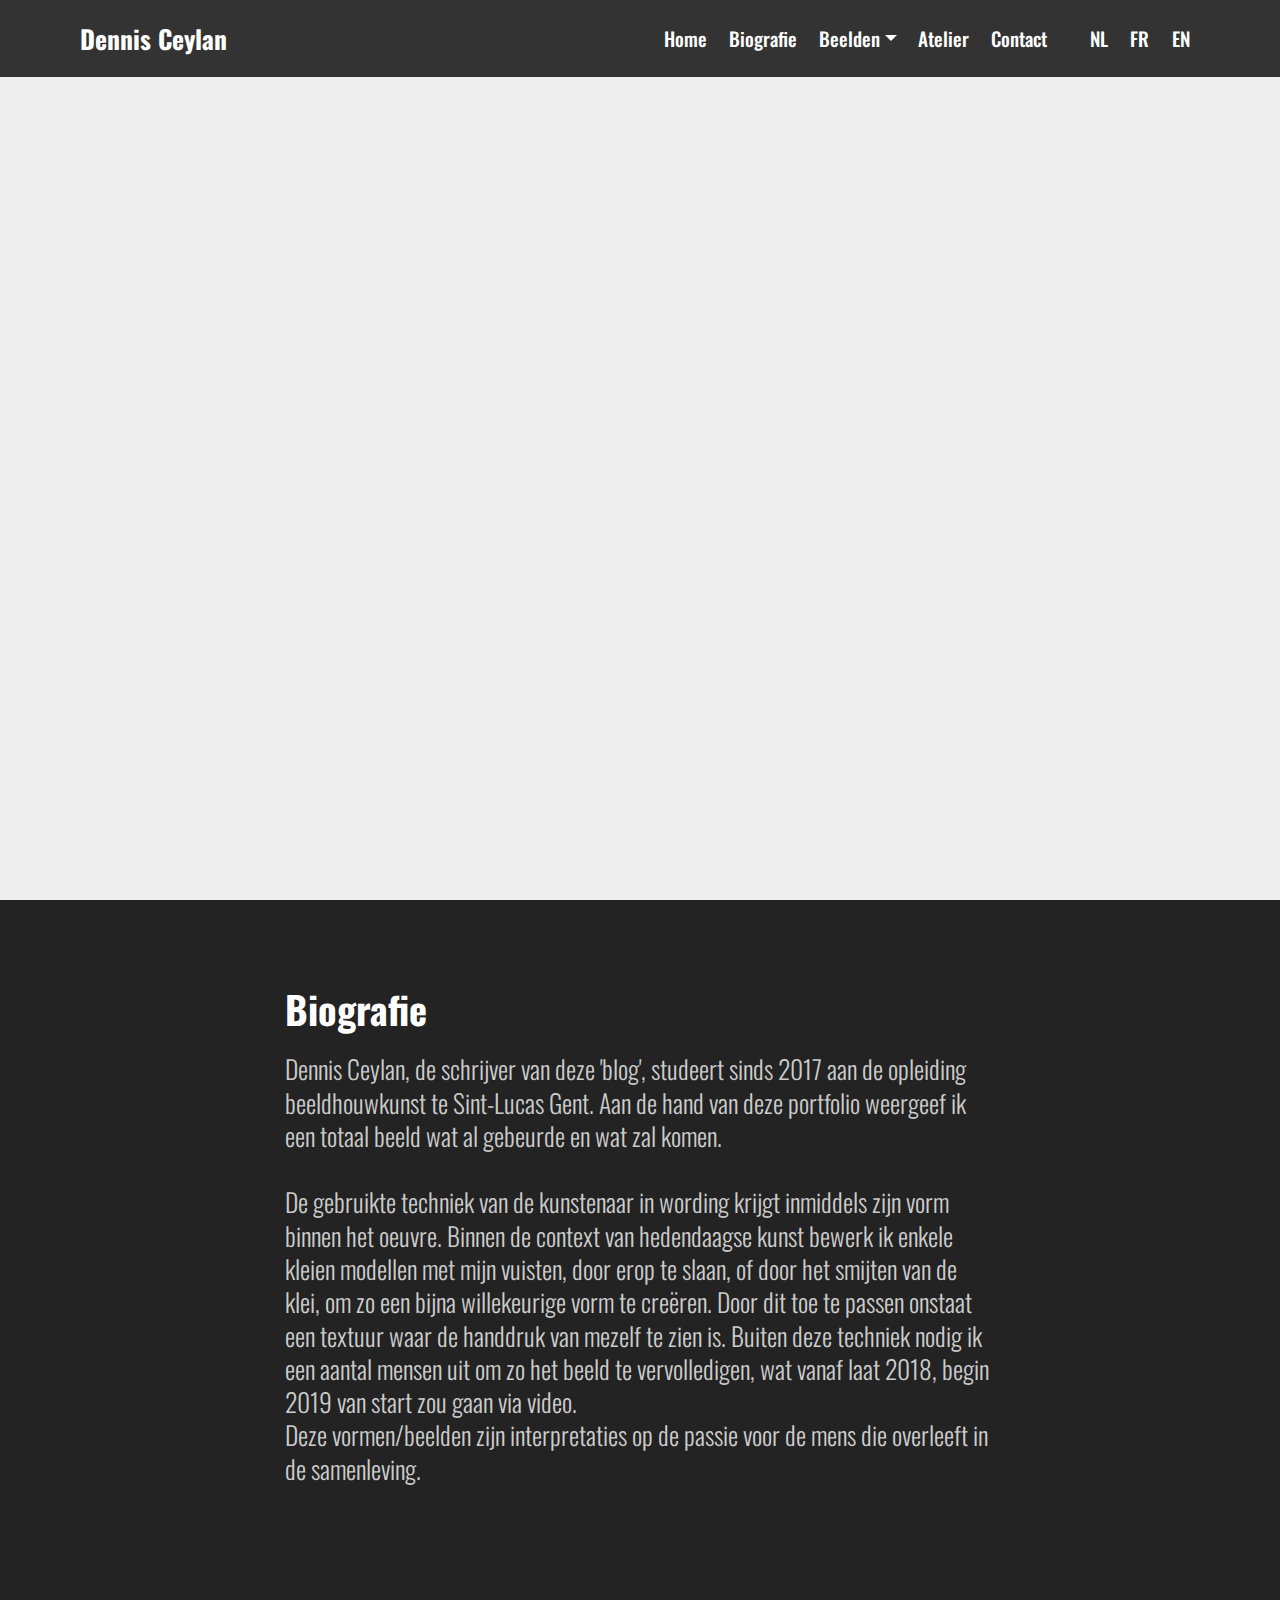
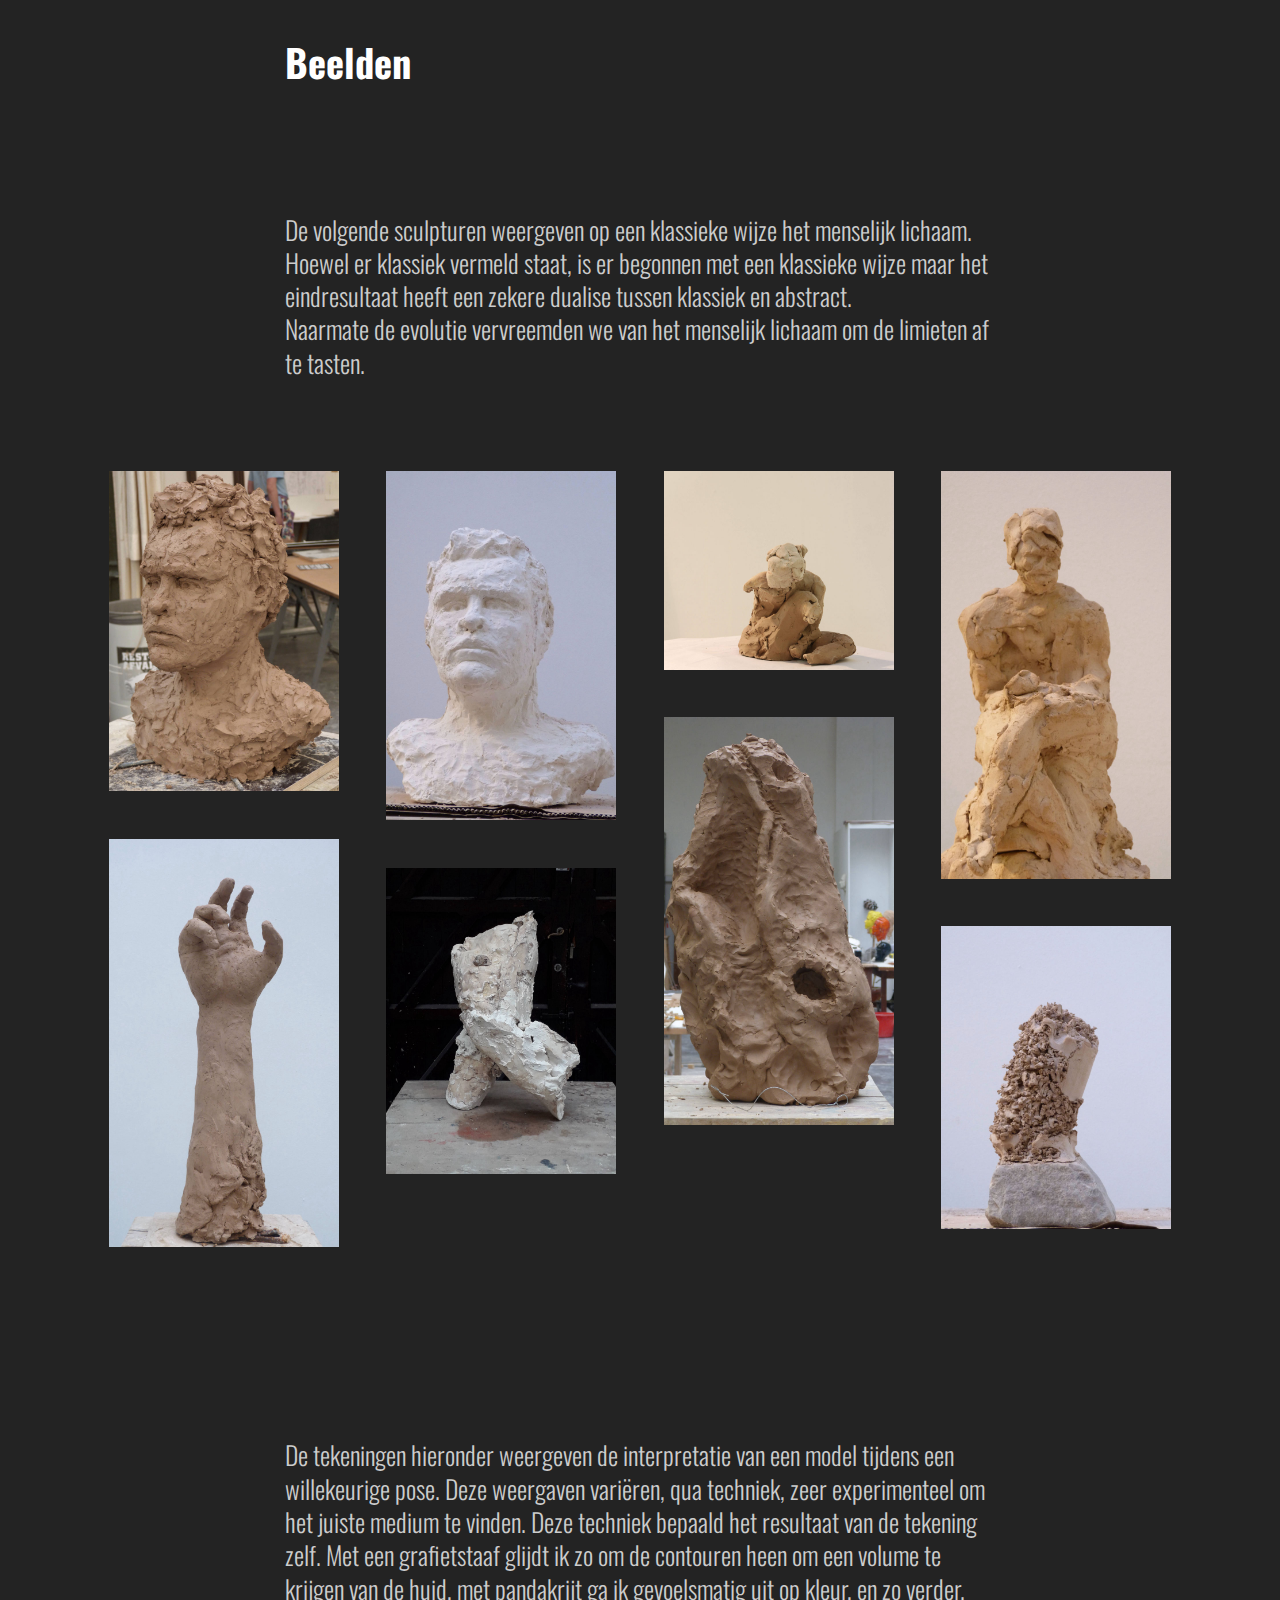
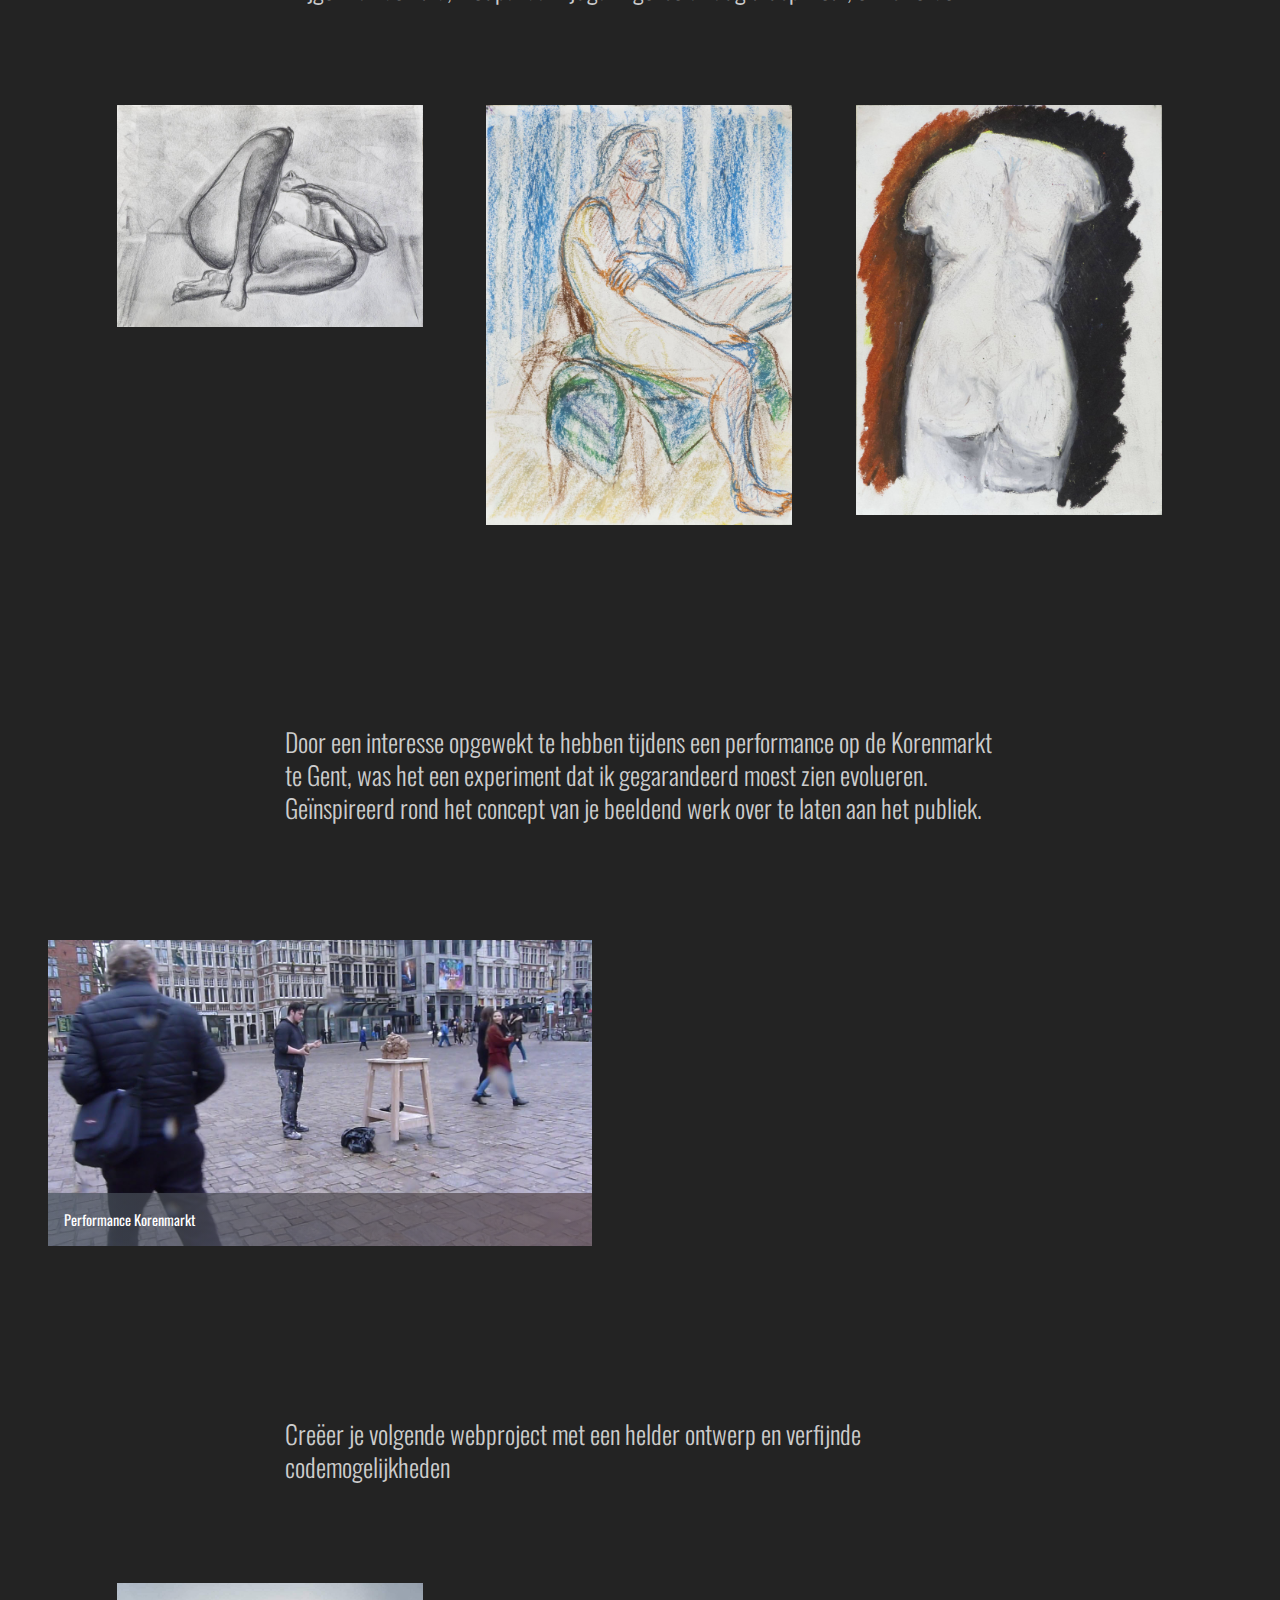
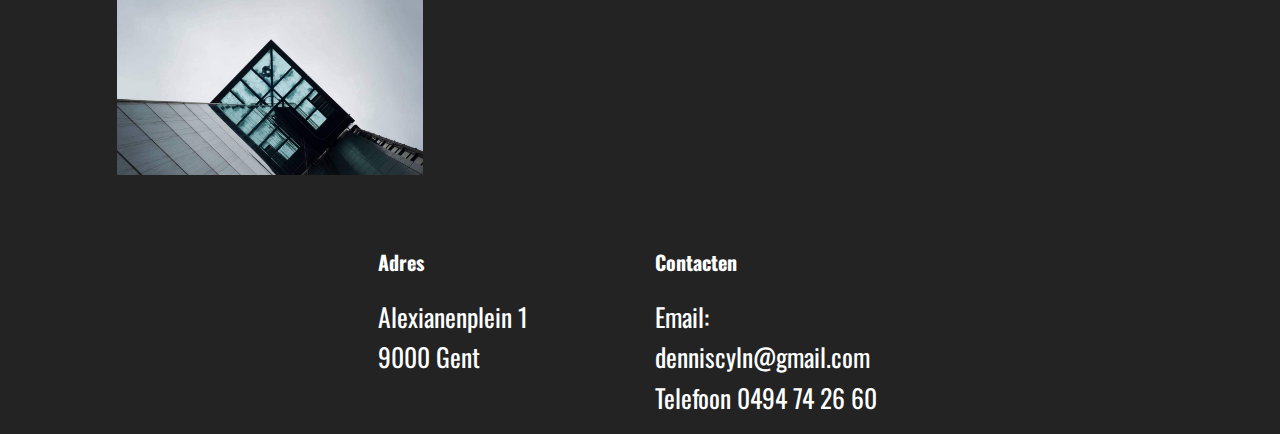
==== index.html @ 49f409d5 "create github pages" ====
<!DOCTYPE html>
<html >
<head>
  <!-- Site made with Mobirise Website Builder v4.8.6, https://mobirise.com -->
  <meta charset="UTF-8">
  <meta http-equiv="X-UA-Compatible" content="IE=edge">
  <meta name="generator" content="Mobirise v4.8.6, mobirise.com">
  <meta name="viewport" content="width=device-width, initial-scale=1, minimum-scale=1">
  <link rel="shortcut icon" href="assets/images/logo20.png" type="image/x-icon">
  <meta name="description" content="">
  <title>Home</title>
  <link rel="stylesheet" href="assets/web/assets/mobirise-icons/mobirise-icons.css">
  <link rel="stylesheet" href="assets/tether/tether.min.css">
  <link rel="stylesheet" href="assets/bootstrap/css/bootstrap.min.css">
  <link rel="stylesheet" href="assets/bootstrap/css/bootstrap-grid.min.css">
  <link rel="stylesheet" href="assets/bootstrap/css/bootstrap-reboot.min.css">
  <link rel="stylesheet" href="assets/dropdown/css/style.css">
  <link rel="stylesheet" href="assets/socicon/css/styles.css">
  <link rel="stylesheet" href="assets/theme/css/style.css">
  <link rel="stylesheet" href="assets/gallery/style.css">
  <link rel="stylesheet" href="assets/mobirise/css/mbr-additional.css" type="text/css">
  
  
  
</head>
<body>
  <section class="menu cid-r9k5nCHWIP" once="menu" id="menu1-0">

    

    <nav class="navbar navbar-expand beta-menu navbar-dropdown align-items-center navbar-fixed-top navbar-toggleable-sm">
        <button class="navbar-toggler navbar-toggler-right" type="button" data-toggle="collapse" data-target="#navbarSupportedContent" aria-controls="navbarSupportedContent" aria-expanded="false" aria-label="Toggle navigation">
            <div class="hamburger">
                <span></span>
                <span></span>
                <span></span>
                <span></span>
            </div>
        </button>
        <div class="menu-logo">
            <div class="navbar-brand">
                
                <span class="navbar-caption-wrap"><a class="navbar-caption text-white display-7" href="index.html">
                        Dennis Ceylan</a></span>
            </div>
        </div>
        <div class="collapse navbar-collapse" id="navbarSupportedContent">
            <ul class="navbar-nav nav-dropdown nav-right" data-app-modern-menu="true"><li class="nav-item">
                    <a class="nav-link link text-white display-4" href="index.html">Home<span class="mbri-home mbr-iconfont mbr-iconfont-btn" style="font-size: 1px;"></span>
                        </a>
                </li><li class="nav-item"><a class="nav-link link text-white display-4" href="biografie.html#content4-7z">Biografie<span class="mbri-home mbr-iconfont mbr-iconfont-btn" style="font-size: 1px;"></span>
                        </a></li><li class="nav-item dropdown"><a class="nav-link link text-white dropdown-toggle display-4" href="beelden.html#content4-8d" data-toggle="dropdown-submenu" aria-expanded="false">Beelden<span class="mbri-home mbr-iconfont mbr-iconfont-btn" style="font-size: 1px;"></span>
                        </a><div class="dropdown-menu"><a class="text-white dropdown-item display-4" href="beelden.html">Sculpturen</a><a class="text-white dropdown-item display-4" href="beelden.html">Tekeningen</a><a class="text-white dropdown-item display-4" href="beelden.html">Video's</a></div></li><li class="nav-item"><a class="nav-link link text-white display-4" href="atelier.html#content4-8x">Atelier<span class="mbri-home mbr-iconfont mbr-iconfont-btn" style="font-size: 1px;"></span>
                        </a></li><li class="nav-item"><a class="nav-link link text-white display-4" href="contact.html#footer1-9c">Contact<span class="mbri-home mbr-iconfont mbr-iconfont-btn" style="font-size: 1px;"></span>
                        </a></li><li class="nav-item"><a class="nav-link link text-white display-4" href="https://mobirise.co">
                        </a></li>
                <li class="nav-item">
                    <a class="nav-link link text-white display-4" href="https://mobirise.co">
                        
                        NL</a>
                </li><li class="nav-item"><a class="nav-link link text-white display-4" href="https://mobirise.co"><span class="mbri-search mbr-iconfont mbr-iconfont-btn" style="font-size: 1px;"></span>
                        
                        FR</a></li><li class="nav-item"><a class="nav-link link text-white display-4" href="https://mobirise.co"><span class="mbri-search mbr-iconfont mbr-iconfont-btn" style="font-size: 1px;"></span>
                        
                        EN</a></li></ul>
            
        </div>
    </nav>
</section>

<section class="engine"><a href="https://mobirise.info/r">free bootstrap template</a></section><section class="header9 cid-r9kjDXo1Ew mbr-fullscreen mbr-parallax-background" id="header9-1">

    

    

    <div class="container">
        <div class="media-container-column mbr-white col-md-8">
            
            
            
            
        </div>
    </div>

    
</section>

<section class="mbr-section content4 cid-r9klIpiiVk" id="content4-4">

    

    <div class="container">
        <div class="media-container-row">
            <div class="title col-12 col-md-8">
                <h2 class="align-center pb-3 mbr-fonts-style display-2"><strong>
                    Biografie</strong></h2>
                <h3 class="mbr-section-subtitle align-center mbr-light mbr-fonts-style display-5">
                    Dennis Ceylan, de schrijver van deze 'blog', studeert sinds 2017 aan de opleiding beeldhouwkunst te Sint-Lucas Gent. Aan de hand van deze portfolio weergeef ik een totaal beeld wat al gebeurde en wat zal komen.<br><br>De gebruikte techniek van de kunstenaar in wording krijgt inmiddels zijn vorm binnen het oeuvre. Binnen de context van hedendaagse kunst bewerk ik enkele kleien modellen met mijn vuisten, door erop te slaan, of door het smijten van de klei, om zo een bijna willekeurige vorm te creëren. Door dit toe te passen onstaat een textuur waar de handdruk van mezelf te zien is. Buiten deze techniek nodig ik een aantal mensen uit om zo het beeld te vervolledigen, wat vanaf laat 2018, begin 2019 van start zou gaan via video.<br>Deze vormen/beelden zijn interpretaties op de passie voor de mens die overleeft in de samenleving.</h3>
                
            </div>
        </div>
    </div>
</section>

<section class="mbr-section content4 cid-r9kmKwgeah" id="content4-5">

    

    <div class="container">
        <div class="media-container-row">
            <div class="title col-12 col-md-8">
                <h2 class="align-center pb-3 mbr-fonts-style display-2"><strong>
                    Beelden</strong><strong><br></strong></h2>
                
                
            </div>
        </div>
    </div>
</section>

<section class="mbr-section content4 cid-r9knpgL2nf" id="content4-6">

    

    <div class="container">
        <div class="media-container-row">
            <div class="title col-12 col-md-8">
                <h2 class="align-center pb-3 mbr-fonts-style display-2"><strong>
                    Sculpturen</strong></h2>
                <h3 class="mbr-section-subtitle align-center mbr-light mbr-fonts-style display-5">
                    De volgende sculpturen weergeven op een klassieke wijze het menselijk lichaam. Hoewel er klassiek vermeld staat, is er begonnen met een klassieke wijze maar het eindresultaat heeft een zekere dualise tussen klassiek en abstract.<br>Naarmate de evolutie vervreemden we van het menselijk lichaam om de limieten af te tasten.</h3>
                
            </div>
        </div>
    </div>
</section>

<section class="mbr-gallery mbr-slider-carousel cid-r9okhYnjiY" id="gallery2-1n">

    

    <div class="container">
        <div><!-- Filter --><!-- Gallery --><div class="mbr-gallery-row"><div class="mbr-gallery-layout-default"><div><div><div class="mbr-gallery-item mbr-gallery-item--p3" data-video-url="false" data-tags="Geweldige"><div href="#lb-gallery2-1n" data-slide-to="0" data-toggle="modal"><img src="assets/images/p1060889-1-2000x2791-800x1117.jpg" alt="" title=""><span class="icon-focus"></span></div></div><div class="mbr-gallery-item mbr-gallery-item--p3" data-video-url="false" data-tags="Sympathieke"><div href="#lb-gallery2-1n" data-slide-to="1" data-toggle="modal"><img src="assets/images/p1070436-1-2000x3553-800x1218.jpg" alt="" title=""><span class="icon-focus"></span></div></div><div class="mbr-gallery-item mbr-gallery-item--p3" data-video-url="false" data-tags="Creatieve"><div href="#lb-gallery2-1n" data-slide-to="2" data-toggle="modal"><img src="assets/images/img-3494-2000x1729-800x692.jpg" alt="" title=""><span class="icon-focus"></span></div></div><div class="mbr-gallery-item mbr-gallery-item--p3" data-video-url="false" data-tags="Bewegende"><div href="#lb-gallery2-1n" data-slide-to="3" data-toggle="modal"><img src="assets/images/p1070454-2000x3553-800x1421.jpg" alt="" title=""><span class="icon-focus"></span></div></div><div class="mbr-gallery-item mbr-gallery-item--p3" data-video-url="false" data-tags="Geweldige"><div href="#lb-gallery2-1n" data-slide-to="4" data-toggle="modal"><img src="assets/images/p1070773-2000x3553-800x1421.jpg" alt="" title=""><span class="icon-focus"></span></div></div><div class="mbr-gallery-item mbr-gallery-item--p3" data-video-url="false" data-tags="Geweldige"><div href="#lb-gallery2-1n" data-slide-to="5" data-toggle="modal"><img src="assets/images/p1070778-2000x3553-800x1421.jpg" alt="" title=""><span class="icon-focus"></span></div></div><div class="mbr-gallery-item mbr-gallery-item--p3" data-video-url="false" data-tags="Sympathieke"><div href="#lb-gallery2-1n" data-slide-to="6" data-toggle="modal"><img src="assets/images/20180330-103211-2000x2667-800x1067.jpg" alt="" title=""><span class="icon-focus"></span></div></div><div class="mbr-gallery-item mbr-gallery-item--p3" data-video-url="false" data-tags="Bewegende"><div href="#lb-gallery2-1n" data-slide-to="7" data-toggle="modal"><img src="assets/images/p1070438-1-2000x3553-800x1057.jpg" alt="" title=""><span class="icon-focus"></span></div></div></div></div><div class="clearfix"></div></div></div><!-- Lightbox --><div data-app-prevent-settings="" class="mbr-slider modal fade carousel slide" tabindex="-1" data-keyboard="true" data-interval="false" id="lb-gallery2-1n"><div class="modal-dialog"><div class="modal-content"><div class="modal-body"><div class="carousel-inner"><div class="carousel-item active"><img src="assets/images/p1060889-1-2000x2791.jpg" alt="" title=""></div><div class="carousel-item"><img src="assets/images/p1070436-1-2000x3553.jpg" alt="" title=""></div><div class="carousel-item"><img src="assets/images/img-3494-2000x1729.jpg" alt="" title=""></div><div class="carousel-item"><img src="assets/images/p1070454-2000x3553.jpg" alt="" title=""></div><div class="carousel-item"><img src="assets/images/p1070773-2000x3553.jpg" alt="" title=""></div><div class="carousel-item"><img src="assets/images/p1070778-2000x3553.jpg" alt="" title=""></div><div class="carousel-item"><img src="assets/images/20180330-103211-2000x2667.jpg" alt="" title=""></div><div class="carousel-item"><img src="assets/images/p1070438-1-2000x3553.jpg" alt="" title=""></div></div><a class="carousel-control carousel-control-prev" role="button" data-slide="prev" href="#lb-gallery2-1n"><span class="mbri-left mbr-iconfont" aria-hidden="true"></span><span class="sr-only">Previous</span></a><a class="carousel-control carousel-control-next" role="button" data-slide="next" href="#lb-gallery2-1n"><span class="mbri-right mbr-iconfont" aria-hidden="true"></span><span class="sr-only">Next</span></a><a class="close" href="#" role="button" data-dismiss="modal"><span class="sr-only">Close</span></a></div></div></div></div></div>
    </div>

</section>

<section class="mbr-section content4 cid-r9koclq0F7" id="content4-7">

    

    <div class="container">
        <div class="media-container-row">
            <div class="title col-12 col-md-8">
                <h2 class="align-center pb-3 mbr-fonts-style display-2"><strong>
                    Tekeningen</strong></h2>
                <h3 class="mbr-section-subtitle align-center mbr-light mbr-fonts-style display-5">De tekeningen hieronder weergeven de interpretatie van een model tijdens een willekeurige pose. Deze weergaven variëren, qua techniek, zeer experimenteel om het juiste medium te vinden. Deze techniek bepaald het resultaat van de tekening zelf. Met een grafietstaaf glijdt ik zo om de contouren heen om een volume te krijgen van de huid, met pandakrijt ga ik gevoelsmatig uit op kleur, en zo verder.</h3>
                
            </div>
        </div>
    </div>
</section>

<section class="mbr-gallery mbr-slider-carousel cid-r9okixwbhh" id="gallery2-1o">

    

    <div class="container">
        <div><!-- Filter --><!-- Gallery --><div class="mbr-gallery-row"><div class="mbr-gallery-layout-default"><div><div><div class="mbr-gallery-item mbr-gallery-item--p4" data-video-url="false" data-tags="Geweldige"><div href="#lb-gallery2-1o" data-slide-to="0" data-toggle="modal"><img src="assets/images/p1080013-2000x1456-800x582.jpg" alt="" title=""><span class="icon-focus"></span></div></div><div class="mbr-gallery-item mbr-gallery-item--p4" data-video-url="false" data-tags="Sympathieke"><div href="#lb-gallery2-1o" data-slide-to="1" data-toggle="modal"><img src="assets/images/p1080017-2000x2747-800x1099.jpg" alt="" title=""><span class="icon-focus"></span></div></div><div class="mbr-gallery-item mbr-gallery-item--p4" data-video-url="false" data-tags="Creatieve"><div href="#lb-gallery2-1o" data-slide-to="2" data-toggle="modal"><img src="assets/images/p1080021-2000x2681-800x1072.jpg" alt="" title=""><span class="icon-focus"></span></div></div></div></div><div class="clearfix"></div></div></div><!-- Lightbox --><div data-app-prevent-settings="" class="mbr-slider modal fade carousel slide" tabindex="-1" data-keyboard="true" data-interval="false" id="lb-gallery2-1o"><div class="modal-dialog"><div class="modal-content"><div class="modal-body"><div class="carousel-inner"><div class="carousel-item"><img src="assets/images/p1080013-2000x1456.jpg" alt="" title=""></div><div class="carousel-item"><img src="assets/images/p1080017-2000x2747.jpg" alt="" title=""></div><div class="carousel-item active"><img src="assets/images/p1080021-2000x2681.jpg" alt="" title=""></div></div><a class="carousel-control carousel-control-prev" role="button" data-slide="prev" href="#lb-gallery2-1o"><span class="mbri-left mbr-iconfont" aria-hidden="true"></span><span class="sr-only">Previous</span></a><a class="carousel-control carousel-control-next" role="button" data-slide="next" href="#lb-gallery2-1o"><span class="mbri-right mbr-iconfont" aria-hidden="true"></span><span class="sr-only">Next</span></a><a class="close" href="#" role="button" data-dismiss="modal"><span class="sr-only">Close</span></a></div></div></div></div></div>
    </div>

</section>

<section class="mbr-section content4 cid-r9kodoxSpA" id="content4-8">

    

    <div class="container">
        <div class="media-container-row">
            <div class="title col-12 col-md-8">
                <h2 class="align-center pb-3 mbr-fonts-style display-2"><strong>
                    Video's</strong></h2>
                <h3 class="mbr-section-subtitle align-center mbr-light mbr-fonts-style display-5">
                    Door een interesse opgewekt te hebben tijdens een performance op de Korenmarkt te Gent, was het een experiment dat ik gegarandeerd moest zien evolueren. Geïnspireerd rond het concept van je beeldend werk over te laten aan het publiek.<br></h3>
                
            </div>
        </div>
    </div>
</section>

<section class="mbr-gallery mbr-slider-carousel cid-r9olCneIVB" id="gallery2-1r">

    

    <div>
        <div><!-- Filter --><!-- Gallery --><div class="mbr-gallery-row"><div class="mbr-gallery-layout-default"><div><div><div class="mbr-gallery-item mbr-gallery-item--p6 video-slide" data-video-url="https://www.youtube.com/watch?v=7JD_VLpK-Kc" data-tags="Geweldige"><div href="#lb-gallery2-1r" data-slide-to="0" data-toggle="modal"><div></div><img alt="" src="assets/images/mobirise2018115-1619462018-11-3-17-10-45.jpg"><span class="icon-video"></span><span class="mbr-gallery-title mbr-fonts-style display-7">Performance Korenmarkt</span></div></div></div></div><div class="clearfix"></div></div></div><!-- Lightbox --><div data-app-prevent-settings="" class="mbr-slider modal fade carousel slide" tabindex="-1" data-keyboard="true" data-interval="false" id="lb-gallery2-1r"><div class="modal-dialog"><div class="modal-content"><div class="modal-body"><div class="carousel-inner"><div class="carousel-item active video-container"><img src="assets/images/gallery00.jpg" alt="" title=""></div></div><a class="carousel-control carousel-control-prev" role="button" data-slide="prev" href="#lb-gallery2-1r"><span class="mbri-left mbr-iconfont" aria-hidden="true"></span><span class="sr-only">Previous</span></a><a class="carousel-control carousel-control-next" role="button" data-slide="next" href="#lb-gallery2-1r"><span class="mbri-right mbr-iconfont" aria-hidden="true"></span><span class="sr-only">Next</span></a><a class="close" href="#" role="button" data-dismiss="modal"><span class="sr-only">Close</span></a></div></div></div></div></div>
    </div>

</section>

<section class="mbr-section content4 cid-r9kpjxFlqR" id="content4-a">

    

    <div class="container">
        <div class="media-container-row">
            <div class="title col-12 col-md-8">
                <h2 class="align-center pb-3 mbr-fonts-style display-2"><strong>
                    Atelier</strong></h2>
                <h3 class="mbr-section-subtitle align-center mbr-light mbr-fonts-style display-5">
                    Creëer je volgende webproject met een helder ontwerp en verfijnde codemogelijkheden
                </h3>
                
            </div>
        </div>
    </div>
</section>

<section class="mbr-gallery mbr-slider-carousel cid-r9om2UWhMQ" id="gallery2-1s">

    

    <div class="container">
        <div><!-- Filter --><!-- Gallery --><div class="mbr-gallery-row"><div class="mbr-gallery-layout-default"><div><div><div class="mbr-gallery-item mbr-gallery-item--p4" data-video-url="false" data-tags="Geweldige"><div href="#lb-gallery2-1s" data-slide-to="0" data-toggle="modal"><img src="assets/images/gallery00.jpg" alt="" title=""><span class="icon-focus"></span></div></div></div></div><div class="clearfix"></div></div></div><!-- Lightbox --><div data-app-prevent-settings="" class="mbr-slider modal fade carousel slide" tabindex="-1" data-keyboard="true" data-interval="false" id="lb-gallery2-1s"><div class="modal-dialog"><div class="modal-content"><div class="modal-body"><div class="carousel-inner"><div class="carousel-item active"><img src="assets/images/gallery00.jpg" alt="" title=""></div></div><a class="carousel-control carousel-control-prev" role="button" data-slide="prev" href="#lb-gallery2-1s"><span class="mbri-left mbr-iconfont" aria-hidden="true"></span><span class="sr-only">Previous</span></a><a class="carousel-control carousel-control-next" role="button" data-slide="next" href="#lb-gallery2-1s"><span class="mbri-right mbr-iconfont" aria-hidden="true"></span><span class="sr-only">Next</span></a><a class="close" href="#" role="button" data-dismiss="modal"><span class="sr-only">Close</span></a></div></div></div></div></div>
    </div>

</section>

<section class="cid-rbnfjbxHaT" id="footer1-7w">

    

    

    <div class="container">
        <div class="media-container-row content text-white">
            <div class="col-12 col-md-3">
                <div class="media-wrap">
                    <a href="https://mobirise.co/">
                        <img src="assets/images/logo2.png" alt="Mobirise" title="">
                    </a>
                </div>
            </div>
            <div class="col-12 col-md-3 mbr-fonts-style display-7">
                <h5 class="pb-3"><strong>
                    Adres
                </strong></h5>
                <p class="mbr-text">Alexianenplein 1<br>9000 Gent</p>
            </div>
            <div class="col-12 col-md-3 mbr-fonts-style display-7">
                <h5 class="pb-3"><strong>
                    Contacten
                </strong></h5>
                <p class="mbr-text">
                    Email: denniscyln@gmail.com
                    <br>Telefoon 0494 74 26 60<br></p>
            </div>
            <div class="col-12 col-md-3 mbr-fonts-style display-7">
                <h5 class="pb-3"></h5>
                <p class="mbr-text"></p>
            </div>
        </div>
        
    </div>
</section>


  <script src="assets/web/assets/jquery/jquery.min.js"></script>
  <script src="assets/popper/popper.min.js"></script>
  <script src="assets/tether/tether.min.js"></script>
  <script src="assets/bootstrap/js/bootstrap.min.js"></script>
  <script src="assets/smoothscroll/smooth-scroll.js"></script>
  <script src="assets/dropdown/js/script.min.js"></script>
  <script src="assets/touchswipe/jquery.touch-swipe.min.js"></script>
  <script src="assets/masonry/masonry.pkgd.min.js"></script>
  <script src="assets/imagesloaded/imagesloaded.pkgd.min.js"></script>
  <script src="assets/bootstrapcarouselswipe/bootstrap-carousel-swipe.js"></script>
  <script src="assets/vimeoplayer/jquery.mb.vimeo_player.js"></script>
  <script src="assets/parallax/jarallax.min.js"></script>
  <script src="assets/theme/js/script.js"></script>
  <script src="assets/gallery/player.min.js"></script>
  <script src="assets/gallery/script.js"></script>
  <script src="assets/slidervideo/script.js"></script>
  
  
</body>
</html>
---- assets/web/assets/mobirise-icons/mobirise-icons.css ----
@font-face {
  font-family: 'MobiriseIcons';
  src:  url('mobirise-icons.eot?spat4u');
  src:  url('mobirise-icons.eot?spat4u#iefix') format('embedded-opentype'),
    url('mobirise-icons.ttf?spat4u') format('truetype'),
    url('mobirise-icons.woff?spat4u') format('woff'),
    url('mobirise-icons.svg?spat4u#MobiriseIcons') format('svg');
  font-weight: normal;
  font-style: normal;
}

[class^="mbri-"], [class*=" mbri-"] {
  /* use !important to prevent issues with browser extensions that change fonts */
  font-family: MobiriseIcons !important;
  speak: none;
  font-style: normal;
  font-weight: normal;
  font-variant: normal;
  text-transform: none;
  line-height: 1;

  /* Better Font Rendering =========== */
  -webkit-font-smoothing: antialiased;
  -moz-osx-font-smoothing: grayscale;
}

.mbri-add-submenu:before {
  content: "\e900";
}
.mbri-alert:before {
  content: "\e901";
}
.mbri-align-center:before {
  content: "\e902";
}
.mbri-align-justify:before {
  content: "\e903";
}
.mbri-align-left:before {
  content: "\e904";
}
.mbri-align-right:before {
  content: "\e905";
}
.mbri-android:before {
  content: "\e906";
}
.mbri-apple:before {
  content: "\e907";
}
.mbri-arrow-down:before {
  content: "\e908";
}
.mbri-arrow-next:before {
  content: "\e909";
}
.mbri-arrow-prev:before {
  content: "\e90a";
}
.mbri-arrow-up:before {
  content: "\e90b";
}
.mbri-bold:before {
  content: "\e90c";
}
.mbri-bookmark:before {
  content: "\e90d";
}
.mbri-bootstrap:before {
  content: "\e90e";
}
.mbri-briefcase:before {
  content: "\e90f";
}
.mbri-browse:before {
  content: "\e910";
}
.mbri-bulleted-list:before {
  content: "\e911";
}
.mbri-calendar:before {
  content: "\e912";
}
.mbri-camera:before {
  content: "\e913";
}
.mbri-cart-add:before {
  content: "\e914";
}
.mbri-cart-full:before {
  content: "\e915";
}
.mbri-cash:before {
  content: "\e916";
}
.mbri-change-style:before {
  content: "\e917";
}
.mbri-chat:before {
  content: "\e918";
}
.mbri-clock:before {
  content: "\e919";
}
.mbri-close:before {
  content: "\e91a";
}
.mbri-cloud:before {
  content: "\e91b";
}
.mbri-code:before {
  content: "\e91c";
}
.mbri-contact-form:before {
  content: "\e91d";
}
.mbri-credit-card:before {
  content: "\e91e";
}
.mbri-cursor-click:before {
  content: "\e91f";
}
.mbri-cust-feedback:before {
  content: "\e920";
}
.mbri-database:before {
  content: "\e921";
}
.mbri-delivery:before {
  content: "\e922";
}
.mbri-desktop:before {
  content: "\e923";
}
.mbri-devices:before {
  content: "\e924";
}
.mbri-down:before {
  content: "\e925";
}
.mbri-download:before {
  content: "\e989";
}
.mbri-drag-n-drop:before {
  content: "\e927";
}
.mbri-drag-n-drop2:before {
  content: "\e928";
}
.mbri-edit:before {
  content: "\e929";
}
.mbri-edit2:before {
  content: "\e92a";
}
.mbri-error:before {
  content: "\e92b";
}
.mbri-extension:before {
  content: "\e92c";
}
.mbri-features:before {
  content: "\e92d";
}
.mbri-file:before {
  content: "\e92e";
}
.mbri-flag:before {
  content: "\e92f";
}
.mbri-folder:before {
  content: "\e930";
}
.mbri-gift:before {
  content: "\e931";
}
.mbri-github:before {
  content: "\e932";
}
.mbri-globe:before {
  content: "\e933";
}
.mbri-globe-2:before {
  content: "\e934";
}
.mbri-growing-chart:before {
  content: "\e935";
}
.mbri-hearth:before {
  content: "\e936";
}
.mbri-help:before {
  content: "\e937";
}
.mbri-home:before {
  content: "\e938";
}
.mbri-hot-cup:before {
  content: "\e939";
}
.mbri-idea:before {
  content: "\e93a";
}
.mbri-image-gallery:before {
  content: "\e93b";
}
.mbri-image-slider:before {
  content: "\e93c";
}
.mbri-info:before {
  content: "\e93d";
}
.mbri-italic:before {
  content: "\e93e";
}
.mbri-key:before {
  content: "\e93f";
}
.mbri-laptop:before {
  content: "\e940";
}
.mbri-layers:before {
  content: "\e941";
}
.mbri-left-right:before {
  content: "\e942";
}
.mbri-left:before {
  content: "\e943";
}
.mbri-letter:before {
  content: "\e944";
}
.mbri-like:before {
  content: "\e945";
}
.mbri-link:before {
  content: "\e946";
}
.mbri-lock:before {
  content: "\e947";
}
.mbri-login:before {
  content: "\e948";
}
.mbri-logout:before {
  content: "\e949";
}
.mbri-magic-stick:before {
  content: "\e94a";
}
.mbri-map-pin:before {
  content: "\e94b";
}
.mbri-menu:before {
  content: "\e94c";
}
.mbri-mobile:before {
  content: "\e94d";
}
.mbri-mobile2:before {
  content: "\e94e";
}
.mbri-mobirise:before {
  content: "\e94f";
}
.mbri-more-horizontal:before {
  content: "\e950";
}
.mbri-more-vertical:before {
  content: "\e951";
}
.mbri-music:before {
  content: "\e952";
}
.mbri-new-file:before {
  content: "\e953";
}
.mbri-numbered-list:before {
  content: "\e954";
}
.mbri-opened-folder:before {
  content: "\e955";
}
.mbri-pages:before {
  content: "\e956";
}
.mbri-paper-plane:before {
  content: "\e957";
}
.mbri-paperclip:before {
  content: "\e958";
}
.mbri-photo:before {
  content: "\e959";
}
.mbri-photos:before {
  content: "\e95a";
}
.mbri-pin:before {
  content: "\e95b";
}
.mbri-play:before {
  content: "\e95c";
}
.mbri-plus:before {
  content: "\e95d";
}
.mbri-preview:before {
  content: "\e95e";
}
.mbri-print:before {
  content: "\e95f";
}
.mbri-protect:before {
  content: "\e960";
}
.mbri-question:before {
  content: "\e961";
}
.mbri-quote-left:before {
  content: "\e962";
}
.mbri-quote-right:before {
  content: "\e963";
}
.mbri-refresh:before {
  content: "\e964";
}
.mbri-responsive:before {
  content: "\e965";
}
.mbri-right:before {
  content: "\e966";
}
.mbri-rocket:before {
  content: "\e967";
}
.mbri-sad-face:before {
  content: "\e968";
}
.mbri-sale:before {
  content: "\e969";
}
.mbri-save:before {
  content: "\e96a";
}
.mbri-search:before {
  content: "\e96b";
}
.mbri-setting:before {
  content: "\e96c";
}
.mbri-setting2:before {
  content: "\e96d";
}
.mbri-setting3:before {
  content: "\e96e";
}
.mbri-share:before {
  content: "\e96f";
}
.mbri-shopping-bag:before {
  content: "\e970";
}
.mbri-shopping-basket:before {
  content: "\e971";
}
.mbri-shopping-cart:before {
  content: "\e972";
}
.mbri-sites:before {
  content: "\e973";
}
.mbri-smile-face:before {
  content: "\e974";
}
.mbri-speed:before {
  content: "\e975";
}
.mbri-star:before {
  content: "\e976";
}
.mbri-success:before {
  content: "\e977";
}
.mbri-sun:before {
  content: "\e978";
}
.mbri-sun2:before {
  content: "\e979";
}
.mbri-tablet:before {
  content: "\e97a";
}
.mbri-tablet-vertical:before {
  content: "\e97b";
}
.mbri-target:before {
  content: "\e97c";
}
.mbri-timer:before {
  content: "\e97d";
}
.mbri-to-ftp:before {
  content: "\e97e";
}
.mbri-to-local-drive:before {
  content: "\e97f";
}
.mbri-touch-swipe:before {
  content: "\e980";
}
.mbri-touch:before {
  content: "\e981";
}
.mbri-trash:before {
  content: "\e982";
}
.mbri-underline:before {
  content: "\e983";
}
.mbri-unlink:before {
  content: "\e984";
}
.mbri-unlock:before {
  content: "\e985";
}
.mbri-up-down:before {
  content: "\e986";
}
.mbri-up:before {
  content: "\e987";
}
.mbri-update:before {
  content: "\e988";
}
.mbri-upload:before {
 content: "\e926"; 
}
.mbri-user:before {
  content: "\e98a";
}
.mbri-user2:before {
  content: "\e98b";
}
.mbri-users:before {
  content: "\e98c";
}
.mbri-video:before {
  content: "\e98d";
}
.mbri-video-play:before {
  content: "\e98e";
}
.mbri-watch:before {
  content: "\e98f";
}
.mbri-website-theme:before {
  content: "\e990";
}
.mbri-wifi:before {
  content: "\e991";
}
.mbri-windows:before {
  content: "\e992";
}
.mbri-zoom-out:before {
  content: "\e993";
}
.mbri-redo:before {
  content: "\e994";
}
.mbri-undo:before {
  content: "\e995";
}
---- assets/dropdown/css/style.css ----
.navbar-dropdown {
  left: 0;
  padding: 0;
  position: absolute;
  right: 0;
  top: 0;
  transition: all 0.45s ease;
  z-index: 1030;
  background: #282828; }
  .navbar-dropdown .navbar-logo {
    margin-right: 0.8rem;
    transition: margin 0.3s ease-in-out;
    vertical-align: middle; }
    .navbar-dropdown .navbar-logo img {
      height: 3.125rem;
      transition: all 0.3s ease-in-out; }
    .navbar-dropdown .navbar-logo.mbr-iconfont {
      font-size: 3.125rem;
      line-height: 3.125rem; }
  .navbar-dropdown .navbar-caption {
    font-weight: 700;
    white-space: normal;
    vertical-align: -4px;
    line-height: 3.125rem !important; }
    .navbar-dropdown .navbar-caption, .navbar-dropdown .navbar-caption:hover {
      color: inherit;
      text-decoration: none; }
  .navbar-dropdown .mbr-iconfont + .navbar-caption {
    vertical-align: -1px; }
  .navbar-dropdown.navbar-fixed-top {
    position: fixed; }
  .navbar-dropdown .navbar-brand span {
    vertical-align: -4px; }
  .navbar-dropdown.bg-color.transparent {
    background: none; }
  .navbar-dropdown.navbar-short .navbar-brand {
    padding: 0.625rem 0; }
    .navbar-dropdown.navbar-short .navbar-brand span {
      vertical-align: -1px; }
  .navbar-dropdown.navbar-short .navbar-caption {
    line-height: 2.375rem !important;
    vertical-align: -2px; }
  .navbar-dropdown.navbar-short .navbar-logo {
    margin-right: 0.5rem; }
    .navbar-dropdown.navbar-short .navbar-logo img {
      height: 2.375rem; }
    .navbar-dropdown.navbar-short .navbar-logo.mbr-iconfont {
      font-size: 2.375rem;
      line-height: 2.375rem; }
  .navbar-dropdown.navbar-short .mbr-table-cell {
    height: 3.625rem; }
  .navbar-dropdown .navbar-close {
    left: 0.6875rem;
    position: fixed;
    top: 0.75rem;
    z-index: 1000; }
  .navbar-dropdown .hamburger-icon {
    content: "";
    display: inline-block;
    vertical-align: middle;
    width: 16px;
    -webkit-box-shadow: 0 -6px 0 1px #282828,0 0 0 1px #282828,0 6px 0 1px #282828;
    -moz-box-shadow: 0 -6px 0 1px #282828,0 0 0 1px #282828,0 6px 0 1px #282828;
    box-shadow: 0 -6px 0 1px #282828,0 0 0 1px #282828,0 6px 0 1px #282828; }

.dropdown-menu .dropdown-toggle[data-toggle="dropdown-submenu"]::after {
  border-bottom: 0.35em solid transparent;
  border-left: 0.35em solid;
  border-right: 0;
  border-top: 0.35em solid transparent;
  margin-left: 0.3rem; }

.dropdown-menu .dropdown-item:focus {
  outline: 0; }

.nav-dropdown {
  font-size: 0.75rem;
  font-weight: 500;
  height: auto !important; }
  .nav-dropdown .nav-btn {
    padding-left: 1rem; }
  .nav-dropdown .link {
    margin: .667em 1.667em;
    font-weight: 500;
    padding: 0;
    transition: color .2s ease-in-out; }
    .nav-dropdown .link.dropdown-toggle {
      margin-right: 2.583em; }
      .nav-dropdown .link.dropdown-toggle::after {
        margin-left: .25rem;
        border-top: 0.35em solid;
        border-right: 0.35em solid transparent;
        border-left: 0.35em solid transparent;
        border-bottom: 0; }
      .nav-dropdown .link.dropdown-toggle[aria-expanded="true"] {
        margin: 0;
        padding: 0.667em 3.263em  0.667em 1.667em; }
  .nav-dropdown .link::after,
  .nav-dropdown .dropdown-item::after {
    color: inherit; }
  .nav-dropdown .btn {
    font-size: 0.75rem;
    font-weight: 700;
    letter-spacing: 0;
    margin-bottom: 0;
    padding-left: 1.25rem;
    padding-right: 1.25rem; }
  .nav-dropdown .dropdown-menu {
    border-radius: 0;
    border: 0;
    left: 0;
    margin: 0;
    padding-bottom: 1.25rem;
    padding-top: 1.25rem;
    position: relative; }
  .nav-dropdown .dropdown-submenu {
    margin-left: 0.125rem;
    top: 0; }
  .nav-dropdown .dropdown-item {
    font-weight: 500;
    line-height: 2;
    padding: 0.3846em 4.615em 0.3846em 1.5385em;
    position: relative;
    transition: color .2s ease-in-out, background-color .2s ease-in-out; }
    .nav-dropdown .dropdown-item::after {
      margin-top: -0.3077em;
      position: absolute;
      right: 1.1538em;
      top: 50%; }
    .nav-dropdown .dropdown-item:focus, .nav-dropdown .dropdown-item:hover {
      background: none; }

@media (max-width: 767px) {
  .nav-dropdown.navbar-toggleable-sm {
    bottom: 0;
    display: none;
    left: 0;
    overflow-x: hidden;
    position: fixed;
    top: 0;
    transform: translateX(-100%);
    -ms-transform: translateX(-100%);
    -webkit-transform: translateX(-100%);
    width: 18.75rem;
    z-index: 999; } }
.nav-dropdown.navbar-toggleable-xl {
  bottom: 0;
  display: none;
  left: 0;
  overflow-x: hidden;
  position: fixed;
  top: 0;
  transform: translateX(-100%);
  -ms-transform: translateX(-100%);
  -webkit-transform: translateX(-100%);
  width: 18.75rem;
  z-index: 999; }

.nav-dropdown-sm {
  display: block !important;
  overflow-x: hidden;
  overflow: auto;
  padding-top: 3.875rem; }
  .nav-dropdown-sm::after {
    content: "";
    display: block;
    height: 3rem;
    width: 100%; }
  .nav-dropdown-sm.collapse.in ~ .navbar-close {
    display: block !important; }
  .nav-dropdown-sm.collapsing, .nav-dropdown-sm.collapse.in {
    transform: translateX(0);
    -ms-transform: translateX(0);
    -webkit-transform: translateX(0);
    transition: all 0.25s ease-out;
    -webkit-transition: all 0.25s ease-out;
    background: #282828; }
  .nav-dropdown-sm.collapsing[aria-expanded="false"] {
    transform: translateX(-100%);
    -ms-transform: translateX(-100%);
    -webkit-transform: translateX(-100%); }
  .nav-dropdown-sm .nav-item {
    display: block;
    margin-left: 0 !important;
    padding-left: 0; }
  .nav-dropdown-sm .link,
  .nav-dropdown-sm .dropdown-item {
    border-top: 1px dotted rgba(255, 255, 255, 0.1);
    font-size: 0.8125rem;
    line-height: 1.6;
    margin: 0 !important;
    padding: 0.875rem 2.4rem 0.875rem 1.5625rem !important;
    position: relative;
    white-space: normal; }
    .nav-dropdown-sm .link:focus, .nav-dropdown-sm .link:hover,
    .nav-dropdown-sm .dropdown-item:focus,
    .nav-dropdown-sm .dropdown-item:hover {
      background: rgba(0, 0, 0, 0.2) !important;
      color: #c0a375; }
  .nav-dropdown-sm .nav-btn {
    position: relative;
    padding: 1.5625rem 1.5625rem 0 1.5625rem; }
    .nav-dropdown-sm .nav-btn::before {
      border-top: 1px dotted rgba(255, 255, 255, 0.1);
      content: "";
      left: 0;
      position: absolute;
      top: 0;
      width: 100%; }
    .nav-dropdown-sm .nav-btn + .nav-btn {
      padding-top: 0.625rem; }
      .nav-dropdown-sm .nav-btn + .nav-btn::before {
        display: none; }
  .nav-dropdown-sm .btn {
    padding: 0.625rem 0; }
  .nav-dropdown-sm .dropdown-toggle[data-toggle="dropdown-submenu"]::after {
    margin-left: .25rem;
    border-top: 0.35em solid;
    border-right: 0.35em solid transparent;
    border-left: 0.35em solid transparent;
    border-bottom: 0; }
  .nav-dropdown-sm .dropdown-toggle[data-toggle="dropdown-submenu"][aria-expanded="true"]::after {
    border-top: 0;
    border-right: 0.35em solid transparent;
    border-left: 0.35em solid transparent;
    border-bottom: 0.35em solid; }
  .nav-dropdown-sm .dropdown-menu {
    margin: 0;
    padding: 0;
    position: relative;
    top: 0;
    left: 0;
    width: 100%;
    border: 0;
    float: none;
    border-radius: 0;
    background: none; }
  .nav-dropdown-sm .dropdown-submenu {
    left: 100%;
    margin-left: 0.125rem;
    margin-top: -1.25rem;
    top: 0; }

.navbar-toggleable-sm .nav-dropdown .dropdown-menu {
  position: absolute; }

.navbar-toggleable-sm .nav-dropdown .dropdown-submenu {
  left: 100%;
  margin-left: 0.125rem;
  margin-top: -1.25rem;
  top: 0; }

.navbar-toggleable-sm.opened .nav-dropdown .dropdown-menu {
  position: relative; }

.navbar-toggleable-sm.opened .nav-dropdown .dropdown-submenu {
  left: 0;
  margin-left: 00rem;
  margin-top: 0rem;
  top: 0; }

.is-builder .nav-dropdown.collapsing {
  transition: none !important; }

/*# sourceMappingURL=style.css.map */
---- assets/socicon/css/styles.css ----
@charset "UTF-8";

@font-face {
  font-family: "socicon";
  src:url("../fonts/socicon.eot");
  src:url("../fonts/socicon.eot?#iefix") format("embedded-opentype"),
    url("../fonts/socicon.woff") format("woff"),
    url("../fonts/socicon.ttf") format("truetype"),
    url("../fonts/socicon.svg#socicon") format("svg");
  font-weight: normal;
  font-style: normal;

}

[data-icon]:before {
  font-family: "socicon" !important;
  content: attr(data-icon);
  font-style: normal !important;
  font-weight: normal !important;
  font-variant: normal !important;
  text-transform: none !important;
  speak: none;
  line-height: 1;
  -webkit-font-smoothing: antialiased;
  -moz-osx-font-smoothing: grayscale;
}

[class^="socicon-"]:before,
[class*=" socicon-"]:before {
  font-family: "socicon" !important;
  font-style: normal !important;
  font-weight: normal !important;
  font-variant: normal !important;
  text-transform: none !important;
  speak: none;
  line-height: 1;
  -webkit-font-smoothing: antialiased;
  -moz-osx-font-smoothing: grayscale;
}

.socicon-modelmayhem:before {
  content: "\e000";
}
.socicon-mixcloud:before {
  content: "\e001";
}
.socicon-drupal:before {
  content: "\e002";
}
.socicon-swarm:before {
  content: "\e003";
}
.socicon-istock:before {
  content: "\e004";
}
.socicon-yammer:before {
  content: "\e005";
}
.socicon-ello:before {
  content: "\e006";
}
.socicon-stackoverflow:before {
  content: "\e007";
}
.socicon-persona:before {
  content: "\e008";
}
.socicon-triplej:before {
  content: "\e009";
}
.socicon-houzz:before {
  content: "\e00a";
}
.socicon-rss:before {
  content: "\e00b";
}
.socicon-paypal:before {
  content: "\e00c";
}
.socicon-odnoklassniki:before {
  content: "\e00d";
}
.socicon-airbnb:before {
  content: "\e00e";
}
.socicon-periscope:before {
  content: "\e00f";
}
.socicon-outlook:before {
  content: "\e010";
}
.socicon-coderwall:before {
  content: "\e011";
}
.socicon-tripadvisor:before {
  content: "\e012";
}
.socicon-appnet:before {
  content: "\e013";
}
.socicon-goodreads:before {
  content: "\e014";
}
.socicon-tripit:before {
  content: "\e015";
}
.socicon-lanyrd:before {
  content: "\e016";
}
.socicon-slideshare:before {
  content: "\e017";
}
.socicon-buffer:before {
  content: "\e018";
}
.socicon-disqus:before {
  content: "\e019";
}
.socicon-vkontakte:before {
  content: "\e01a";
}
.socicon-whatsapp:before {
  content: "\e01b";
}
.socicon-patreon:before {
  content: "\e01c";
}
.socicon-storehouse:before {
  content: "\e01d";
}
.socicon-pocket:before {
  content: "\e01e";
}
.socicon-mail:before {
  content: "\e01f";
}
.socicon-blogger:before {
  content: "\e020";
}
.socicon-technorati:before {
  content: "\e021";
}
.socicon-reddit:before {
  content: "\e022";
}
.socicon-dribbble:before {
  content: "\e023";
}
.socicon-stumbleupon:before {
  content: "\e024";
}
.socicon-digg:before {
  content: "\e025";
}
.socicon-envato:before {
  content: "\e026";
}
.socicon-behance:before {
  content: "\e027";
}
.socicon-delicious:before {
  content: "\e028";
}
.socicon-deviantart:before {
  content: "\e029";
}
.socicon-forrst:before {
  content: "\e02a";
}
.socicon-play:before {
  content: "\e02b";
}
.socicon-zerply:before {
  content: "\e02c";
}
.socicon-wikipedia:before {
  content: "\e02d";
}
.socicon-apple:before {
  content: "\e02e";
}
.socicon-flattr:before {
  content: "\e02f";
}
.socicon-github:before {
  content: "\e030";
}
.socicon-renren:before {
  content: "\e031";
}
.socicon-friendfeed:before {
  content: "\e032";
}
.socicon-newsvine:before {
  content: "\e033";
}
.socicon-identica:before {
  content: "\e034";
}
.socicon-bebo:before {
  content: "\e035";
}
.socicon-zynga:before {
  content: "\e036";
}
.socicon-steam:before {
  content: "\e037";
}
.socicon-xbox:before {
  content: "\e038";
}
.socicon-windows:before {
  content: "\e039";
}
.socicon-qq:before {
  content: "\e03a";
}
.socicon-douban:before {
  content: "\e03b";
}
.socicon-meetup:before {
  content: "\e03c";
}
.socicon-playstation:before {
  content: "\e03d";
}
.socicon-android:before {
  content: "\e03e";
}
.socicon-snapchat:before {
  content: "\e03f";
}
.socicon-twitter:before {
  content: "\e040";
}
.socicon-facebook:before {
  content: "\e041";
}
.socicon-googleplus:before {
  content: "\e042";
}
.socicon-pinterest:before {
  content: "\e043";
}
.socicon-foursquare:before {
  content: "\e044";
}
.socicon-yahoo:before {
  content: "\e045";
}
.socicon-skype:before {
  content: "\e046";
}
.socicon-yelp:before {
  content: "\e047";
}
.socicon-feedburner:before {
  content: "\e048";
}
.socicon-linkedin:before {
  content: "\e049";
}
.socicon-viadeo:before {
  content: "\e04a";
}
.socicon-xing:before {
  content: "\e04b";
}
.socicon-myspace:before {
  content: "\e04c";
}
.socicon-soundcloud:before {
  content: "\e04d";
}
.socicon-spotify:before {
  content: "\e04e";
}
.socicon-grooveshark:before {
  content: "\e04f";
}
.socicon-lastfm:before {
  content: "\e050";
}
.socicon-youtube:before {
  content: "\e051";
}
.socicon-vimeo:before {
  content: "\e052";
}
.socicon-dailymotion:before {
  content: "\e053";
}
.socicon-vine:before {
  content: "\e054";
}
.socicon-flickr:before {
  content: "\e055";
}
.socicon-500px:before {
  content: "\e056";
}
.socicon-wordpress:before {
  content: "\e058";
}
.socicon-tumblr:before {
  content: "\e059";
}
.socicon-twitch:before {
  content: "\e05a";
}
.socicon-8tracks:before {
  content: "\e05b";
}
.socicon-amazon:before {
  content: "\e05c";
}
.socicon-icq:before {
  content: "\e05d";
}
.socicon-smugmug:before {
  content: "\e05e";
}
.socicon-ravelry:before {
  content: "\e05f";
}
.socicon-weibo:before {
  content: "\e060";
}
.socicon-baidu:before {
  content: "\e061";
}
.socicon-angellist:before {
  content: "\e062";
}
.socicon-ebay:before {
  content: "\e063";
}
.socicon-imdb:before {
  content: "\e064";
}
.socicon-stayfriends:before {
  content: "\e065";
}
.socicon-residentadvisor:before {
  content: "\e066";
}
.socicon-google:before {
  content: "\e067";
}
.socicon-yandex:before {
  content: "\e068";
}
.socicon-sharethis:before {
  content: "\e069";
}
.socicon-bandcamp:before {
  content: "\e06a";
}
.socicon-itunes:before {
  content: "\e06b";
}
.socicon-deezer:before {
  content: "\e06c";
}
.socicon-telegram:before {
  content: "\e06e";
}
.socicon-openid:before {
  content: "\e06f";
}
.socicon-amplement:before {
  content: "\e070";
}
.socicon-viber:before {
  content: "\e071";
}
.socicon-zomato:before {
  content: "\e072";
}
.socicon-draugiem:before {
  content: "\e074";
}
.socicon-endomodo:before {
  content: "\e075";
}
.socicon-filmweb:before {
  content: "\e076";
}
.socicon-stackexchange:before {
  content: "\e077";
}
.socicon-wykop:before {
  content: "\e078";
}
.socicon-teamspeak:before {
  content: "\e079";
}
.socicon-teamviewer:before {
  content: "\e07a";
}
.socicon-ventrilo:before {
  content: "\e07b";
}
.socicon-younow:before {
  content: "\e07c";
}
.socicon-raidcall:before {
  content: "\e07d";
}
.socicon-mumble:before {
  content: "\e07e";
}
.socicon-medium:before {
  content: "\e06d";
}
.socicon-bebee:before {
  content: "\e07f";
}
.socicon-hitbox:before {
  content: "\e080";
}
.socicon-reverbnation:before {
  content: "\e081";
}
.socicon-formulr:before {
  content: "\e082";
}
.socicon-instagram:before {
  content: "\e057";
}
.socicon-battlenet:before {
  content: "\e083";
}
.socicon-chrome:before {
  content: "\e084";
}
.socicon-discord:before {
  content: "\e086";
}
.socicon-issuu:before {
  content: "\e087";
}
.socicon-macos:before {
  content: "\e088";
}
.socicon-firefox:before {
  content: "\e089";
}
.socicon-opera:before {
  content: "\e08d";
}
.socicon-keybase:before {
  content: "\e090";
}
.socicon-alliance:before {
  content: "\e091";
}
.socicon-livejournal:before {
  content: "\e092";
}
.socicon-googlephotos:before {
  content: "\e093";
}
.socicon-horde:before {
  content: "\e094";
}
.socicon-etsy:before {
  content: "\e095";
}
.socicon-zapier:before {
  content: "\e096";
}
.socicon-google-scholar:before {
  content: "\e097";
}
.socicon-researchgate:before {
  content: "\e098";
}
.socicon-wechat:before {
  content: "\e099";
}
.socicon-strava:before {
  content: "\e09a";
}
.socicon-line:before {
  content: "\e09b";
}
.socicon-lyft:before {
  content: "\e09c";
}
.socicon-uber:before {
  content: "\e09d";
}
.socicon-songkick:before {
  content: "\e09e";
}
.socicon-viewbug:before {
  content: "\e09f";
}
.socicon-googlegroups:before {
  content: "\e0a0";
}
.socicon-quora:before {
  content: "\e073";
}
.socicon-diablo:before {
  content: "\e085";
}
.socicon-blizzard:before {
  content: "\e0a1";
}
.socicon-hearthstone:before {
  content: "\e08b";
}
.socicon-heroes:before {
  content: "\e08a";
}
.socicon-overwatch:before {
  content: "\e08c";
}
.socicon-warcraft:before {
  content: "\e08e";
}
.socicon-starcraft:before {
  content: "\e08f";
}
.socicon-beam:before {
  content: "\e0a2";
}
.socicon-curse:before {
  content: "\e0a3";
}
.socicon-player:before {
  content: "\e0a4";
}
.socicon-streamjar:before {
  content: "\e0a5";
}
.socicon-nintendo:before {
  content: "\e0a6";
}
.socicon-hellocoton:before {
  content: "\e0a7";
}
---- assets/theme/css/style.css ----
/*!
 * Mobirise v4 theme (https://mobirise.com/)
 * Copyright 2017 Mobirise
 */section{background-color:#eeeeee}section,.container,.container-fluid{position:relative;word-wrap:break-word}a.mbr-iconfont:hover{text-decoration:none}.article .lead p,.article .lead ul,.article .lead ol,.article .lead pre,.article .lead blockquote{margin-bottom:0}a{font-style:normal;font-weight:400;cursor:pointer}a,a:hover{text-decoration:none}figure{margin-bottom:0}body{color:#232323}h1,h2,h3,h4,h5,h6,.h1,.h2,.h3,.h4,.h5,.h6,.display-1,.display-2,.display-3,.display-4{line-height:1;word-break:break-word;word-wrap:break-word}b,strong{font-weight:bold}blockquote{padding:10px 0 10px 20px;position:relative;border-left:2px solid;border-color:#ff3366}input:-webkit-autofill,input:-webkit-autofill:hover,input:-webkit-autofill:focus,input:-webkit-autofill:active{transition-delay:9999s;transition-property:background-color, color}textarea[type="hidden"]{display:none}body{position:relative}section{background-position:50% 50%;background-repeat:no-repeat;background-size:cover}section .mbr-background-video,section .mbr-background-video-preview{position:absolute;bottom:0;left:0;right:0;top:0}.hidden{visibility:hidden}.mbr-z-index20{z-index:20}/*! Base colors */.mbr-white{color:#ffffff}.mbr-black{color:#000000}.mbr-bg-white{background-color:#ffffff}.mbr-bg-black{background-color:#000000}/*! Text-aligns */.align-left{text-align:left}.align-center{text-align:center}.align-right{text-align:right}@media (max-width: 767px){.align-left,.align-center,.align-right,.mbr-section-btn,.mbr-section-title{text-align:center}}/*! Font-weight  */.mbr-light{font-weight:300}.mbr-regular{font-weight:400}.mbr-semibold{font-weight:500}.mbr-bold{font-weight:700}/*! Media  */.media-size-item{-webkit-flex:1 1 auto;-moz-flex:1 1 auto;-ms-flex:1 1 auto;-o-flex:1 1 auto;flex:1 1 auto}.media-content{-webkit-flex-basis:100%;flex-basis:100%}.media-container-row{display:-ms-flexbox;display:-webkit-flex;display:flex;-webkit-flex-direction:row;-ms-flex-direction:row;flex-direction:row;-webkit-flex-wrap:wrap;-ms-flex-wrap:wrap;flex-wrap:wrap;-webkit-justify-content:center;-ms-flex-pack:center;justify-content:center;-webkit-align-content:center;-ms-flex-line-pack:center;align-content:center;-webkit-align-items:start;-ms-flex-align:start;align-items:start}.media-container-row .media-size-item{width:400px}.media-container-column{display:-ms-flexbox;display:-webkit-flex;display:flex;-webkit-flex-direction:column;-ms-flex-direction:column;flex-direction:column;-webkit-flex-wrap:wrap;-ms-flex-wrap:wrap;flex-wrap:wrap;-webkit-justify-content:center;-ms-flex-pack:center;justify-content:center;-webkit-align-content:center;-ms-flex-line-pack:center;align-content:center;-webkit-align-items:stretch;-ms-flex-align:stretch;align-items:stretch}.media-container-column>*{width:100%}@media (min-width: 992px){.media-container-row{-webkit-flex-wrap:nowrap;-ms-flex-wrap:nowrap;flex-wrap:nowrap}}figure{overflow:hidden}figure[mbr-media-size]{transition:width 0.1s}.mbr-figure img,.mbr-figure iframe{display:block;width:100%}.card{background-color:transparent;border:none}.card-img{text-align:center;flex-shrink:0;-webkit-flex-shrink:0}.media{max-width:100%;margin:0 auto}.mbr-figure{-ms-flex-item-align:center;-ms-grid-row-align:center;-webkit-align-self:center;align-self:center}.media-container>div{max-width:100%}.mbr-figure img,.card-img img{width:100%}@media (max-width: 991px){.media-size-item{width:auto !important}.media{width:auto}.mbr-figure{width:100% !important}}/*! Buttons */.mbr-section-btn{margin-left:-.25rem;margin-right:-.25rem;font-size:0}nav .mbr-section-btn{margin-left:0rem;margin-right:0rem}/*! Btn icon margin */.btn .mbr-iconfont,.btn.btn-sm .mbr-iconfont{cursor:pointer;margin-right:0.5rem}.btn.btn-md .mbr-iconfont,.btn.btn-md .mbr-iconfont{margin-right:0.8rem}.mbr-regular{font-weight:400}.mbr-semibold{font-weight:500}.mbr-bold{font-weight:700}[type="submit"]{-webkit-appearance:none}/*! Full-screen */.mbr-fullscreen .mbr-overlay{min-height:100vh}.mbr-fullscreen{display:flex;display:-webkit-flex;display:-moz-flex;display:-ms-flex;display:-o-flex;align-items:center;-webkit-align-items:center;min-height:100vh;padding-top:3rem;padding-bottom:3rem}/*! Map */.map{height:25rem;position:relative}.map iframe{width:100%;height:100%}.form-asterisk{font-family:initial;position:absolute;top:-2px;font-weight:normal}/*! Scroll to top arrow */.mbr-arrow-up{bottom:25px;right:90px;position:fixed;text-align:right;z-index:5000;color:#ffffff;font-size:32px;transform:rotate(180deg);-webkit-transform:rotate(180deg)}.mbr-arrow-up a{background:rgba(0,0,0,0.2);border-radius:3px;color:#fff;display:inline-block;height:60px;width:60px;outline-style:none !important;position:relative;text-decoration:none;transition:all .3s ease-in-out;cursor:pointer;text-align:center}.mbr-arrow-up a:hover{background-color:rgba(0,0,0,0.4)}.mbr-arrow-up a i{line-height:60px}.mbr-arrow-up-icon{display:block;color:#fff}.mbr-arrow-up-icon::before{content:"\203a";display:inline-block;font-family:serif;font-size:32px;line-height:1;font-style:normal;position:relative;top:6px;left:-4px;-webkit-transform:rotate(-90deg);transform:rotate(-90deg)}/*! Arrow Down */.mbr-arrow{position:absolute;bottom:45px;left:50%;width:60px;height:60px;cursor:pointer;background-color:rgba(80,80,80,0.5);border-radius:50%;-webkit-transform:translateX(-50%);transform:translateX(-50%)}.mbr-arrow>a{display:inline-block;text-decoration:none;outline-style:none;-webkit-animation:arrowdown 1.7s ease-in-out infinite;animation:arrowdown 1.7s ease-in-out infinite}.mbr-arrow>a>i{position:absolute;top:-2px;left:15px;font-size:2rem}@keyframes arrowdown{0%{transform:translateY(0px);-webkit-transform:translateY(0px)}50%{transform:translateY(-5px);-webkit-transform:translateY(-5px)}100%{transform:translateY(0px);-webkit-transform:translateY(0px)}}@-webkit-keyframes arrowdown{0%{transform:translateY(0px);-webkit-transform:translateY(0px)}50%{transform:translateY(-5px);-webkit-transform:translateY(-5px)}100%{transform:translateY(0px);-webkit-transform:translateY(0px)}}@media (max-width: 500px){.mbr-arrow-up{left:50%;right:auto;transform:translateX(-50%) rotate(180deg);-webkit-transform:translateX(-50%) rotate(180deg)}}@keyframes gradient-animation{from{background-position:0% 100%;animation-timing-function:ease-in-out}to{background-position:100% 0%;animation-timing-function:ease-in-out}}@-webkit-keyframes gradient-animation{from{background-position:0% 100%;animation-timing-function:ease-in-out}to{background-position:100% 0%;animation-timing-function:ease-in-out}}.bg-gradient{background-size:200% 200%;animation:gradient-animation 5s infinite alternate;-webkit-animation:gradient-animation 5s infinite alternate}.menu .navbar-brand{display:-webkit-flex}.menu .navbar-brand span{display:flex;display:-webkit-flex}.menu .navbar-brand .navbar-caption-wrap{display:-webkit-flex}.menu .navbar-brand .navbar-logo img{display:-webkit-flex}@media (min-width: 768px) and (max-width: 991px){.menu .navbar-toggleable-sm .navbar-nav{display:-webkit-box;display:-webkit-flex;display:-ms-flexbox}}@media (min-width: 992px){.menu .navbar-nav.nav-dropdown{display:-webkit-flex}.menu .navbar-toggleable-sm .navbar-collapse{display:-webkit-flex !important}}.navbar{display:-webkit-flex;-webkit-flex-wrap:wrap;-webkit-align-items:center;-webkit-justify-content:space-between}.navbar-collapse{-webkit-flex-basis:100%;-webkit-flex-grow:1;-webkit-align-items:center}.nav-dropdown .link{padding:.667em 1.667em !important;margin:0 !important}.nav{display:-webkit-flex;-webkit-flex-wrap:wrap}.row{display:-webkit-flex;-webkit-flex-wrap:wrap}.justify-content-center{-webkit-justify-content:center}.form-inline{display:-webkit-flex;-webkit-flex-flow:row wrap;-webkit-align-items:center}.card-wrapper{flex:1;-webkit-flex:1}.carousel-control{display:-webkit-flex;-webkit-align-items:center;-webkit-justify-content:center}.carousel-controls{display:-webkit-flex}.media{display:-webkit-flex}
/*# sourceMappingURL=style.css.map */
.engine {
	position: absolute;
	text-indent: -2400px;
	text-align: center;
	padding: 0;
	top: 0;
	left: -2400px;
}
---- assets/gallery/style.css ----
/*-------

   Gallery

-------*/
.mbr-gallery .mbr-gallery-item {
  position: relative;
  display: inline-block;
  width: 25%;
  cursor: pointer; }

@media (max-width: 768px) {
  .mbr-gallery .mbr-gallery-item {
    width: 50%; } }
@media (max-width: 400px) {
  .mbr-gallery .mbr-gallery-item {
    width: 100%; } }
.mbr-gallery .icon-focus,
.mbr-gallery .icon-video {
  position: absolute;
  top: calc(50% - 32px);
  left: calc(50% - 24px);
  font-family: 'MobiriseIcons' !important;
  font-size: 3rem !important;
  color: #fff;
  opacity: 0;
  transition: .2s opacity ease-in-out;
  z-index: 5; }

.mbr-gallery .icon-focus::before {
  content: '\e96b'; }

.mbr-gallery .icon-video::before {
  content: '\e95c'; }

.mbr-gallery .mbr-gallery-item > div:hover .icon-focus,
.mbr-gallery .mbr-gallery-item > div:hover .icon-video {
  opacity: 1; }

.mbr-gallery .mbr-gallery-item img {
  width: 100%;
  opacity: 1;
  -webkit-transition: .2s opacity ease-in-out;
  transition: .2s opacity ease-in-out; }

.mbr-gallery .mbr-gallery-item > div:hover img {
  opacity: 1; }

.mbr-gallery .mbr-gallery-item > div {
  background: #fff;
  display: block;
  outline: none;
  position: relative; }

.mbr-gallery .mbr-gallery-item .icon {
  -webkit-transform: translateX(-50%) translateY(-50%);
  -webkit-transition: .2s opacity ease-in-out;
  color: #000;
  font-size: 30px;
  height: 69px;
  left: 50%;
  opacity: 0;
  position: absolute;
  top: 50%;
  transform: translateX(-50%) translateY(-50%);
  transition: .2s opacity ease-in-out;
  width: 69px; }

.mbr-gallery .mbr-gallery-item .icon::after,
.mbr-gallery .mbr-gallery-item .icon::before {
  content: '';
  display: block;
  position: absolute;
  height: 69px;
  width: 1px;
  margin-left: 34.5px;
  background-color: #fff; }

.mbr-gallery .mbr-gallery-item .icon::after {
  width: 69px;
  height: 1px;
  margin-left: 0;
  margin-top: 34.5px; }

.mbr-gallery .mbr-gallery-item > div:hover .icon {
  opacity: 1; }

.mbr-gallery .mbr-gallery-item > div:hover::before {
  opacity: .9; }

.mbr-gallery .mbr-gallery-item > div:hover .mbr-gallery-title {
  background: transparent !important; }

/* remove spacing */
.mbr-gallery .mbr-gallery-row.no-gutter {
  margin: 0; }

.mbr-gallery .mbr-gallery-row.no-gutter .mbr-gallery-item {
  padding: 0; }

/* container */
.mbr-gallery .container.mbr-gallery-layout-default {
  padding: 93px 0; }

/* fix horizontal scrollbar */
.mbr-gallery .mbr-gallery-layout-article,
.mbr-gallery .mbr-gallery-layout-default {
  overflow: hidden; }

/* lightbox */
.mbr-gallery .modal {
  position: fixed;
  overflow: hidden;
  padding-right: 0 !important; }

.mbr-gallery .modal-content {
  border-radius: 0;
  border: none;
  background: transparent; }

.mbr-gallery .modal-body {
  padding: 0; }

.mbr-gallery .modal-body img {
  width: 100%; }

.mbr-gallery .modal .close {
  position: fixed;
  background: #1b1b1b;
  opacity: .5;
  font-size: 35px;
  font-weight: 300;
  width: 70px;
  height: 70px;
  border-radius: 50%;
  color: #fff;
  top: 2.5rem;
  right: 2.5rem;
  line-height: 70px;
  border: none;
  text-align: center;
  text-shadow: none;
  z-index: 5;
  -webkit-transition: opacity .3s ease;
  -moz-transition: opacity .3s ease;
  -o-transition: opacity .3s ease;
  transition: opacity .3s ease;
  font-family: 'MobiriseIcons'; }
  .mbr-gallery .modal .close::before {
    content: '\e91a'; }

.mbr-gallery .modal .close:hover {
  opacity: 1;
  background: #000;
  color: #fff; }

.mbr-gallery .modal-dialog {
  max-width: 100% !important; }

.mbr-gallery .modal.in .modal-dialog {
  margin: 0 auto; }

/* modal back color opacity */
.modal-backdrop.in {
  opacity: .8;
  filter: alpha(opacity=80); }

@media (max-width: 768px) {
  .mbr-gallery .carousel-control,
  .mbr-gallery .carousel-indicators,
  .mbr-gallery .modal .close {
    position: fixed; } }
/* fix fade in effect */
.mbr-gallery .modal.fade .modal-dialog {
  -webkit-transition: margin-top .3s ease-out;
  -moz-transition: margin-top .3s ease-out;
  -o-transition: margin-top .3s ease-out;
  transition: margin-top .3s ease-out; }

.mbr-gallery .modal.fade .modal-dialog,
.mbr-gallery .modal.in .modal-dialog {
  -webkit-transform: none;
  -ms-transform: none;
  -o-transform: none;
  transform: none; }

/*-------

   Slider

-------*/
.mbr-slider .carousel-inner > .active,
.mbr-slider .carousel-inner > .next,
.mbr-slider .carousel-inner > .prev {
  display: table; }

.mbr-slider .carousel-control {
  position: absolute;
  width: 70px;
  height: 70px;
  top: 50%;
  margin-top: -35px;
  line-height: 70px;
  border-radius: 50%;
  font-size: 35px;
  border: 0;
  opacity: .5;
  text-shadow: none;
  z-index: 5;
  color: #fff;
  -webkit-transition: all .2s ease-in-out 0s;
  -o-transition: all .2s ease-in-out 0s;
  transition: all .2s ease-in-out 0s; }

.mbr-gallery .mbr-slider .carousel-control {
  position: fixed; }

@media (max-width: 991px) {
  .mbr-gallery .mbr-slider .carousel-control {
    bottom: 2.5rem;
    margin-top: 0;
    top: auto;
    z-index: 17; } }
.mbr-gallery .mbr-slider .carousel-inner > .active {
  display: block; }

.mbr-slider .carousel-control.left {
  left: 0;
  margin-left: 2.5rem; }

.mbr-slider .carousel-control.right {
  right: 0;
  margin-right: 2.5rem; }

.mbr-slider .carousel-control .icon-next,
.mbr-slider .carousel-control .icon-prev {
  margin-top: -18px;
  font-size: 40px;
  line-height: 27px; }

.mbr-slider .carousel-control:hover {
  background: #1b1b1b;
  color: #fff;
  opacity: 1; }

.mbr-slider .carousel-indicators {
  position: absolute;
  bottom: 0;
  margin-bottom: 1.5rem !important; }

@media (max-width: 543px) {
  .mbr-slider .carousel-indicators {
    display: none; } }
.carousel-indicators .active,
.carousel-indicators li {
  width: 15px;
  height: 15px;
  margin: 3px;
  background: #1b1b1b;
  border: 0;
  opacity: .5; }

.carousel-indicators .active {
  border: 4px solid #1b1b1b;
  background: #fff; }

.carousel-indicators li {
  max-width: 15px;
  max-height: 15px;
  margin: 3px;
  background: #1b1b1b;
  border: 0;
  border-radius: 50%;
  opacity: .5; }

.carousel-indicators li.active {
  border: 4px solid #1b1b1b;
  background: #fff; }

.container .carousel-indicators {
  margin-bottom: 3px; }

.mbr-gallery .mbr-slider .carousel-indicators {
  position: fixed;
  margin-bottom: 2.5rem !important; }

@media (max-width: 991px) {
  .mbr-gallery .mbr-slider .carousel-indicators {
    margin-bottom: 3.625rem !important;
    padding-left: 2.5rem;
    padding-right: 2.5rem; } }
.mbr-slider .carousel-indicators .active,
.mbr-slider .carousel-indicators li {
  width: 20px;
  height: 20px;
  margin: 3px;
  background: #1b1b1b;
  border: 0;
  opacity: .5; }

.mbr-slider .carousel-indicators .active {
  border: 4px solid #1b1b1b;
  background: #fff; }

@media (max-width: 767px) {
  .mbr-slider .carousel-control {
    top: auto;
    bottom: 20px; }

  .mbr-slider > .container .carousel-control {
    margin-bottom: 0; } }
/* boxed slider */
.mbr-slider > .boxed-slider {
  position: relative;
  padding: 93px 0; }

.mbr-slider > .boxed-slider > div {
  position: relative; }

.mbr-slider > .container img {
  width: 100%; }

.mbr-slider > .container img + .row {
  position: absolute;
  top: 50%;
  left: 0;
  right: 0;
  -webkit-transform: translateY(-50%);
  -moz-transform: translateY(-50%);
  transform: translateY(-50%);
  z-index: 2; }

.mbr-slider .mbr-section {
  padding: 0;
  background-attachment: scroll; }

.mbr-slider .mbr-table-cell {
  padding: 0; }

.mbr-slider > .container .carousel-indicators {
  margin-bottom: 3px; }

/* article slider */
.mbr-slider > .article-slider .mbr-section,
.mbr-slider > .article-slider .mbr-section .mbr-table-cell {
  padding-top: 0;
  padding-bottom: 0; }

.modal-backdrop.show {
  opacity: .7; }

.video-container .mbr-background-video iframe {
  width: 100%;
  height: 100%; }

.mbr-gallery-item__hided {
  position: absolute !important;
  left: 0 !important;
  width: 0 !important;
  height: 0;
  padding: 0 !important; }

.mbr-gallery-item__hided img {
  display: none !important; }

.mbr-gallery-item__hided span {
  display: none !important; }

.mbr-gallery-filter {
  padding-top: 30px;
  padding-bottom: 30px;
  text-align: center; }
  .mbr-gallery-filter li {
    display: inline-block;
    padding: 5px 0;
    transition: all .3s ease-out; }
    .mbr-gallery-filter li .btn {
      cursor: pointer; }
  .mbr-gallery-filter.gallery-filter__bg li {
    color: #fff; }
  .mbr-gallery-filter.gallery-filter__bg .active {
    color: #000;
    background-color: #fff; }
  .mbr-gallery-filter ul {
    display: inline-block;
    width: 100%;
    padding-left: 0;
    margin-bottom: 0;
    list-style: none; }

.mbr-gallery-item > div {
  position: relative; }

.mbr-gallery-item--p1 {
  padding: 0.5rem; }

.mbr-gallery-item--p2 {
  padding: 1rem; }

.mbr-gallery-item--p3 {
  padding: 1.5rem; }

.mbr-gallery-item--p4 {
  padding: 2rem; }

.mbr-gallery-item--p5 {
  padding: 2.5rem; }

.mbr-gallery-item--p6 {
  padding: 3rem; }

.mbr-gallery .mbr-gallery-item--p4 {
  width: 33.333%; }

.mbr-gallery .mbr-gallery-item--p6, .mbr-gallery .mbr-gallery-item--p5 {
  width: 50%; }

@media (max-width: 992px) {
  .mbr-gallery-item--p1 {
    padding: 0.5rem; }

  .mbr-gallery-item--p2 {
    padding: 0.8rem; }

  .mbr-gallery-item--p3 {
    padding: 1rem; }

  .mbr-gallery-item--p4 {
    padding: 1.5rem; }

  .mbr-gallery-item--p5 {
    padding: 1.8rem; }

  .mbr-gallery-item--p6 {
    padding: 2rem; }

  .mbr-gallery .mbr-gallery-item--p2,
  .mbr-gallery .mbr-gallery-item--p3 {
    width: 50%; }

  .mbr-gallery .mbr-gallery-item--p6,
  .mbr-gallery .mbr-gallery-item--p5,
  .mbr-gallery .mbr-gallery-item--p4 {
    width: 100%; } }
@media (max-width: 400px) {
  .mbr-gallery .mbr-gallery-item--p3,
  .mbr-gallery .mbr-gallery-item--p2,
  .mbr-gallery .mbr-gallery-item--p1 {
    width: 100%; } }

/*# sourceMappingURL=style.css.map */
---- assets/mobirise/css/mbr-additional.css ----
@import url(https://fonts.googleapis.com/css?family=Oswald:200,300,400,500,600,700);





body {
  font-style: normal;
  line-height: 1.5;
}
.mbr-section-title {
  font-style: normal;
  line-height: 1.2;
}
.mbr-section-subtitle {
  line-height: 1.3;
}
.mbr-text {
  font-style: normal;
  line-height: 1.6;
}
.display-1 {
  font-family: 'Oswald', sans-serif;
  font-size: 2rem;
}
.display-1 > .mbr-iconfont {
  font-size: 3.2rem;
}
.display-2 {
  font-family: 'Oswald', sans-serif;
  font-size: 2.4rem;
}
.display-2 > .mbr-iconfont {
  font-size: 3.84rem;
}
.display-4 {
  font-family: 'Oswald', sans-serif;
  font-size: 1.2rem;
}
.display-4 > .mbr-iconfont {
  font-size: 1.92rem;
}
.display-5 {
  font-family: 'Oswald', sans-serif;
  font-size: 1.6rem;
}
.display-5 > .mbr-iconfont {
  font-size: 2.56rem;
}
.display-7 {
  font-family: 'Oswald', sans-serif;
  font-size: 1.6rem;
}
.display-7 > .mbr-iconfont {
  font-size: 2.56rem;
}
/* ---- Fluid typography for mobile devices ---- */
/* 1.4 - font scale ratio ( bootstrap == 1.42857 ) */
/* 100vw - current viewport width */
/* (48 - 20)  48 == 48rem == 768px, 20 == 20rem == 320px(minimal supported viewport) */
/* 0.65 - min scale variable, may vary */
@media (max-width: 768px) {
  .display-1 {
    font-size: 1.6rem;
    font-size: calc( 1.35rem + (2 - 1.35) * ((100vw - 20rem) / (48 - 20)));
    line-height: calc( 1.4 * (1.35rem + (2 - 1.35) * ((100vw - 20rem) / (48 - 20))));
  }
  .display-2 {
    font-size: 1.92rem;
    font-size: calc( 1.49rem + (2.4 - 1.49) * ((100vw - 20rem) / (48 - 20)));
    line-height: calc( 1.4 * (1.49rem + (2.4 - 1.49) * ((100vw - 20rem) / (48 - 20))));
  }
  .display-4 {
    font-size: 0.96rem;
    font-size: calc( 1.07rem + (1.2 - 1.07) * ((100vw - 20rem) / (48 - 20)));
    line-height: calc( 1.4 * (1.07rem + (1.2 - 1.07) * ((100vw - 20rem) / (48 - 20))));
  }
  .display-5 {
    font-size: 1.28rem;
    font-size: calc( 1.21rem + (1.6 - 1.21) * ((100vw - 20rem) / (48 - 20)));
    line-height: calc( 1.4 * (1.21rem + (1.6 - 1.21) * ((100vw - 20rem) / (48 - 20))));
  }
}
/* Buttons */
.btn {
  font-weight: 500;
  border-width: 2px;
  font-style: normal;
  letter-spacing: 1px;
  margin: .4rem .8rem;
  white-space: normal;
  -webkit-transition: all 0.3s ease-in-out;
  -moz-transition: all 0.3s ease-in-out;
  transition: all 0.3s ease-in-out;
  display: inline-flex;
  align-items: center;
  justify-content: center;
  word-break: break-word;
  -webkit-align-items: center;
  -webkit-justify-content: center;
  display: -webkit-inline-flex;
  padding: 1rem 3rem;
  border-radius: 3px;
}
.btn-sm {
  font-weight: 500;
  letter-spacing: 1px;
  -webkit-transition: all 0.3s ease-in-out;
  -moz-transition: all 0.3s ease-in-out;
  transition: all 0.3s ease-in-out;
  padding: 0.6rem 1.5rem;
  border-radius: 3px;
}
.btn-md {
  font-weight: 500;
  letter-spacing: 1px;
  margin: .4rem .8rem !important;
  -webkit-transition: all 0.3s ease-in-out;
  -moz-transition: all 0.3s ease-in-out;
  transition: all 0.3s ease-in-out;
  padding: 1rem 3rem;
  border-radius: 3px;
}
.btn-lg {
  font-weight: 500;
  letter-spacing: 1px;
  margin: .4rem .8rem !important;
  -webkit-transition: all 0.3s ease-in-out;
  -moz-transition: all 0.3s ease-in-out;
  transition: all 0.3s ease-in-out;
  padding: 1.2rem 3.2rem;
  border-radius: 3px;
}
.bg-primary {
  background-color: #ffffff !important;
}
.bg-success {
  background-color: #f7ed4a !important;
}
.bg-info {
  background-color: #82786e !important;
}
.bg-warning {
  background-color: #879a9f !important;
}
.bg-danger {
  background-color: #b1a374 !important;
}
.btn-primary,
.btn-primary:active {
  background-color: #ffffff !important;
  border-color: #ffffff !important;
  color: #808080 !important;
}
.btn-primary:hover,
.btn-primary:focus,
.btn-primary.focus,
.btn-primary.active {
  color: #808080 !important;
  background-color: #d9d9d9 !important;
  border-color: #d9d9d9 !important;
}
.btn-primary.disabled,
.btn-primary:disabled {
  color: #808080 !important;
  background-color: #d9d9d9 !important;
  border-color: #d9d9d9 !important;
}
.btn-secondary,
.btn-secondary:active {
  background-color: #ff3366 !important;
  border-color: #ff3366 !important;
  color: #ffffff !important;
}
.btn-secondary:hover,
.btn-secondary:focus,
.btn-secondary.focus,
.btn-secondary.active {
  color: #ffffff !important;
  background-color: #e50039 !important;
  border-color: #e50039 !important;
}
.btn-secondary.disabled,
.btn-secondary:disabled {
  color: #ffffff !important;
  background-color: #e50039 !important;
  border-color: #e50039 !important;
}
.btn-info,
.btn-info:active {
  background-color: #82786e !important;
  border-color: #82786e !important;
  color: #ffffff !important;
}
.btn-info:hover,
.btn-info:focus,
.btn-info.focus,
.btn-info.active {
  color: #ffffff !important;
  background-color: #59524b !important;
  border-color: #59524b !important;
}
.btn-info.disabled,
.btn-info:disabled {
  color: #ffffff !important;
  background-color: #59524b !important;
  border-color: #59524b !important;
}
.btn-success,
.btn-success:active {
  background-color: #f7ed4a !important;
  border-color: #f7ed4a !important;
  color: #3f3c03 !important;
}
.btn-success:hover,
.btn-success:focus,
.btn-success.focus,
.btn-success.active {
  color: #3f3c03 !important;
  background-color: #eadd0a !important;
  border-color: #eadd0a !important;
}
.btn-success.disabled,
.btn-success:disabled {
  color: #3f3c03 !important;
  background-color: #eadd0a !important;
  border-color: #eadd0a !important;
}
.btn-warning,
.btn-warning:active {
  background-color: #879a9f !important;
  border-color: #879a9f !important;
  color: #ffffff !important;
}
.btn-warning:hover,
.btn-warning:focus,
.btn-warning.focus,
.btn-warning.active {
  color: #ffffff !important;
  background-color: #617479 !important;
  border-color: #617479 !important;
}
.btn-warning.disabled,
.btn-warning:disabled {
  color: #ffffff !important;
  background-color: #617479 !important;
  border-color: #617479 !important;
}
.btn-danger,
.btn-danger:active {
  background-color: #b1a374 !important;
  border-color: #b1a374 !important;
  color: #ffffff !important;
}
.btn-danger:hover,
.btn-danger:focus,
.btn-danger.focus,
.btn-danger.active {
  color: #ffffff !important;
  background-color: #8b7d4e !important;
  border-color: #8b7d4e !important;
}
.btn-danger.disabled,
.btn-danger:disabled {
  color: #ffffff !important;
  background-color: #8b7d4e !important;
  border-color: #8b7d4e !important;
}
.btn-white {
  color: #333333 !important;
}
.btn-white,
.btn-white:active {
  background-color: #ffffff !important;
  border-color: #ffffff !important;
  color: #808080 !important;
}
.btn-white:hover,
.btn-white:focus,
.btn-white.focus,
.btn-white.active {
  color: #808080 !important;
  background-color: #d9d9d9 !important;
  border-color: #d9d9d9 !important;
}
.btn-white.disabled,
.btn-white:disabled {
  color: #808080 !important;
  background-color: #d9d9d9 !important;
  border-color: #d9d9d9 !important;
}
.btn-black,
.btn-black:active {
  background-color: #333333 !important;
  border-color: #333333 !important;
  color: #ffffff !important;
}
.btn-black:hover,
.btn-black:focus,
.btn-black.focus,
.btn-black.active {
  color: #ffffff !important;
  background-color: #0d0d0d !important;
  border-color: #0d0d0d !important;
}
.btn-black.disabled,
.btn-black:disabled {
  color: #ffffff !important;
  background-color: #0d0d0d !important;
  border-color: #0d0d0d !important;
}
.btn-primary-outline,
.btn-primary-outline:active {
  background: none;
  border-color: #cccccc;
  color: #cccccc;
}
.btn-primary-outline:hover,
.btn-primary-outline:focus,
.btn-primary-outline.focus,
.btn-primary-outline.active {
  color: #808080;
  background-color: #ffffff;
  border-color: #ffffff;
}
.btn-primary-outline.disabled,
.btn-primary-outline:disabled {
  color: #808080 !important;
  background-color: #ffffff !important;
  border-color: #ffffff !important;
}
.btn-secondary-outline,
.btn-secondary-outline:active {
  background: none;
  border-color: #cc0033;
  color: #cc0033;
}
.btn-secondary-outline:hover,
.btn-secondary-outline:focus,
.btn-secondary-outline.focus,
.btn-secondary-outline.active {
  color: #ffffff;
  background-color: #ff3366;
  border-color: #ff3366;
}
.btn-secondary-outline.disabled,
.btn-secondary-outline:disabled {
  color: #ffffff !important;
  background-color: #ff3366 !important;
  border-color: #ff3366 !important;
}
.btn-info-outline,
.btn-info-outline:active {
  background: none;
  border-color: #4b453f;
  color: #4b453f;
}
.btn-info-outline:hover,
.btn-info-outline:focus,
.btn-info-outline.focus,
.btn-info-outline.active {
  color: #ffffff;
  background-color: #82786e;
  border-color: #82786e;
}
.btn-info-outline.disabled,
.btn-info-outline:disabled {
  color: #ffffff !important;
  background-color: #82786e !important;
  border-color: #82786e !important;
}
.btn-success-outline,
.btn-success-outline:active {
  background: none;
  border-color: #d2c609;
  color: #d2c609;
}
.btn-success-outline:hover,
.btn-success-outline:focus,
.btn-success-outline.focus,
.btn-success-outline.active {
  color: #3f3c03;
  background-color: #f7ed4a;
  border-color: #f7ed4a;
}
.btn-success-outline.disabled,
.btn-success-outline:disabled {
  color: #3f3c03 !important;
  background-color: #f7ed4a !important;
  border-color: #f7ed4a !important;
}
.btn-warning-outline,
.btn-warning-outline:active {
  background: none;
  border-color: #55666b;
  color: #55666b;
}
.btn-warning-outline:hover,
.btn-warning-outline:focus,
.btn-warning-outline.focus,
.btn-warning-outline.active {
  color: #ffffff;
  background-color: #879a9f;
  border-color: #879a9f;
}
.btn-warning-outline.disabled,
.btn-warning-outline:disabled {
  color: #ffffff !important;
  background-color: #879a9f !important;
  border-color: #879a9f !important;
}
.btn-danger-outline,
.btn-danger-outline:active {
  background: none;
  border-color: #7a6e45;
  color: #7a6e45;
}
.btn-danger-outline:hover,
.btn-danger-outline:focus,
.btn-danger-outline.focus,
.btn-danger-outline.active {
  color: #ffffff;
  background-color: #b1a374;
  border-color: #b1a374;
}
.btn-danger-outline.disabled,
.btn-danger-outline:disabled {
  color: #ffffff !important;
  background-color: #b1a374 !important;
  border-color: #b1a374 !important;
}
.btn-black-outline,
.btn-black-outline:active {
  background: none;
  border-color: #000000;
  color: #000000;
}
.btn-black-outline:hover,
.btn-black-outline:focus,
.btn-black-outline.focus,
.btn-black-outline.active {
  color: #ffffff;
  background-color: #333333;
  border-color: #333333;
}
.btn-black-outline.disabled,
.btn-black-outline:disabled {
  color: #ffffff !important;
  background-color: #333333 !important;
  border-color: #333333 !important;
}
.btn-white-outline,
.btn-white-outline:active,
.btn-white-outline.active {
  background: none;
  border-color: #ffffff;
  color: #ffffff;
}
.btn-white-outline:hover,
.btn-white-outline:focus,
.btn-white-outline.focus {
  color: #333333;
  background-color: #ffffff;
  border-color: #ffffff;
}
.text-primary {
  color: #ffffff !important;
}
.text-secondary {
  color: #ff3366 !important;
}
.text-success {
  color: #f7ed4a !important;
}
.text-info {
  color: #82786e !important;
}
.text-warning {
  color: #879a9f !important;
}
.text-danger {
  color: #b1a374 !important;
}
.text-white {
  color: #ffffff !important;
}
.text-black {
  color: #000000 !important;
}
a.text-primary:hover,
a.text-primary:focus {
  color: #cccccc !important;
}
a.text-secondary:hover,
a.text-secondary:focus {
  color: #cc0033 !important;
}
a.text-success:hover,
a.text-success:focus {
  color: #d2c609 !important;
}
a.text-info:hover,
a.text-info:focus {
  color: #4b453f !important;
}
a.text-warning:hover,
a.text-warning:focus {
  color: #55666b !important;
}
a.text-danger:hover,
a.text-danger:focus {
  color: #7a6e45 !important;
}
a.text-white:hover,
a.text-white:focus {
  color: #b3b3b3 !important;
}
a.text-black:hover,
a.text-black:focus {
  color: #4d4d4d !important;
}
.alert-success {
  background-color: #70c770;
}
.alert-info {
  background-color: #82786e;
}
.alert-warning {
  background-color: #879a9f;
}
.alert-danger {
  background-color: #b1a374;
}
.mbr-section-btn a.btn:not(.btn-form) {
  border-radius: 100px;
}
.mbr-section-btn a.btn:not(.btn-form):hover,
.mbr-section-btn a.btn:not(.btn-form):focus {
  box-shadow: none !important;
}
.mbr-section-btn a.btn:not(.btn-form):hover,
.mbr-section-btn a.btn:not(.btn-form):focus {
  box-shadow: 0 10px 40px 0 rgba(0, 0, 0, 0.2) !important;
  -webkit-box-shadow: 0 10px 40px 0 rgba(0, 0, 0, 0.2) !important;
}
.mbr-gallery-filter li a {
  border-radius: 100px !important;
}
.mbr-gallery-filter li.active .btn {
  background-color: #ffffff;
  border-color: #ffffff;
  color: #8c8c8c;
}
.mbr-gallery-filter li.active .btn:focus {
  box-shadow: none;
}
.nav-tabs .nav-link {
  border-radius: 100px !important;
}
.btn-form {
  border-radius: 0;
}
.btn-form:hover {
  cursor: pointer;
}
a,
a:hover {
  color: #ffffff;
}
.mbr-plan-header.bg-primary .mbr-plan-subtitle,
.mbr-plan-header.bg-primary .mbr-plan-price-desc {
  color: #ffffff;
}
.mbr-plan-header.bg-success .mbr-plan-subtitle,
.mbr-plan-header.bg-success .mbr-plan-price-desc {
  color: #ffffff;
}
.mbr-plan-header.bg-info .mbr-plan-subtitle,
.mbr-plan-header.bg-info .mbr-plan-price-desc {
  color: #beb8b2;
}
.mbr-plan-header.bg-warning .mbr-plan-subtitle,
.mbr-plan-header.bg-warning .mbr-plan-price-desc {
  color: #ced6d8;
}
.mbr-plan-header.bg-danger .mbr-plan-subtitle,
.mbr-plan-header.bg-danger .mbr-plan-price-desc {
  color: #dfd9c6;
}
/* Scroll to top button*/
.scrollToTop_wraper {
  display: none;
}
#scrollToTop a i:before {
  content: '';
  position: absolute;
  height: 40%;
  top: 25%;
  background: #fff;
  width: 2px;
  left: calc(50% - 1px);
}
#scrollToTop a i:after {
  content: '';
  position: absolute;
  display: block;
  border-top: 2px solid #fff;
  border-right: 2px solid #fff;
  width: 40%;
  height: 40%;
  left: 30%;
  bottom: 30%;
  transform: rotate(135deg);
  -webkit-transform: rotate(135deg);
}
/* Others*/
.note-check a[data-value=Rubik] {
  font-style: normal;
}
.mbr-arrow a {
  color: #ffffff;
}
@media (max-width: 767px) {
  .mbr-arrow {
    display: none;
  }
}
.form-control-label {
  position: relative;
  cursor: pointer;
  margin-bottom: .357em;
  padding: 0;
}
.alert {
  color: #ffffff;
  border-radius: 0;
  border: 0;
  font-size: .875rem;
  line-height: 1.5;
  margin-bottom: 1.875rem;
  padding: 1.25rem;
  position: relative;
}
.alert.alert-form::after {
  background-color: inherit;
  bottom: -7px;
  content: "";
  display: block;
  height: 14px;
  left: 50%;
  margin-left: -7px;
  position: absolute;
  transform: rotate(45deg);
  width: 14px;
  -webkit-transform: rotate(45deg);
}
.form-control {
  background-color: #f5f5f5;
  box-shadow: none;
  color: #565656;
  font-family: 'Oswald', sans-serif;
  font-size: 1.6rem;
  line-height: 1.43;
  min-height: 3.5em;
  padding: 1.07em .5em;
}
.form-control > .mbr-iconfont {
  font-size: 2.56rem;
}
.form-control,
.form-control:focus {
  border: 1px solid #e8e8e8;
}
.form-active .form-control:invalid {
  border-color: red;
}
.mbr-overlay {
  background-color: #000;
  bottom: 0;
  left: 0;
  opacity: .5;
  position: absolute;
  right: 0;
  top: 0;
  z-index: 0;
}
blockquote {
  font-style: italic;
  padding: 10px 0 10px 20px;
  font-size: 1.09rem;
  position: relative;
  border-color: #ffffff;
  border-width: 3px;
}
ul,
ol,
pre,
blockquote {
  margin-bottom: 2.3125rem;
}
pre {
  background: #f4f4f4;
  padding: 10px 24px;
  white-space: pre-wrap;
}
.inactive {
  -webkit-user-select: none;
  -moz-user-select: none;
  -ms-user-select: none;
  user-select: none;
  pointer-events: none;
  -webkit-user-drag: none;
  user-drag: none;
}
.mbr-section__comments .row {
  justify-content: center;
  -webkit-justify-content: center;
}
/* Forms */
.mbr-form .btn {
  margin: .4rem 0;
}
.mbr-form .input-group-btn a.btn {
  border-radius: 100px !important;
}
.mbr-form .input-group-btn a.btn:hover {
  box-shadow: 0 10px 40px 0 rgba(0, 0, 0, 0.2);
}
.mbr-form .input-group-btn button[type="submit"] {
  border-radius: 100px !important;
  padding: 1rem 3rem;
}
.mbr-form .input-group-btn button[type="submit"]:hover {
  box-shadow: 0 10px 40px 0 rgba(0, 0, 0, 0.2);
}
.form2 .form-control {
  border-top-left-radius: 100px;
  border-bottom-left-radius: 100px;
}
.form2 .input-group-btn a.btn {
  border-top-left-radius: 0 !important;
  border-bottom-left-radius: 0 !important;
}
.form2 .input-group-btn button[type="submit"] {
  border-top-left-radius: 0 !important;
  border-bottom-left-radius: 0 !important;
}
.form3 input[type="email"] {
  border-radius: 100px !important;
}
@media (max-width: 349px) {
  .form2 input[type="email"] {
    border-radius: 100px !important;
  }
  .form2 .input-group-btn a.btn {
    border-radius: 100px !important;
  }
  .form2 .input-group-btn button[type="submit"] {
    border-radius: 100px !important;
  }
}
@media (max-width: 767px) {
  .btn {
    font-size: .75rem !important;
  }
  .btn .mbr-iconfont {
    font-size: 1rem !important;
  }
}
/* Social block */
.btn-social {
  font-size: 20px;
  border-radius: 50%;
  padding: 0;
  width: 44px;
  height: 44px;
  line-height: 44px;
  text-align: center;
  position: relative;
  border: 2px solid #c0a375;
  border-color: #ffffff;
  color: #232323;
  cursor: pointer;
}
.btn-social i {
  top: 0;
  line-height: 44px;
  width: 44px;
}
.btn-social:hover {
  color: #fff;
  background: #ffffff;
}
.btn-social + .btn {
  margin-left: .1rem;
}
/* Footer */
.mbr-footer-content li::before,
.mbr-footer .mbr-contacts li::before {
  background: #ffffff;
}
.mbr-footer-content li a:hover,
.mbr-footer .mbr-contacts li a:hover {
  color: #ffffff;
}
.footer3 input[type="email"],
.footer4 input[type="email"] {
  border-radius: 100px !important;
}
.footer3 .input-group-btn a.btn,
.footer4 .input-group-btn a.btn {
  border-radius: 100px !important;
}
.footer3 .input-group-btn button[type="submit"],
.footer4 .input-group-btn button[type="submit"] {
  border-radius: 100px !important;
}
/* Headers*/
.header13 .form-inline input[type="email"],
.header14 .form-inline input[type="email"] {
  border-radius: 100px;
}
.header13 .form-inline input[type="text"],
.header14 .form-inline input[type="text"] {
  border-radius: 100px;
}
.header13 .form-inline input[type="tel"],
.header14 .form-inline input[type="tel"] {
  border-radius: 100px;
}
.header13 .form-inline a.btn,
.header14 .form-inline a.btn {
  border-radius: 100px;
}
.header13 .form-inline button,
.header14 .form-inline button {
  border-radius: 100px !important;
}
.offset-1 {
  margin-left: 8.33333%;
}
.offset-2 {
  margin-left: 16.66667%;
}
.offset-3 {
  margin-left: 25%;
}
.offset-4 {
  margin-left: 33.33333%;
}
.offset-5 {
  margin-left: 41.66667%;
}
.offset-6 {
  margin-left: 50%;
}
.offset-7 {
  margin-left: 58.33333%;
}
.offset-8 {
  margin-left: 66.66667%;
}
.offset-9 {
  margin-left: 75%;
}
.offset-10 {
  margin-left: 83.33333%;
}
.offset-11 {
  margin-left: 91.66667%;
}
@media (min-width: 576px) {
  .offset-sm-0 {
    margin-left: 0%;
  }
  .offset-sm-1 {
    margin-left: 8.33333%;
  }
  .offset-sm-2 {
    margin-left: 16.66667%;
  }
  .offset-sm-3 {
    margin-left: 25%;
  }
  .offset-sm-4 {
    margin-left: 33.33333%;
  }
  .offset-sm-5 {
    margin-left: 41.66667%;
  }
  .offset-sm-6 {
    margin-left: 50%;
  }
  .offset-sm-7 {
    margin-left: 58.33333%;
  }
  .offset-sm-8 {
    margin-left: 66.66667%;
  }
  .offset-sm-9 {
    margin-left: 75%;
  }
  .offset-sm-10 {
    margin-left: 83.33333%;
  }
  .offset-sm-11 {
    margin-left: 91.66667%;
  }
}
@media (min-width: 768px) {
  .offset-md-0 {
    margin-left: 0%;
  }
  .offset-md-1 {
    margin-left: 8.33333%;
  }
  .offset-md-2 {
    margin-left: 16.66667%;
  }
  .offset-md-3 {
    margin-left: 25%;
  }
  .offset-md-4 {
    margin-left: 33.33333%;
  }
  .offset-md-5 {
    margin-left: 41.66667%;
  }
  .offset-md-6 {
    margin-left: 50%;
  }
  .offset-md-7 {
    margin-left: 58.33333%;
  }
  .offset-md-8 {
    margin-left: 66.66667%;
  }
  .offset-md-9 {
    margin-left: 75%;
  }
  .offset-md-10 {
    margin-left: 83.33333%;
  }
  .offset-md-11 {
    margin-left: 91.66667%;
  }
}
@media (min-width: 992px) {
  .offset-lg-0 {
    margin-left: 0%;
  }
  .offset-lg-1 {
    margin-left: 8.33333%;
  }
  .offset-lg-2 {
    margin-left: 16.66667%;
  }
  .offset-lg-3 {
    margin-left: 25%;
  }
  .offset-lg-4 {
    margin-left: 33.33333%;
  }
  .offset-lg-5 {
    margin-left: 41.66667%;
  }
  .offset-lg-6 {
    margin-left: 50%;
  }
  .offset-lg-7 {
    margin-left: 58.33333%;
  }
  .offset-lg-8 {
    margin-left: 66.66667%;
  }
  .offset-lg-9 {
    margin-left: 75%;
  }
  .offset-lg-10 {
    margin-left: 83.33333%;
  }
  .offset-lg-11 {
    margin-left: 91.66667%;
  }
}
@media (min-width: 1200px) {
  .offset-xl-0 {
    margin-left: 0%;
  }
  .offset-xl-1 {
    margin-left: 8.33333%;
  }
  .offset-xl-2 {
    margin-left: 16.66667%;
  }
  .offset-xl-3 {
    margin-left: 25%;
  }
  .offset-xl-4 {
    margin-left: 33.33333%;
  }
  .offset-xl-5 {
    margin-left: 41.66667%;
  }
  .offset-xl-6 {
    margin-left: 50%;
  }
  .offset-xl-7 {
    margin-left: 58.33333%;
  }
  .offset-xl-8 {
    margin-left: 66.66667%;
  }
  .offset-xl-9 {
    margin-left: 75%;
  }
  .offset-xl-10 {
    margin-left: 83.33333%;
  }
  .offset-xl-11 {
    margin-left: 91.66667%;
  }
}
.navbar-toggler {
  -webkit-align-self: flex-start;
  -ms-flex-item-align: start;
  align-self: flex-start;
  padding: 0.25rem 0.75rem;
  font-size: 1.25rem;
  line-height: 1;
  background: transparent;
  border: 1px solid transparent;
  -webkit-border-radius: 0.25rem;
  border-radius: 0.25rem;
}
.navbar-toggler:focus,
.navbar-toggler:hover {
  text-decoration: none;
}
.navbar-toggler-icon {
  display: inline-block;
  width: 1.5em;
  height: 1.5em;
  vertical-align: middle;
  content: "";
  background: no-repeat center center;
  -webkit-background-size: 100% 100%;
  -o-background-size: 100% 100%;
  background-size: 100% 100%;
}
.navbar-toggler-left {
  position: absolute;
  left: 1rem;
}
.navbar-toggler-right {
  position: absolute;
  right: 1rem;
}
@media (max-width: 575px) {
  .navbar-toggleable .navbar-nav .dropdown-menu {
    position: static;
    float: none;
  }
  .navbar-toggleable > .container {
    padding-right: 0;
    padding-left: 0;
  }
}
@media (min-width: 576px) {
  .navbar-toggleable {
    -webkit-box-orient: horizontal;
    -webkit-box-direction: normal;
    -webkit-flex-direction: row;
    -ms-flex-direction: row;
    flex-direction: row;
    -webkit-flex-wrap: nowrap;
    -ms-flex-wrap: nowrap;
    flex-wrap: nowrap;
    -webkit-box-align: center;
    -webkit-align-items: center;
    -ms-flex-align: center;
    align-items: center;
  }
  .navbar-toggleable .navbar-nav {
    -webkit-box-orient: horizontal;
    -webkit-box-direction: normal;
    -webkit-flex-direction: row;
    -ms-flex-direction: row;
    flex-direction: row;
  }
  .navbar-toggleable .navbar-nav .nav-link {
    padding-right: .5rem;
    padding-left: .5rem;
  }
  .navbar-toggleable > .container {
    display: -webkit-box;
    display: -webkit-flex;
    display: -ms-flexbox;
    display: flex;
    -webkit-flex-wrap: nowrap;
    -ms-flex-wrap: nowrap;
    flex-wrap: nowrap;
    -webkit-box-align: center;
    -webkit-align-items: center;
    -ms-flex-align: center;
    align-items: center;
  }
  .navbar-toggleable .navbar-collapse {
    display: -webkit-box !important;
    display: -webkit-flex !important;
    display: -ms-flexbox !important;
    display: flex !important;
    width: 100%;
  }
  .navbar-toggleable .navbar-toggler {
    display: none;
  }
}
@media (max-width: 767px) {
  .navbar-toggleable-sm .navbar-nav .dropdown-menu {
    position: static;
    float: none;
  }
  .navbar-toggleable-sm > .container {
    padding-right: 0;
    padding-left: 0;
  }
}
@media (min-width: 768px) {
  .navbar-toggleable-sm {
    -webkit-box-orient: horizontal;
    -webkit-box-direction: normal;
    -webkit-flex-direction: row;
    -ms-flex-direction: row;
    flex-direction: row;
    -webkit-flex-wrap: nowrap;
    -ms-flex-wrap: nowrap;
    flex-wrap: nowrap;
    -webkit-box-align: center;
    -webkit-align-items: center;
    -ms-flex-align: center;
    align-items: center;
  }
  .navbar-toggleable-sm .navbar-nav {
    -webkit-box-orient: horizontal;
    -webkit-box-direction: normal;
    -webkit-flex-direction: row;
    -ms-flex-direction: row;
    flex-direction: row;
  }
  .navbar-toggleable-sm .navbar-nav .nav-link {
    padding-right: .5rem;
    padding-left: .5rem;
  }
  .navbar-toggleable-sm > .container {
    display: -webkit-box;
    display: -webkit-flex;
    display: -ms-flexbox;
    display: flex;
    -webkit-flex-wrap: nowrap;
    -ms-flex-wrap: nowrap;
    flex-wrap: nowrap;
    -webkit-box-align: center;
    -webkit-align-items: center;
    -ms-flex-align: center;
    align-items: center;
  }
  .navbar-toggleable-sm .navbar-collapse {
    display: none;
    width: 100%;
  }
  .navbar-toggleable-sm .navbar-toggler {
    display: none;
  }
}
@media (max-width: 991px) {
  .navbar-toggleable-md .navbar-nav .dropdown-menu {
    position: static;
    float: none;
  }
  .navbar-toggleable-md > .container {
    padding-right: 0;
    padding-left: 0;
  }
}
@media (min-width: 992px) {
  .navbar-toggleable-md {
    -webkit-box-orient: horizontal;
    -webkit-box-direction: normal;
    -webkit-flex-direction: row;
    -ms-flex-direction: row;
    flex-direction: row;
    -webkit-flex-wrap: nowrap;
    -ms-flex-wrap: nowrap;
    flex-wrap: nowrap;
    -webkit-box-align: center;
    -webkit-align-items: center;
    -ms-flex-align: center;
    align-items: center;
  }
  .navbar-toggleable-md .navbar-nav {
    -webkit-box-orient: horizontal;
    -webkit-box-direction: normal;
    -webkit-flex-direction: row;
    -ms-flex-direction: row;
    flex-direction: row;
  }
  .navbar-toggleable-md .navbar-nav .nav-link {
    padding-right: .5rem;
    padding-left: .5rem;
  }
  .navbar-toggleable-md > .container {
    display: -webkit-box;
    display: -webkit-flex;
    display: -ms-flexbox;
    display: flex;
    -webkit-flex-wrap: nowrap;
    -ms-flex-wrap: nowrap;
    flex-wrap: nowrap;
    -webkit-box-align: center;
    -webkit-align-items: center;
    -ms-flex-align: center;
    align-items: center;
  }
  .navbar-toggleable-md .navbar-collapse {
    display: -webkit-box !important;
    display: -webkit-flex !important;
    display: -ms-flexbox !important;
    display: flex !important;
    width: 100%;
  }
  .navbar-toggleable-md .navbar-toggler {
    display: none;
  }
}
@media (max-width: 1199px) {
  .navbar-toggleable-lg .navbar-nav .dropdown-menu {
    position: static;
    float: none;
  }
  .navbar-toggleable-lg > .container {
    padding-right: 0;
    padding-left: 0;
  }
}
@media (min-width: 1200px) {
  .navbar-toggleable-lg {
    -webkit-box-orient: horizontal;
    -webkit-box-direction: normal;
    -webkit-flex-direction: row;
    -ms-flex-direction: row;
    flex-direction: row;
    -webkit-flex-wrap: nowrap;
    -ms-flex-wrap: nowrap;
    flex-wrap: nowrap;
    -webkit-box-align: center;
    -webkit-align-items: center;
    -ms-flex-align: center;
    align-items: center;
  }
  .navbar-toggleable-lg .navbar-nav {
    -webkit-box-orient: horizontal;
    -webkit-box-direction: normal;
    -webkit-flex-direction: row;
    -ms-flex-direction: row;
    flex-direction: row;
  }
  .navbar-toggleable-lg .navbar-nav .nav-link {
    padding-right: .5rem;
    padding-left: .5rem;
  }
  .navbar-toggleable-lg > .container {
    display: -webkit-box;
    display: -webkit-flex;
    display: -ms-flexbox;
    display: flex;
    -webkit-flex-wrap: nowrap;
    -ms-flex-wrap: nowrap;
    flex-wrap: nowrap;
    -webkit-box-align: center;
    -webkit-align-items: center;
    -ms-flex-align: center;
    align-items: center;
  }
  .navbar-toggleable-lg .navbar-collapse {
    display: -webkit-box !important;
    display: -webkit-flex !important;
    display: -ms-flexbox !important;
    display: flex !important;
    width: 100%;
  }
  .navbar-toggleable-lg .navbar-toggler {
    display: none;
  }
}
.navbar-toggleable-xl {
  -webkit-box-orient: horizontal;
  -webkit-box-direction: normal;
  -webkit-flex-direction: row;
  -ms-flex-direction: row;
  flex-direction: row;
  -webkit-flex-wrap: nowrap;
  -ms-flex-wrap: nowrap;
  flex-wrap: nowrap;
  -webkit-box-align: center;
  -webkit-align-items: center;
  -ms-flex-align: center;
  align-items: center;
}
.navbar-toggleable-xl .navbar-nav .dropdown-menu {
  position: static;
  float: none;
}
.navbar-toggleable-xl > .container {
  padding-right: 0;
  padding-left: 0;
}
.navbar-toggleable-xl .navbar-nav {
  -webkit-box-orient: horizontal;
  -webkit-box-direction: normal;
  -webkit-flex-direction: row;
  -ms-flex-direction: row;
  flex-direction: row;
}
.navbar-toggleable-xl .navbar-nav .nav-link {
  padding-right: .5rem;
  padding-left: .5rem;
}
.navbar-toggleable-xl > .container {
  display: -webkit-box;
  display: -webkit-flex;
  display: -ms-flexbox;
  display: flex;
  -webkit-flex-wrap: nowrap;
  -ms-flex-wrap: nowrap;
  flex-wrap: nowrap;
  -webkit-box-align: center;
  -webkit-align-items: center;
  -ms-flex-align: center;
  align-items: center;
}
.navbar-toggleable-xl .navbar-collapse {
  display: -webkit-box !important;
  display: -webkit-flex !important;
  display: -ms-flexbox !important;
  display: flex !important;
  width: 100%;
}
.navbar-toggleable-xl .navbar-toggler {
  display: none;
}
.card-img {
  width: auto;
}
.menu .navbar.collapsed:not(.beta-menu) {
  flex-direction: column;
  -webkit-flex-direction: column;
}
.carousel-item.active,
.carousel-item-next,
.carousel-item-prev {
  display: -webkit-box;
  display: -webkit-flex;
  display: -ms-flexbox;
  display: flex;
}
.note-air-layout .dropup .dropdown-menu,
.note-air-layout .navbar-fixed-bottom .dropdown .dropdown-menu {
  bottom: initial !important;
}
html,
body {
  height: auto;
  min-height: 100vh;
}
.dropup .dropdown-toggle::after {
  display: none;
}
.cid-r9k5nCHWIP .navbar {
  padding: .5rem 0;
  background: #333333;
  transition: none;
  min-height: 77px;
}
.cid-r9k5nCHWIP .navbar-dropdown.bg-color.transparent.opened {
  background: #333333;
}
.cid-r9k5nCHWIP a {
  font-style: normal;
}
.cid-r9k5nCHWIP .nav-item span {
  padding-right: 0.4em;
  line-height: 0.5em;
  vertical-align: text-bottom;
  position: relative;
  text-decoration: none;
}
.cid-r9k5nCHWIP .nav-item a {
  display: -webkit-flex;
  align-items: center;
  justify-content: center;
  padding: 0.7rem 0 !important;
  margin: 0rem .65rem !important;
  -webkit-align-items: center;
  -webkit-justify-content: center;
}
.cid-r9k5nCHWIP .nav-item:focus,
.cid-r9k5nCHWIP .nav-link:focus {
  outline: none;
}
.cid-r9k5nCHWIP .btn {
  padding: 0.4rem 1.5rem;
  display: -webkit-inline-flex;
  align-items: center;
  -webkit-align-items: center;
}
.cid-r9k5nCHWIP .btn .mbr-iconfont {
  font-size: 1.6rem;
}
.cid-r9k5nCHWIP .menu-logo {
  margin-right: auto;
}
.cid-r9k5nCHWIP .menu-logo .navbar-brand {
  display: -webkit-flex;
  margin-left: 5rem;
  padding: 0;
  transition: padding .2s;
  min-height: 3.8rem;
  align-items: center;
  -webkit-align-items: center;
}
.cid-r9k5nCHWIP .menu-logo .navbar-brand .navbar-caption-wrap {
  display: -webkit-flex;
  -webkit-align-items: center;
  align-items: center;
  word-break: break-word;
  min-width: 7rem;
  margin: .3rem 0;
}
.cid-r9k5nCHWIP .menu-logo .navbar-brand .navbar-caption-wrap .navbar-caption {
  line-height: 1.2rem !important;
  padding-right: 2rem;
}
.cid-r9k5nCHWIP .menu-logo .navbar-brand .navbar-logo {
  font-size: 4rem;
  transition: font-size 0.25s;
}
.cid-r9k5nCHWIP .menu-logo .navbar-brand .navbar-logo img {
  display: -webkit-flex;
}
.cid-r9k5nCHWIP .menu-logo .navbar-brand .navbar-logo .mbr-iconfont {
  transition: font-size 0.25s;
}
.cid-r9k5nCHWIP .navbar-toggleable-sm .navbar-collapse {
  justify-content: flex-end;
  -webkit-justify-content: flex-end;
  padding-right: 5rem;
  width: auto;
}
.cid-r9k5nCHWIP .navbar-toggleable-sm .navbar-collapse .navbar-nav {
  flex-wrap: wrap;
  -webkit-flex-wrap: wrap;
  padding-left: 0;
}
.cid-r9k5nCHWIP .navbar-toggleable-sm .navbar-collapse .navbar-nav .nav-item {
  -webkit-align-self: center;
  align-self: center;
}
.cid-r9k5nCHWIP .navbar-toggleable-sm .navbar-collapse .navbar-buttons {
  padding-left: 0;
  padding-bottom: 0;
}
.cid-r9k5nCHWIP .dropdown .dropdown-menu {
  background: #333333;
  display: none;
  position: absolute;
  min-width: 5rem;
  padding-top: 1.4rem;
  padding-bottom: 1.4rem;
  text-align: left;
}
.cid-r9k5nCHWIP .dropdown .dropdown-menu .dropdown-item {
  width: auto;
  padding: 0.235em 1.5385em 0.235em 1.5385em !important;
}
.cid-r9k5nCHWIP .dropdown .dropdown-menu .dropdown-item::after {
  right: 0.5rem;
}
.cid-r9k5nCHWIP .dropdown .dropdown-menu .dropdown-submenu {
  margin: 0;
}
.cid-r9k5nCHWIP .dropdown.open > .dropdown-menu {
  display: block;
}
.cid-r9k5nCHWIP .navbar-toggleable-sm.opened:after {
  position: absolute;
  width: 100vw;
  height: 100vh;
  content: '';
  background-color: rgba(0, 0, 0, 0.1);
  left: 0;
  bottom: 0;
  transform: translateY(100%);
  -webkit-transform: translateY(100%);
  z-index: 1000;
}
.cid-r9k5nCHWIP .navbar.navbar-short {
  min-height: 60px;
  transition: all .2s;
}
.cid-r9k5nCHWIP .navbar.navbar-short .navbar-toggler-right {
  top: 20px;
}
.cid-r9k5nCHWIP .navbar.navbar-short .navbar-logo a {
  font-size: 2.5rem !important;
  line-height: 2.5rem;
  transition: font-size 0.25s;
}
.cid-r9k5nCHWIP .navbar.navbar-short .navbar-logo a .mbr-iconfont {
  font-size: 2.5rem !important;
}
.cid-r9k5nCHWIP .navbar.navbar-short .navbar-logo a img {
  height: 3rem !important;
}
.cid-r9k5nCHWIP .navbar.navbar-short .navbar-brand {
  min-height: 3rem;
}
.cid-r9k5nCHWIP button.navbar-toggler {
  width: 31px;
  height: 18px;
  cursor: pointer;
  transition: all .2s;
  top: 1.5rem;
  right: 1rem;
}
.cid-r9k5nCHWIP button.navbar-toggler:focus {
  outline: none;
}
.cid-r9k5nCHWIP button.navbar-toggler .hamburger span {
  position: absolute;
  right: 0;
  width: 30px;
  height: 2px;
  border-right: 5px;
  background-color: #ffffff;
}
.cid-r9k5nCHWIP button.navbar-toggler .hamburger span:nth-child(1) {
  top: 0;
  transition: all .2s;
}
.cid-r9k5nCHWIP button.navbar-toggler .hamburger span:nth-child(2) {
  top: 8px;
  transition: all .15s;
}
.cid-r9k5nCHWIP button.navbar-toggler .hamburger span:nth-child(3) {
  top: 8px;
  transition: all .15s;
}
.cid-r9k5nCHWIP button.navbar-toggler .hamburger span:nth-child(4) {
  top: 16px;
  transition: all .2s;
}
.cid-r9k5nCHWIP nav.opened .hamburger span:nth-child(1) {
  top: 8px;
  width: 0;
  opacity: 0;
  right: 50%;
  transition: all .2s;
}
.cid-r9k5nCHWIP nav.opened .hamburger span:nth-child(2) {
  -webkit-transform: rotate(45deg);
  transform: rotate(45deg);
  transition: all .25s;
}
.cid-r9k5nCHWIP nav.opened .hamburger span:nth-child(3) {
  -webkit-transform: rotate(-45deg);
  transform: rotate(-45deg);
  transition: all .25s;
}
.cid-r9k5nCHWIP nav.opened .hamburger span:nth-child(4) {
  top: 8px;
  width: 0;
  opacity: 0;
  right: 50%;
  transition: all .2s;
}
.cid-r9k5nCHWIP .collapsed.navbar-expand {
  flex-direction: column;
  -webkit-flex-direction: column;
}
.cid-r9k5nCHWIP .collapsed .btn {
  display: -webkit-flex;
}
.cid-r9k5nCHWIP .collapsed .navbar-collapse {
  display: none !important;
  padding-right: 0 !important;
}
.cid-r9k5nCHWIP .collapsed .navbar-collapse.collapsing,
.cid-r9k5nCHWIP .collapsed .navbar-collapse.show {
  display: block !important;
}
.cid-r9k5nCHWIP .collapsed .navbar-collapse.collapsing .navbar-nav,
.cid-r9k5nCHWIP .collapsed .navbar-collapse.show .navbar-nav {
  display: block;
  text-align: center;
}
.cid-r9k5nCHWIP .collapsed .navbar-collapse.collapsing .navbar-nav .nav-item,
.cid-r9k5nCHWIP .collapsed .navbar-collapse.show .navbar-nav .nav-item {
  clear: both;
}
.cid-r9k5nCHWIP .collapsed .navbar-collapse.collapsing .navbar-nav .nav-item:last-child,
.cid-r9k5nCHWIP .collapsed .navbar-collapse.show .navbar-nav .nav-item:last-child {
  margin-bottom: 1rem;
}
.cid-r9k5nCHWIP .collapsed .navbar-collapse.collapsing .navbar-buttons,
.cid-r9k5nCHWIP .collapsed .navbar-collapse.show .navbar-buttons {
  text-align: center;
}
.cid-r9k5nCHWIP .collapsed .navbar-collapse.collapsing .navbar-buttons:last-child,
.cid-r9k5nCHWIP .collapsed .navbar-collapse.show .navbar-buttons:last-child {
  margin-bottom: 1rem;
}
.cid-r9k5nCHWIP .collapsed button.navbar-toggler {
  display: block;
}
.cid-r9k5nCHWIP .collapsed .navbar-brand {
  margin-left: 1rem !important;
}
.cid-r9k5nCHWIP .collapsed .navbar-toggleable-sm {
  flex-direction: column;
  -webkit-flex-direction: column;
}
.cid-r9k5nCHWIP .collapsed .dropdown .dropdown-menu {
  width: 100%;
  text-align: center;
  position: relative;
  opacity: 0;
  display: block;
  height: 0;
  visibility: hidden;
  padding: 0;
  transition-duration: .5s;
  transition-property: opacity,padding,height;
}
.cid-r9k5nCHWIP .collapsed .dropdown.open > .dropdown-menu {
  position: relative;
  opacity: 1;
  height: auto;
  padding: 1.4rem 0;
  visibility: visible;
}
.cid-r9k5nCHWIP .collapsed .dropdown .dropdown-submenu {
  left: 0;
  text-align: center;
  width: 100%;
}
.cid-r9k5nCHWIP .collapsed .dropdown .dropdown-toggle[data-toggle="dropdown-submenu"]::after {
  margin-top: 0;
  position: inherit;
  right: 0;
  top: 50%;
  display: inline-block;
  width: 0;
  height: 0;
  margin-left: .3em;
  vertical-align: middle;
  content: "";
  border-top: .30em solid;
  border-right: .30em solid transparent;
  border-left: .30em solid transparent;
}
@media (max-width: 991px) {
  .cid-r9k5nCHWIP .navbar-expand {
    flex-direction: column;
    -webkit-flex-direction: column;
  }
  .cid-r9k5nCHWIP img {
    height: 3.8rem !important;
  }
  .cid-r9k5nCHWIP .btn {
    display: -webkit-flex;
  }
  .cid-r9k5nCHWIP button.navbar-toggler {
    display: block;
  }
  .cid-r9k5nCHWIP .navbar-brand {
    margin-left: 1rem !important;
  }
  .cid-r9k5nCHWIP .navbar-toggleable-sm {
    flex-direction: column;
    -webkit-flex-direction: column;
  }
  .cid-r9k5nCHWIP .navbar-collapse {
    display: none !important;
    padding-right: 0 !important;
  }
  .cid-r9k5nCHWIP .navbar-collapse.collapsing,
  .cid-r9k5nCHWIP .navbar-collapse.show {
    display: block !important;
  }
  .cid-r9k5nCHWIP .navbar-collapse.collapsing .navbar-nav,
  .cid-r9k5nCHWIP .navbar-collapse.show .navbar-nav {
    display: block;
    text-align: center;
  }
  .cid-r9k5nCHWIP .navbar-collapse.collapsing .navbar-nav .nav-item,
  .cid-r9k5nCHWIP .navbar-collapse.show .navbar-nav .nav-item {
    clear: both;
  }
  .cid-r9k5nCHWIP .navbar-collapse.collapsing .navbar-nav .nav-item:last-child,
  .cid-r9k5nCHWIP .navbar-collapse.show .navbar-nav .nav-item:last-child {
    margin-bottom: 1rem;
  }
  .cid-r9k5nCHWIP .navbar-collapse.collapsing .navbar-buttons,
  .cid-r9k5nCHWIP .navbar-collapse.show .navbar-buttons {
    text-align: center;
  }
  .cid-r9k5nCHWIP .navbar-collapse.collapsing .navbar-buttons:last-child,
  .cid-r9k5nCHWIP .navbar-collapse.show .navbar-buttons:last-child {
    margin-bottom: 1rem;
  }
  .cid-r9k5nCHWIP .dropdown .dropdown-menu {
    width: 100%;
    text-align: center;
    position: relative;
    opacity: 0;
    display: block;
    height: 0;
    visibility: hidden;
    padding: 0;
    transition-duration: .5s;
    transition-property: opacity,padding,height;
  }
  .cid-r9k5nCHWIP .dropdown.open > .dropdown-menu {
    position: relative;
    opacity: 1;
    height: auto;
    padding: 1.4rem 0;
    visibility: visible;
  }
  .cid-r9k5nCHWIP .dropdown .dropdown-submenu {
    left: 0;
    text-align: center;
    width: 100%;
  }
  .cid-r9k5nCHWIP .dropdown .dropdown-toggle[data-toggle="dropdown-submenu"]::after {
    margin-top: 0;
    position: inherit;
    right: 0;
    top: 50%;
    display: inline-block;
    width: 0;
    height: 0;
    margin-left: .3em;
    vertical-align: middle;
    content: "";
    border-top: .30em solid;
    border-right: .30em solid transparent;
    border-left: .30em solid transparent;
  }
}
@media (min-width: 767px) {
  .cid-r9k5nCHWIP .menu-logo {
    flex-shrink: 0;
    -webkit-flex-shrink: 0;
  }
}
.cid-r9k5nCHWIP .navbar-collapse {
  flex-basis: auto;
  -webkit-flex-basis: auto;
}
.cid-r9k5nCHWIP .nav-link:hover,
.cid-r9k5nCHWIP .dropdown-item:hover {
  color: #c1c1c1 !important;
}
.cid-r9kjDXo1Ew {
  background-image: url("../../../assets/images/p1070633-2000x1126.jpg");
}
.cid-r9kjDXo1Ew h1 {
  color: #616161;
}
.cid-r9kjDXo1Ew h2,
.cid-r9kjDXo1Ew h3,
.cid-r9kjDXo1Ew p {
  color: #767676;
}
.cid-r9kjDXo1Ew .mbr-section-subtitle {
  font-style: italic;
}
.cid-r9klIpiiVk {
  padding-top: 90px;
  padding-bottom: 90px;
  background-color: #232323;
}
.cid-r9klIpiiVk .mbr-section-subtitle {
  color: #cccccc;
  text-align: left;
}
.cid-r9klIpiiVk H2 {
  color: #ffffff;
  text-align: left;
}
.cid-r9kmKwgeah {
  padding-top: 60px;
  padding-bottom: 30px;
  background-color: #232323;
}
.cid-r9kmKwgeah .mbr-section-subtitle {
  color: #d7d7d7;
  text-align: left;
}
.cid-r9kmKwgeah H2 {
  color: #ffffff;
  text-align: left;
}
.cid-r9knpgL2nf {
  padding-top: 15px;
  padding-bottom: 60px;
  background-color: #232323;
}
.cid-r9knpgL2nf .mbr-section-subtitle {
  color: #cccccc;
  text-align: left;
}
.cid-r9knpgL2nf B {
  color: #ffffff;
}
.cid-r9knpgL2nf H2 {
  text-align: left;
}
.cid-r9okhYnjiY {
  padding-top: 0px;
  padding-bottom: 90px;
  background-color: #232323;
}
.cid-r9okhYnjiY .mbr-slider .carousel-control {
  background: #1b1b1b;
}
.cid-r9okhYnjiY .mbr-slider .carousel-control-prev {
  left: 0;
  margin-left: 2.5rem;
}
.cid-r9okhYnjiY .mbr-slider .carousel-control-next {
  right: 0;
  margin-right: 2.5rem;
}
.cid-r9okhYnjiY .mbr-slider .modal-body .close {
  background: #1b1b1b;
}
.cid-r9okhYnjiY .mbr-gallery-item > div::before {
  content: '';
  position: absolute;
  left: 0;
  top: 0;
  width: 100%;
  height: 100%;
  background: #554346;
  opacity: 0;
  -webkit-transition: 0.2s opacity ease-in-out;
  transition: 0.2s opacity ease-in-out;
  background: linear-gradient(to left, #554346, #45505b) !important;
}
.cid-r9okhYnjiY .mbr-gallery-item > div:hover .mbr-gallery-title::before {
  background: transparent !important;
}
.cid-r9okhYnjiY .mbr-gallery-item > div:hover:before {
  opacity: 0.7 !important;
}
.cid-r9okhYnjiY .mbr-gallery-title {
  font-size: .9em;
  position: absolute;
  display: block;
  width: 100%;
  bottom: 0;
  padding: 1rem;
  color: #fff;
  z-index: 2;
}
.cid-r9okhYnjiY .mbr-gallery-title:before {
  content: " ";
  width: 100%;
  height: 100%;
  top: 0;
  left: 0;
  z-index: -1;
  position: absolute;
  background: #554346 !important;
  opacity: 0.7;
  -webkit-transition: 0.2s background ease-in-out;
  transition: 0.2s background ease-in-out;
  background: linear-gradient(to left, #554346, #45505b) !important;
}
.cid-r9koclq0F7 {
  padding-top: 15px;
  padding-bottom: 60px;
  background-color: #232323;
}
.cid-r9koclq0F7 .mbr-section-subtitle {
  color: #cccccc;
  text-align: left;
}
.cid-r9koclq0F7 H2 {
  text-align: left;
}
.cid-r9koclq0F7 B {
  color: #ffffff;
}
.cid-r9okixwbhh {
  padding-top: 0px;
  padding-bottom: 90px;
  background-color: #232323;
}
.cid-r9okixwbhh .mbr-slider .carousel-control {
  background: #1b1b1b;
}
.cid-r9okixwbhh .mbr-slider .carousel-control-prev {
  left: 0;
  margin-left: 2.5rem;
}
.cid-r9okixwbhh .mbr-slider .carousel-control-next {
  right: 0;
  margin-right: 2.5rem;
}
.cid-r9okixwbhh .mbr-slider .modal-body .close {
  background: #1b1b1b;
}
.cid-r9okixwbhh .mbr-gallery-item > div::before {
  content: '';
  position: absolute;
  left: 0;
  top: 0;
  width: 100%;
  height: 100%;
  background: #554346;
  opacity: 0;
  -webkit-transition: 0.2s opacity ease-in-out;
  transition: 0.2s opacity ease-in-out;
}
.cid-r9okixwbhh .mbr-gallery-item > div:hover .mbr-gallery-title::before {
  background: transparent !important;
}
.cid-r9okixwbhh .mbr-gallery-item > div:hover:before {
  opacity: 0.7 !important;
}
.cid-r9okixwbhh .mbr-gallery-title {
  font-size: .9em;
  position: absolute;
  display: block;
  width: 100%;
  bottom: 0;
  padding: 1rem;
  color: #fff;
  z-index: 2;
}
.cid-r9okixwbhh .mbr-gallery-title:before {
  content: " ";
  width: 100%;
  height: 100%;
  top: 0;
  left: 0;
  z-index: -1;
  position: absolute;
  background: #554346 !important;
  opacity: 0.7;
  -webkit-transition: 0.2s background ease-in-out;
  transition: 0.2s background ease-in-out;
}
.cid-r9kodoxSpA {
  padding-top: 15px;
  padding-bottom: 60px;
  background-color: #232323;
}
.cid-r9kodoxSpA .mbr-section-subtitle {
  color: #cccccc;
  text-align: left;
}
.cid-r9kodoxSpA B {
  color: #ffffff;
}
.cid-r9kodoxSpA H2 {
  text-align: left;
}
.cid-r9olCneIVB {
  padding-top: 0px;
  padding-bottom: 0px;
  background-color: #232323;
}
.cid-r9olCneIVB .mbr-slider .carousel-control {
  background: #1b1b1b;
}
.cid-r9olCneIVB .mbr-slider .carousel-control-prev {
  left: 0;
  margin-left: 2.5rem;
}
.cid-r9olCneIVB .mbr-slider .carousel-control-next {
  right: 0;
  margin-right: 2.5rem;
}
.cid-r9olCneIVB .mbr-slider .modal-body .close {
  background: #1b1b1b;
}
.cid-r9olCneIVB .mbr-gallery-item > div::before {
  content: '';
  position: absolute;
  left: 0;
  top: 0;
  width: 100%;
  height: 100%;
  background: #554346;
  opacity: 0;
  -webkit-transition: 0.2s opacity ease-in-out;
  transition: 0.2s opacity ease-in-out;
  background: linear-gradient(to left, #554346, #45505b) !important;
}
.cid-r9olCneIVB .mbr-gallery-item > div:hover .mbr-gallery-title::before {
  background: transparent !important;
}
.cid-r9olCneIVB .mbr-gallery-item > div:hover:before {
  opacity: 0.7 !important;
}
.cid-r9olCneIVB .mbr-gallery-title {
  font-size: .9em;
  position: absolute;
  display: block;
  width: 100%;
  bottom: 0;
  padding: 1rem;
  color: #fff;
  z-index: 2;
}
.cid-r9olCneIVB .mbr-gallery-title:before {
  content: " ";
  width: 100%;
  height: 100%;
  top: 0;
  left: 0;
  z-index: -1;
  position: absolute;
  background: #554346 !important;
  opacity: 0.7;
  -webkit-transition: 0.2s background ease-in-out;
  transition: 0.2s background ease-in-out;
  background: linear-gradient(to left, #554346, #45505b) !important;
}
.cid-r9kpjxFlqR {
  padding-top: 60px;
  padding-bottom: 60px;
  background-color: #232323;
}
.cid-r9kpjxFlqR .mbr-section-subtitle {
  color: #cccccc;
  text-align: left;
}
.cid-r9kpjxFlqR B {
  color: #ffffff;
}
.cid-r9kpjxFlqR H2 {
  text-align: left;
}
.cid-r9om2UWhMQ {
  padding-top: 0px;
  padding-bottom: 45px;
  background-color: #232323;
}
.cid-r9om2UWhMQ .mbr-slider .carousel-control {
  background: #1b1b1b;
}
.cid-r9om2UWhMQ .mbr-slider .carousel-control-prev {
  left: 0;
  margin-left: 2.5rem;
}
.cid-r9om2UWhMQ .mbr-slider .carousel-control-next {
  right: 0;
  margin-right: 2.5rem;
}
.cid-r9om2UWhMQ .mbr-slider .modal-body .close {
  background: #1b1b1b;
}
.cid-r9om2UWhMQ .mbr-gallery-item > div::before {
  content: '';
  position: absolute;
  left: 0;
  top: 0;
  width: 100%;
  height: 100%;
  background: #554346;
  opacity: 0;
  -webkit-transition: 0.2s opacity ease-in-out;
  transition: 0.2s opacity ease-in-out;
  background: linear-gradient(to left, #554346, #45505b) !important;
}
.cid-r9om2UWhMQ .mbr-gallery-item > div:hover .mbr-gallery-title::before {
  background: transparent !important;
}
.cid-r9om2UWhMQ .mbr-gallery-item > div:hover:before {
  opacity: 0.7 !important;
}
.cid-r9om2UWhMQ .mbr-gallery-title {
  font-size: .9em;
  position: absolute;
  display: block;
  width: 100%;
  bottom: 0;
  padding: 1rem;
  color: #fff;
  z-index: 2;
}
.cid-r9om2UWhMQ .mbr-gallery-title:before {
  content: " ";
  width: 100%;
  height: 100%;
  top: 0;
  left: 0;
  z-index: -1;
  position: absolute;
  background: #554346 !important;
  opacity: 0.7;
  -webkit-transition: 0.2s background ease-in-out;
  transition: 0.2s background ease-in-out;
  background: linear-gradient(to left, #554346, #45505b) !important;
}
.cid-rbnfjbxHaT {
  padding-top: 0px;
  padding-bottom: 0px;
  background-color: #232323;
}
@media (max-width: 767px) {
  .cid-rbnfjbxHaT .content {
    text-align: center;
  }
  .cid-rbnfjbxHaT .content > div:not(:last-child) {
    margin-bottom: 2rem;
  }
}
@media (max-width: 767px) {
  .cid-rbnfjbxHaT .media-wrap {
    margin-bottom: 1rem;
  }
}
.cid-rbnfjbxHaT .media-wrap .mbr-iconfont-logo {
  font-size: 7.5rem;
  color: #f36;
}
.cid-rbnfjbxHaT .media-wrap img {
  height: 6rem;
}
@media (max-width: 767px) {
  .cid-rbnfjbxHaT .footer-lower .copyright {
    margin-bottom: 1rem;
    text-align: center;
  }
}
.cid-rbnfjbxHaT .footer-lower hr {
  margin: 1rem 0;
  border-color: #fff;
  opacity: .05;
}
.cid-rbnfjbxHaT .footer-lower .social-list {
  padding-left: 0;
  margin-bottom: 0;
  list-style: none;
  display: -webkit-flex;
  flex-wrap: wrap;
  justify-content: flex-end;
  -webkit-justify-content: flex-end;
  -webkit-flex-wrap: wrap;
}
.cid-rbnfjbxHaT .footer-lower .social-list .mbr-iconfont-social {
  font-size: 1.3rem;
  color: #fff;
}
.cid-rbnfjbxHaT .footer-lower .social-list .soc-item {
  margin: 0 .5rem;
}
.cid-rbnfjbxHaT .footer-lower .social-list a {
  margin: 0;
  opacity: .5;
  -webkit-transition: .2s linear;
  transition: .2s linear;
}
.cid-rbnfjbxHaT .footer-lower .social-list a:hover {
  opacity: 1;
}
@media (max-width: 767px) {
  .cid-rbnfjbxHaT .footer-lower .social-list {
    justify-content: center;
    -webkit-justify-content: center;
  }
}
.cid-rbng3p2KAU .navbar {
  padding: .5rem 0;
  background: #333333;
  transition: none;
  min-height: 77px;
}
.cid-rbng3p2KAU .navbar-dropdown.bg-color.transparent.opened {
  background: #333333;
}
.cid-rbng3p2KAU a {
  font-style: normal;
}
.cid-rbng3p2KAU .nav-item span {
  padding-right: 0.4em;
  line-height: 0.5em;
  vertical-align: text-bottom;
  position: relative;
  text-decoration: none;
}
.cid-rbng3p2KAU .nav-item a {
  display: -webkit-flex;
  align-items: center;
  justify-content: center;
  padding: 0.7rem 0 !important;
  margin: 0rem .65rem !important;
  -webkit-align-items: center;
  -webkit-justify-content: center;
}
.cid-rbng3p2KAU .nav-item:focus,
.cid-rbng3p2KAU .nav-link:focus {
  outline: none;
}
.cid-rbng3p2KAU .btn {
  padding: 0.4rem 1.5rem;
  display: -webkit-inline-flex;
  align-items: center;
  -webkit-align-items: center;
}
.cid-rbng3p2KAU .btn .mbr-iconfont {
  font-size: 1.6rem;
}
.cid-rbng3p2KAU .menu-logo {
  margin-right: auto;
}
.cid-rbng3p2KAU .menu-logo .navbar-brand {
  display: -webkit-flex;
  margin-left: 5rem;
  padding: 0;
  transition: padding .2s;
  min-height: 3.8rem;
  align-items: center;
  -webkit-align-items: center;
}
.cid-rbng3p2KAU .menu-logo .navbar-brand .navbar-caption-wrap {
  display: -webkit-flex;
  -webkit-align-items: center;
  align-items: center;
  word-break: break-word;
  min-width: 7rem;
  margin: .3rem 0;
}
.cid-rbng3p2KAU .menu-logo .navbar-brand .navbar-caption-wrap .navbar-caption {
  line-height: 1.2rem !important;
  padding-right: 2rem;
}
.cid-rbng3p2KAU .menu-logo .navbar-brand .navbar-logo {
  font-size: 4rem;
  transition: font-size 0.25s;
}
.cid-rbng3p2KAU .menu-logo .navbar-brand .navbar-logo img {
  display: -webkit-flex;
}
.cid-rbng3p2KAU .menu-logo .navbar-brand .navbar-logo .mbr-iconfont {
  transition: font-size 0.25s;
}
.cid-rbng3p2KAU .navbar-toggleable-sm .navbar-collapse {
  justify-content: flex-end;
  -webkit-justify-content: flex-end;
  padding-right: 5rem;
  width: auto;
}
.cid-rbng3p2KAU .navbar-toggleable-sm .navbar-collapse .navbar-nav {
  flex-wrap: wrap;
  -webkit-flex-wrap: wrap;
  padding-left: 0;
}
.cid-rbng3p2KAU .navbar-toggleable-sm .navbar-collapse .navbar-nav .nav-item {
  -webkit-align-self: center;
  align-self: center;
}
.cid-rbng3p2KAU .navbar-toggleable-sm .navbar-collapse .navbar-buttons {
  padding-left: 0;
  padding-bottom: 0;
}
.cid-rbng3p2KAU .dropdown .dropdown-menu {
  background: #333333;
  display: none;
  position: absolute;
  min-width: 5rem;
  padding-top: 1.4rem;
  padding-bottom: 1.4rem;
  text-align: left;
}
.cid-rbng3p2KAU .dropdown .dropdown-menu .dropdown-item {
  width: auto;
  padding: 0.235em 1.5385em 0.235em 1.5385em !important;
}
.cid-rbng3p2KAU .dropdown .dropdown-menu .dropdown-item::after {
  right: 0.5rem;
}
.cid-rbng3p2KAU .dropdown .dropdown-menu .dropdown-submenu {
  margin: 0;
}
.cid-rbng3p2KAU .dropdown.open > .dropdown-menu {
  display: block;
}
.cid-rbng3p2KAU .navbar-toggleable-sm.opened:after {
  position: absolute;
  width: 100vw;
  height: 100vh;
  content: '';
  background-color: rgba(0, 0, 0, 0.1);
  left: 0;
  bottom: 0;
  transform: translateY(100%);
  -webkit-transform: translateY(100%);
  z-index: 1000;
}
.cid-rbng3p2KAU .navbar.navbar-short {
  min-height: 60px;
  transition: all .2s;
}
.cid-rbng3p2KAU .navbar.navbar-short .navbar-toggler-right {
  top: 20px;
}
.cid-rbng3p2KAU .navbar.navbar-short .navbar-logo a {
  font-size: 2.5rem !important;
  line-height: 2.5rem;
  transition: font-size 0.25s;
}
.cid-rbng3p2KAU .navbar.navbar-short .navbar-logo a .mbr-iconfont {
  font-size: 2.5rem !important;
}
.cid-rbng3p2KAU .navbar.navbar-short .navbar-logo a img {
  height: 3rem !important;
}
.cid-rbng3p2KAU .navbar.navbar-short .navbar-brand {
  min-height: 3rem;
}
.cid-rbng3p2KAU button.navbar-toggler {
  width: 31px;
  height: 18px;
  cursor: pointer;
  transition: all .2s;
  top: 1.5rem;
  right: 1rem;
}
.cid-rbng3p2KAU button.navbar-toggler:focus {
  outline: none;
}
.cid-rbng3p2KAU button.navbar-toggler .hamburger span {
  position: absolute;
  right: 0;
  width: 30px;
  height: 2px;
  border-right: 5px;
  background-color: #ffffff;
}
.cid-rbng3p2KAU button.navbar-toggler .hamburger span:nth-child(1) {
  top: 0;
  transition: all .2s;
}
.cid-rbng3p2KAU button.navbar-toggler .hamburger span:nth-child(2) {
  top: 8px;
  transition: all .15s;
}
.cid-rbng3p2KAU button.navbar-toggler .hamburger span:nth-child(3) {
  top: 8px;
  transition: all .15s;
}
.cid-rbng3p2KAU button.navbar-toggler .hamburger span:nth-child(4) {
  top: 16px;
  transition: all .2s;
}
.cid-rbng3p2KAU nav.opened .hamburger span:nth-child(1) {
  top: 8px;
  width: 0;
  opacity: 0;
  right: 50%;
  transition: all .2s;
}
.cid-rbng3p2KAU nav.opened .hamburger span:nth-child(2) {
  -webkit-transform: rotate(45deg);
  transform: rotate(45deg);
  transition: all .25s;
}
.cid-rbng3p2KAU nav.opened .hamburger span:nth-child(3) {
  -webkit-transform: rotate(-45deg);
  transform: rotate(-45deg);
  transition: all .25s;
}
.cid-rbng3p2KAU nav.opened .hamburger span:nth-child(4) {
  top: 8px;
  width: 0;
  opacity: 0;
  right: 50%;
  transition: all .2s;
}
.cid-rbng3p2KAU .collapsed.navbar-expand {
  flex-direction: column;
  -webkit-flex-direction: column;
}
.cid-rbng3p2KAU .collapsed .btn {
  display: -webkit-flex;
}
.cid-rbng3p2KAU .collapsed .navbar-collapse {
  display: none !important;
  padding-right: 0 !important;
}
.cid-rbng3p2KAU .collapsed .navbar-collapse.collapsing,
.cid-rbng3p2KAU .collapsed .navbar-collapse.show {
  display: block !important;
}
.cid-rbng3p2KAU .collapsed .navbar-collapse.collapsing .navbar-nav,
.cid-rbng3p2KAU .collapsed .navbar-collapse.show .navbar-nav {
  display: block;
  text-align: center;
}
.cid-rbng3p2KAU .collapsed .navbar-collapse.collapsing .navbar-nav .nav-item,
.cid-rbng3p2KAU .collapsed .navbar-collapse.show .navbar-nav .nav-item {
  clear: both;
}
.cid-rbng3p2KAU .collapsed .navbar-collapse.collapsing .navbar-nav .nav-item:last-child,
.cid-rbng3p2KAU .collapsed .navbar-collapse.show .navbar-nav .nav-item:last-child {
  margin-bottom: 1rem;
}
.cid-rbng3p2KAU .collapsed .navbar-collapse.collapsing .navbar-buttons,
.cid-rbng3p2KAU .collapsed .navbar-collapse.show .navbar-buttons {
  text-align: center;
}
.cid-rbng3p2KAU .collapsed .navbar-collapse.collapsing .navbar-buttons:last-child,
.cid-rbng3p2KAU .collapsed .navbar-collapse.show .navbar-buttons:last-child {
  margin-bottom: 1rem;
}
.cid-rbng3p2KAU .collapsed button.navbar-toggler {
  display: block;
}
.cid-rbng3p2KAU .collapsed .navbar-brand {
  margin-left: 1rem !important;
}
.cid-rbng3p2KAU .collapsed .navbar-toggleable-sm {
  flex-direction: column;
  -webkit-flex-direction: column;
}
.cid-rbng3p2KAU .collapsed .dropdown .dropdown-menu {
  width: 100%;
  text-align: center;
  position: relative;
  opacity: 0;
  display: block;
  height: 0;
  visibility: hidden;
  padding: 0;
  transition-duration: .5s;
  transition-property: opacity,padding,height;
}
.cid-rbng3p2KAU .collapsed .dropdown.open > .dropdown-menu {
  position: relative;
  opacity: 1;
  height: auto;
  padding: 1.4rem 0;
  visibility: visible;
}
.cid-rbng3p2KAU .collapsed .dropdown .dropdown-submenu {
  left: 0;
  text-align: center;
  width: 100%;
}
.cid-rbng3p2KAU .collapsed .dropdown .dropdown-toggle[data-toggle="dropdown-submenu"]::after {
  margin-top: 0;
  position: inherit;
  right: 0;
  top: 50%;
  display: inline-block;
  width: 0;
  height: 0;
  margin-left: .3em;
  vertical-align: middle;
  content: "";
  border-top: .30em solid;
  border-right: .30em solid transparent;
  border-left: .30em solid transparent;
}
@media (max-width: 991px) {
  .cid-rbng3p2KAU .navbar-expand {
    flex-direction: column;
    -webkit-flex-direction: column;
  }
  .cid-rbng3p2KAU img {
    height: 3.8rem !important;
  }
  .cid-rbng3p2KAU .btn {
    display: -webkit-flex;
  }
  .cid-rbng3p2KAU button.navbar-toggler {
    display: block;
  }
  .cid-rbng3p2KAU .navbar-brand {
    margin-left: 1rem !important;
  }
  .cid-rbng3p2KAU .navbar-toggleable-sm {
    flex-direction: column;
    -webkit-flex-direction: column;
  }
  .cid-rbng3p2KAU .navbar-collapse {
    display: none !important;
    padding-right: 0 !important;
  }
  .cid-rbng3p2KAU .navbar-collapse.collapsing,
  .cid-rbng3p2KAU .navbar-collapse.show {
    display: block !important;
  }
  .cid-rbng3p2KAU .navbar-collapse.collapsing .navbar-nav,
  .cid-rbng3p2KAU .navbar-collapse.show .navbar-nav {
    display: block;
    text-align: center;
  }
  .cid-rbng3p2KAU .navbar-collapse.collapsing .navbar-nav .nav-item,
  .cid-rbng3p2KAU .navbar-collapse.show .navbar-nav .nav-item {
    clear: both;
  }
  .cid-rbng3p2KAU .navbar-collapse.collapsing .navbar-nav .nav-item:last-child,
  .cid-rbng3p2KAU .navbar-collapse.show .navbar-nav .nav-item:last-child {
    margin-bottom: 1rem;
  }
  .cid-rbng3p2KAU .navbar-collapse.collapsing .navbar-buttons,
  .cid-rbng3p2KAU .navbar-collapse.show .navbar-buttons {
    text-align: center;
  }
  .cid-rbng3p2KAU .navbar-collapse.collapsing .navbar-buttons:last-child,
  .cid-rbng3p2KAU .navbar-collapse.show .navbar-buttons:last-child {
    margin-bottom: 1rem;
  }
  .cid-rbng3p2KAU .dropdown .dropdown-menu {
    width: 100%;
    text-align: center;
    position: relative;
    opacity: 0;
    display: block;
    height: 0;
    visibility: hidden;
    padding: 0;
    transition-duration: .5s;
    transition-property: opacity,padding,height;
  }
  .cid-rbng3p2KAU .dropdown.open > .dropdown-menu {
    position: relative;
    opacity: 1;
    height: auto;
    padding: 1.4rem 0;
    visibility: visible;
  }
  .cid-rbng3p2KAU .dropdown .dropdown-submenu {
    left: 0;
    text-align: center;
    width: 100%;
  }
  .cid-rbng3p2KAU .dropdown .dropdown-toggle[data-toggle="dropdown-submenu"]::after {
    margin-top: 0;
    position: inherit;
    right: 0;
    top: 50%;
    display: inline-block;
    width: 0;
    height: 0;
    margin-left: .3em;
    vertical-align: middle;
    content: "";
    border-top: .30em solid;
    border-right: .30em solid transparent;
    border-left: .30em solid transparent;
  }
}
@media (min-width: 767px) {
  .cid-rbng3p2KAU .menu-logo {
    flex-shrink: 0;
    -webkit-flex-shrink: 0;
  }
}
.cid-rbng3p2KAU .navbar-collapse {
  flex-basis: auto;
  -webkit-flex-basis: auto;
}
.cid-rbng3p2KAU .nav-link:hover,
.cid-rbng3p2KAU .dropdown-item:hover {
  color: #c1c1c1 !important;
}
.cid-rbng3rEysf {
  background-image: url("../../../assets/images/p1070633-2000x1126.jpg");
}
.cid-rbng3rEysf h1 {
  color: #616161;
}
.cid-rbng3rEysf h2,
.cid-rbng3rEysf h3,
.cid-rbng3rEysf p {
  color: #767676;
}
.cid-rbng3rEysf .mbr-section-subtitle {
  font-style: italic;
}
.cid-rbng3tGewp {
  padding-top: 90px;
  padding-bottom: 90px;
  background-color: #232323;
}
.cid-rbng3tGewp .mbr-section-subtitle {
  color: #cccccc;
  text-align: left;
}
.cid-rbng3tGewp H2 {
  color: #ffffff;
  text-align: left;
}
.cid-rbng3vzRcx {
  padding-top: 60px;
  padding-bottom: 30px;
  background-color: #232323;
}
.cid-rbng3vzRcx .mbr-section-subtitle {
  color: #d7d7d7;
  text-align: left;
}
.cid-rbng3vzRcx H2 {
  color: #ffffff;
  text-align: left;
}
.cid-rbng3xa4p8 {
  padding-top: 15px;
  padding-bottom: 60px;
  background-color: #232323;
}
.cid-rbng3xa4p8 .mbr-section-subtitle {
  color: #cccccc;
  text-align: left;
}
.cid-rbng3xa4p8 B {
  color: #ffffff;
}
.cid-rbng3xa4p8 H2 {
  text-align: left;
}
.cid-rbng3yvyZ2 {
  padding-top: 0px;
  padding-bottom: 90px;
  background-color: #232323;
}
.cid-rbng3yvyZ2 .mbr-slider .carousel-control {
  background: #1b1b1b;
}
.cid-rbng3yvyZ2 .mbr-slider .carousel-control-prev {
  left: 0;
  margin-left: 2.5rem;
}
.cid-rbng3yvyZ2 .mbr-slider .carousel-control-next {
  right: 0;
  margin-right: 2.5rem;
}
.cid-rbng3yvyZ2 .mbr-slider .modal-body .close {
  background: #1b1b1b;
}
.cid-rbng3yvyZ2 .mbr-gallery-item > div::before {
  content: '';
  position: absolute;
  left: 0;
  top: 0;
  width: 100%;
  height: 100%;
  background: #554346;
  opacity: 0;
  -webkit-transition: 0.2s opacity ease-in-out;
  transition: 0.2s opacity ease-in-out;
  background: linear-gradient(to left, #554346, #45505b) !important;
}
.cid-rbng3yvyZ2 .mbr-gallery-item > div:hover .mbr-gallery-title::before {
  background: transparent !important;
}
.cid-rbng3yvyZ2 .mbr-gallery-item > div:hover:before {
  opacity: 0.7 !important;
}
.cid-rbng3yvyZ2 .mbr-gallery-title {
  font-size: .9em;
  position: absolute;
  display: block;
  width: 100%;
  bottom: 0;
  padding: 1rem;
  color: #fff;
  z-index: 2;
}
.cid-rbng3yvyZ2 .mbr-gallery-title:before {
  content: " ";
  width: 100%;
  height: 100%;
  top: 0;
  left: 0;
  z-index: -1;
  position: absolute;
  background: #554346 !important;
  opacity: 0.7;
  -webkit-transition: 0.2s background ease-in-out;
  transition: 0.2s background ease-in-out;
  background: linear-gradient(to left, #554346, #45505b) !important;
}
.cid-rbng3BnSGx {
  padding-top: 15px;
  padding-bottom: 60px;
  background-color: #232323;
}
.cid-rbng3BnSGx .mbr-section-subtitle {
  color: #cccccc;
  text-align: left;
}
.cid-rbng3BnSGx H2 {
  text-align: left;
}
.cid-rbng3BnSGx B {
  color: #ffffff;
}
.cid-rbng3CXfhx {
  padding-top: 0px;
  padding-bottom: 90px;
  background-color: #232323;
}
.cid-rbng3CXfhx .mbr-slider .carousel-control {
  background: #1b1b1b;
}
.cid-rbng3CXfhx .mbr-slider .carousel-control-prev {
  left: 0;
  margin-left: 2.5rem;
}
.cid-rbng3CXfhx .mbr-slider .carousel-control-next {
  right: 0;
  margin-right: 2.5rem;
}
.cid-rbng3CXfhx .mbr-slider .modal-body .close {
  background: #1b1b1b;
}
.cid-rbng3CXfhx .mbr-gallery-item > div::before {
  content: '';
  position: absolute;
  left: 0;
  top: 0;
  width: 100%;
  height: 100%;
  background: #554346;
  opacity: 0;
  -webkit-transition: 0.2s opacity ease-in-out;
  transition: 0.2s opacity ease-in-out;
}
.cid-rbng3CXfhx .mbr-gallery-item > div:hover .mbr-gallery-title::before {
  background: transparent !important;
}
.cid-rbng3CXfhx .mbr-gallery-item > div:hover:before {
  opacity: 0.7 !important;
}
.cid-rbng3CXfhx .mbr-gallery-title {
  font-size: .9em;
  position: absolute;
  display: block;
  width: 100%;
  bottom: 0;
  padding: 1rem;
  color: #fff;
  z-index: 2;
}
.cid-rbng3CXfhx .mbr-gallery-title:before {
  content: " ";
  width: 100%;
  height: 100%;
  top: 0;
  left: 0;
  z-index: -1;
  position: absolute;
  background: #554346 !important;
  opacity: 0.7;
  -webkit-transition: 0.2s background ease-in-out;
  transition: 0.2s background ease-in-out;
}
.cid-rbng3Fo3XE {
  padding-top: 15px;
  padding-bottom: 60px;
  background-color: #232323;
}
.cid-rbng3Fo3XE .mbr-section-subtitle {
  color: #cccccc;
  text-align: left;
}
.cid-rbng3Fo3XE B {
  color: #ffffff;
}
.cid-rbng3Fo3XE H2 {
  text-align: left;
}
.cid-rbng3HcGr1 {
  padding-top: 0px;
  padding-bottom: 0px;
  background-color: #232323;
}
.cid-rbng3HcGr1 .mbr-slider .carousel-control {
  background: #1b1b1b;
}
.cid-rbng3HcGr1 .mbr-slider .carousel-control-prev {
  left: 0;
  margin-left: 2.5rem;
}
.cid-rbng3HcGr1 .mbr-slider .carousel-control-next {
  right: 0;
  margin-right: 2.5rem;
}
.cid-rbng3HcGr1 .mbr-slider .modal-body .close {
  background: #1b1b1b;
}
.cid-rbng3HcGr1 .mbr-gallery-item > div::before {
  content: '';
  position: absolute;
  left: 0;
  top: 0;
  width: 100%;
  height: 100%;
  background: #554346;
  opacity: 0;
  -webkit-transition: 0.2s opacity ease-in-out;
  transition: 0.2s opacity ease-in-out;
  background: linear-gradient(to left, #554346, #45505b) !important;
}
.cid-rbng3HcGr1 .mbr-gallery-item > div:hover .mbr-gallery-title::before {
  background: transparent !important;
}
.cid-rbng3HcGr1 .mbr-gallery-item > div:hover:before {
  opacity: 0.7 !important;
}
.cid-rbng3HcGr1 .mbr-gallery-title {
  font-size: .9em;
  position: absolute;
  display: block;
  width: 100%;
  bottom: 0;
  padding: 1rem;
  color: #fff;
  z-index: 2;
}
.cid-rbng3HcGr1 .mbr-gallery-title:before {
  content: " ";
  width: 100%;
  height: 100%;
  top: 0;
  left: 0;
  z-index: -1;
  position: absolute;
  background: #554346 !important;
  opacity: 0.7;
  -webkit-transition: 0.2s background ease-in-out;
  transition: 0.2s background ease-in-out;
  background: linear-gradient(to left, #554346, #45505b) !important;
}
.cid-rbng3JsMHt {
  padding-top: 60px;
  padding-bottom: 60px;
  background-color: #232323;
}
.cid-rbng3JsMHt .mbr-section-subtitle {
  color: #cccccc;
  text-align: left;
}
.cid-rbng3JsMHt B {
  color: #ffffff;
}
.cid-rbng3JsMHt H2 {
  text-align: left;
}
.cid-rbng3L9cDX {
  padding-top: 0px;
  padding-bottom: 45px;
  background-color: #232323;
}
.cid-rbng3L9cDX .mbr-slider .carousel-control {
  background: #1b1b1b;
}
.cid-rbng3L9cDX .mbr-slider .carousel-control-prev {
  left: 0;
  margin-left: 2.5rem;
}
.cid-rbng3L9cDX .mbr-slider .carousel-control-next {
  right: 0;
  margin-right: 2.5rem;
}
.cid-rbng3L9cDX .mbr-slider .modal-body .close {
  background: #1b1b1b;
}
.cid-rbng3L9cDX .mbr-gallery-item > div::before {
  content: '';
  position: absolute;
  left: 0;
  top: 0;
  width: 100%;
  height: 100%;
  background: #554346;
  opacity: 0;
  -webkit-transition: 0.2s opacity ease-in-out;
  transition: 0.2s opacity ease-in-out;
  background: linear-gradient(to left, #554346, #45505b) !important;
}
.cid-rbng3L9cDX .mbr-gallery-item > div:hover .mbr-gallery-title::before {
  background: transparent !important;
}
.cid-rbng3L9cDX .mbr-gallery-item > div:hover:before {
  opacity: 0.7 !important;
}
.cid-rbng3L9cDX .mbr-gallery-title {
  font-size: .9em;
  position: absolute;
  display: block;
  width: 100%;
  bottom: 0;
  padding: 1rem;
  color: #fff;
  z-index: 2;
}
.cid-rbng3L9cDX .mbr-gallery-title:before {
  content: " ";
  width: 100%;
  height: 100%;
  top: 0;
  left: 0;
  z-index: -1;
  position: absolute;
  background: #554346 !important;
  opacity: 0.7;
  -webkit-transition: 0.2s background ease-in-out;
  transition: 0.2s background ease-in-out;
  background: linear-gradient(to left, #554346, #45505b) !important;
}
.cid-rbng3NgGyG {
  padding-top: 0px;
  padding-bottom: 0px;
  background-color: #232323;
}
@media (max-width: 767px) {
  .cid-rbng3NgGyG .content {
    text-align: center;
  }
  .cid-rbng3NgGyG .content > div:not(:last-child) {
    margin-bottom: 2rem;
  }
}
@media (max-width: 767px) {
  .cid-rbng3NgGyG .media-wrap {
    margin-bottom: 1rem;
  }
}
.cid-rbng3NgGyG .media-wrap .mbr-iconfont-logo {
  font-size: 7.5rem;
  color: #f36;
}
.cid-rbng3NgGyG .media-wrap img {
  height: 6rem;
}
@media (max-width: 767px) {
  .cid-rbng3NgGyG .footer-lower .copyright {
    margin-bottom: 1rem;
    text-align: center;
  }
}
.cid-rbng3NgGyG .footer-lower hr {
  margin: 1rem 0;
  border-color: #fff;
  opacity: .05;
}
.cid-rbng3NgGyG .footer-lower .social-list {
  padding-left: 0;
  margin-bottom: 0;
  list-style: none;
  display: -webkit-flex;
  flex-wrap: wrap;
  justify-content: flex-end;
  -webkit-justify-content: flex-end;
  -webkit-flex-wrap: wrap;
}
.cid-rbng3NgGyG .footer-lower .social-list .mbr-iconfont-social {
  font-size: 1.3rem;
  color: #fff;
}
.cid-rbng3NgGyG .footer-lower .social-list .soc-item {
  margin: 0 .5rem;
}
.cid-rbng3NgGyG .footer-lower .social-list a {
  margin: 0;
  opacity: .5;
  -webkit-transition: .2s linear;
  transition: .2s linear;
}
.cid-rbng3NgGyG .footer-lower .social-list a:hover {
  opacity: 1;
}
@media (max-width: 767px) {
  .cid-rbng3NgGyG .footer-lower .social-list {
    justify-content: center;
    -webkit-justify-content: center;
  }
}
.cid-rbng4Yko8N .navbar {
  padding: .5rem 0;
  background: #333333;
  transition: none;
  min-height: 77px;
}
.cid-rbng4Yko8N .navbar-dropdown.bg-color.transparent.opened {
  background: #333333;
}
.cid-rbng4Yko8N a {
  font-style: normal;
}
.cid-rbng4Yko8N .nav-item span {
  padding-right: 0.4em;
  line-height: 0.5em;
  vertical-align: text-bottom;
  position: relative;
  text-decoration: none;
}
.cid-rbng4Yko8N .nav-item a {
  display: -webkit-flex;
  align-items: center;
  justify-content: center;
  padding: 0.7rem 0 !important;
  margin: 0rem .65rem !important;
  -webkit-align-items: center;
  -webkit-justify-content: center;
}
.cid-rbng4Yko8N .nav-item:focus,
.cid-rbng4Yko8N .nav-link:focus {
  outline: none;
}
.cid-rbng4Yko8N .btn {
  padding: 0.4rem 1.5rem;
  display: -webkit-inline-flex;
  align-items: center;
  -webkit-align-items: center;
}
.cid-rbng4Yko8N .btn .mbr-iconfont {
  font-size: 1.6rem;
}
.cid-rbng4Yko8N .menu-logo {
  margin-right: auto;
}
.cid-rbng4Yko8N .menu-logo .navbar-brand {
  display: -webkit-flex;
  margin-left: 5rem;
  padding: 0;
  transition: padding .2s;
  min-height: 3.8rem;
  align-items: center;
  -webkit-align-items: center;
}
.cid-rbng4Yko8N .menu-logo .navbar-brand .navbar-caption-wrap {
  display: -webkit-flex;
  -webkit-align-items: center;
  align-items: center;
  word-break: break-word;
  min-width: 7rem;
  margin: .3rem 0;
}
.cid-rbng4Yko8N .menu-logo .navbar-brand .navbar-caption-wrap .navbar-caption {
  line-height: 1.2rem !important;
  padding-right: 2rem;
}
.cid-rbng4Yko8N .menu-logo .navbar-brand .navbar-logo {
  font-size: 4rem;
  transition: font-size 0.25s;
}
.cid-rbng4Yko8N .menu-logo .navbar-brand .navbar-logo img {
  display: -webkit-flex;
}
.cid-rbng4Yko8N .menu-logo .navbar-brand .navbar-logo .mbr-iconfont {
  transition: font-size 0.25s;
}
.cid-rbng4Yko8N .navbar-toggleable-sm .navbar-collapse {
  justify-content: flex-end;
  -webkit-justify-content: flex-end;
  padding-right: 5rem;
  width: auto;
}
.cid-rbng4Yko8N .navbar-toggleable-sm .navbar-collapse .navbar-nav {
  flex-wrap: wrap;
  -webkit-flex-wrap: wrap;
  padding-left: 0;
}
.cid-rbng4Yko8N .navbar-toggleable-sm .navbar-collapse .navbar-nav .nav-item {
  -webkit-align-self: center;
  align-self: center;
}
.cid-rbng4Yko8N .navbar-toggleable-sm .navbar-collapse .navbar-buttons {
  padding-left: 0;
  padding-bottom: 0;
}
.cid-rbng4Yko8N .dropdown .dropdown-menu {
  background: #333333;
  display: none;
  position: absolute;
  min-width: 5rem;
  padding-top: 1.4rem;
  padding-bottom: 1.4rem;
  text-align: left;
}
.cid-rbng4Yko8N .dropdown .dropdown-menu .dropdown-item {
  width: auto;
  padding: 0.235em 1.5385em 0.235em 1.5385em !important;
}
.cid-rbng4Yko8N .dropdown .dropdown-menu .dropdown-item::after {
  right: 0.5rem;
}
.cid-rbng4Yko8N .dropdown .dropdown-menu .dropdown-submenu {
  margin: 0;
}
.cid-rbng4Yko8N .dropdown.open > .dropdown-menu {
  display: block;
}
.cid-rbng4Yko8N .navbar-toggleable-sm.opened:after {
  position: absolute;
  width: 100vw;
  height: 100vh;
  content: '';
  background-color: rgba(0, 0, 0, 0.1);
  left: 0;
  bottom: 0;
  transform: translateY(100%);
  -webkit-transform: translateY(100%);
  z-index: 1000;
}
.cid-rbng4Yko8N .navbar.navbar-short {
  min-height: 60px;
  transition: all .2s;
}
.cid-rbng4Yko8N .navbar.navbar-short .navbar-toggler-right {
  top: 20px;
}
.cid-rbng4Yko8N .navbar.navbar-short .navbar-logo a {
  font-size: 2.5rem !important;
  line-height: 2.5rem;
  transition: font-size 0.25s;
}
.cid-rbng4Yko8N .navbar.navbar-short .navbar-logo a .mbr-iconfont {
  font-size: 2.5rem !important;
}
.cid-rbng4Yko8N .navbar.navbar-short .navbar-logo a img {
  height: 3rem !important;
}
.cid-rbng4Yko8N .navbar.navbar-short .navbar-brand {
  min-height: 3rem;
}
.cid-rbng4Yko8N button.navbar-toggler {
  width: 31px;
  height: 18px;
  cursor: pointer;
  transition: all .2s;
  top: 1.5rem;
  right: 1rem;
}
.cid-rbng4Yko8N button.navbar-toggler:focus {
  outline: none;
}
.cid-rbng4Yko8N button.navbar-toggler .hamburger span {
  position: absolute;
  right: 0;
  width: 30px;
  height: 2px;
  border-right: 5px;
  background-color: #ffffff;
}
.cid-rbng4Yko8N button.navbar-toggler .hamburger span:nth-child(1) {
  top: 0;
  transition: all .2s;
}
.cid-rbng4Yko8N button.navbar-toggler .hamburger span:nth-child(2) {
  top: 8px;
  transition: all .15s;
}
.cid-rbng4Yko8N button.navbar-toggler .hamburger span:nth-child(3) {
  top: 8px;
  transition: all .15s;
}
.cid-rbng4Yko8N button.navbar-toggler .hamburger span:nth-child(4) {
  top: 16px;
  transition: all .2s;
}
.cid-rbng4Yko8N nav.opened .hamburger span:nth-child(1) {
  top: 8px;
  width: 0;
  opacity: 0;
  right: 50%;
  transition: all .2s;
}
.cid-rbng4Yko8N nav.opened .hamburger span:nth-child(2) {
  -webkit-transform: rotate(45deg);
  transform: rotate(45deg);
  transition: all .25s;
}
.cid-rbng4Yko8N nav.opened .hamburger span:nth-child(3) {
  -webkit-transform: rotate(-45deg);
  transform: rotate(-45deg);
  transition: all .25s;
}
.cid-rbng4Yko8N nav.opened .hamburger span:nth-child(4) {
  top: 8px;
  width: 0;
  opacity: 0;
  right: 50%;
  transition: all .2s;
}
.cid-rbng4Yko8N .collapsed.navbar-expand {
  flex-direction: column;
  -webkit-flex-direction: column;
}
.cid-rbng4Yko8N .collapsed .btn {
  display: -webkit-flex;
}
.cid-rbng4Yko8N .collapsed .navbar-collapse {
  display: none !important;
  padding-right: 0 !important;
}
.cid-rbng4Yko8N .collapsed .navbar-collapse.collapsing,
.cid-rbng4Yko8N .collapsed .navbar-collapse.show {
  display: block !important;
}
.cid-rbng4Yko8N .collapsed .navbar-collapse.collapsing .navbar-nav,
.cid-rbng4Yko8N .collapsed .navbar-collapse.show .navbar-nav {
  display: block;
  text-align: center;
}
.cid-rbng4Yko8N .collapsed .navbar-collapse.collapsing .navbar-nav .nav-item,
.cid-rbng4Yko8N .collapsed .navbar-collapse.show .navbar-nav .nav-item {
  clear: both;
}
.cid-rbng4Yko8N .collapsed .navbar-collapse.collapsing .navbar-nav .nav-item:last-child,
.cid-rbng4Yko8N .collapsed .navbar-collapse.show .navbar-nav .nav-item:last-child {
  margin-bottom: 1rem;
}
.cid-rbng4Yko8N .collapsed .navbar-collapse.collapsing .navbar-buttons,
.cid-rbng4Yko8N .collapsed .navbar-collapse.show .navbar-buttons {
  text-align: center;
}
.cid-rbng4Yko8N .collapsed .navbar-collapse.collapsing .navbar-buttons:last-child,
.cid-rbng4Yko8N .collapsed .navbar-collapse.show .navbar-buttons:last-child {
  margin-bottom: 1rem;
}
.cid-rbng4Yko8N .collapsed button.navbar-toggler {
  display: block;
}
.cid-rbng4Yko8N .collapsed .navbar-brand {
  margin-left: 1rem !important;
}
.cid-rbng4Yko8N .collapsed .navbar-toggleable-sm {
  flex-direction: column;
  -webkit-flex-direction: column;
}
.cid-rbng4Yko8N .collapsed .dropdown .dropdown-menu {
  width: 100%;
  text-align: center;
  position: relative;
  opacity: 0;
  display: block;
  height: 0;
  visibility: hidden;
  padding: 0;
  transition-duration: .5s;
  transition-property: opacity,padding,height;
}
.cid-rbng4Yko8N .collapsed .dropdown.open > .dropdown-menu {
  position: relative;
  opacity: 1;
  height: auto;
  padding: 1.4rem 0;
  visibility: visible;
}
.cid-rbng4Yko8N .collapsed .dropdown .dropdown-submenu {
  left: 0;
  text-align: center;
  width: 100%;
}
.cid-rbng4Yko8N .collapsed .dropdown .dropdown-toggle[data-toggle="dropdown-submenu"]::after {
  margin-top: 0;
  position: inherit;
  right: 0;
  top: 50%;
  display: inline-block;
  width: 0;
  height: 0;
  margin-left: .3em;
  vertical-align: middle;
  content: "";
  border-top: .30em solid;
  border-right: .30em solid transparent;
  border-left: .30em solid transparent;
}
@media (max-width: 991px) {
  .cid-rbng4Yko8N .navbar-expand {
    flex-direction: column;
    -webkit-flex-direction: column;
  }
  .cid-rbng4Yko8N img {
    height: 3.8rem !important;
  }
  .cid-rbng4Yko8N .btn {
    display: -webkit-flex;
  }
  .cid-rbng4Yko8N button.navbar-toggler {
    display: block;
  }
  .cid-rbng4Yko8N .navbar-brand {
    margin-left: 1rem !important;
  }
  .cid-rbng4Yko8N .navbar-toggleable-sm {
    flex-direction: column;
    -webkit-flex-direction: column;
  }
  .cid-rbng4Yko8N .navbar-collapse {
    display: none !important;
    padding-right: 0 !important;
  }
  .cid-rbng4Yko8N .navbar-collapse.collapsing,
  .cid-rbng4Yko8N .navbar-collapse.show {
    display: block !important;
  }
  .cid-rbng4Yko8N .navbar-collapse.collapsing .navbar-nav,
  .cid-rbng4Yko8N .navbar-collapse.show .navbar-nav {
    display: block;
    text-align: center;
  }
  .cid-rbng4Yko8N .navbar-collapse.collapsing .navbar-nav .nav-item,
  .cid-rbng4Yko8N .navbar-collapse.show .navbar-nav .nav-item {
    clear: both;
  }
  .cid-rbng4Yko8N .navbar-collapse.collapsing .navbar-nav .nav-item:last-child,
  .cid-rbng4Yko8N .navbar-collapse.show .navbar-nav .nav-item:last-child {
    margin-bottom: 1rem;
  }
  .cid-rbng4Yko8N .navbar-collapse.collapsing .navbar-buttons,
  .cid-rbng4Yko8N .navbar-collapse.show .navbar-buttons {
    text-align: center;
  }
  .cid-rbng4Yko8N .navbar-collapse.collapsing .navbar-buttons:last-child,
  .cid-rbng4Yko8N .navbar-collapse.show .navbar-buttons:last-child {
    margin-bottom: 1rem;
  }
  .cid-rbng4Yko8N .dropdown .dropdown-menu {
    width: 100%;
    text-align: center;
    position: relative;
    opacity: 0;
    display: block;
    height: 0;
    visibility: hidden;
    padding: 0;
    transition-duration: .5s;
    transition-property: opacity,padding,height;
  }
  .cid-rbng4Yko8N .dropdown.open > .dropdown-menu {
    position: relative;
    opacity: 1;
    height: auto;
    padding: 1.4rem 0;
    visibility: visible;
  }
  .cid-rbng4Yko8N .dropdown .dropdown-submenu {
    left: 0;
    text-align: center;
    width: 100%;
  }
  .cid-rbng4Yko8N .dropdown .dropdown-toggle[data-toggle="dropdown-submenu"]::after {
    margin-top: 0;
    position: inherit;
    right: 0;
    top: 50%;
    display: inline-block;
    width: 0;
    height: 0;
    margin-left: .3em;
    vertical-align: middle;
    content: "";
    border-top: .30em solid;
    border-right: .30em solid transparent;
    border-left: .30em solid transparent;
  }
}
@media (min-width: 767px) {
  .cid-rbng4Yko8N .menu-logo {
    flex-shrink: 0;
    -webkit-flex-shrink: 0;
  }
}
.cid-rbng4Yko8N .navbar-collapse {
  flex-basis: auto;
  -webkit-flex-basis: auto;
}
.cid-rbng4Yko8N .nav-link:hover,
.cid-rbng4Yko8N .dropdown-item:hover {
  color: #c1c1c1 !important;
}
.cid-rbng50JaEQ {
  background-image: url("../../../assets/images/p1070633-2000x1126.jpg");
}
.cid-rbng50JaEQ h1 {
  color: #616161;
}
.cid-rbng50JaEQ h2,
.cid-rbng50JaEQ h3,
.cid-rbng50JaEQ p {
  color: #767676;
}
.cid-rbng50JaEQ .mbr-section-subtitle {
  font-style: italic;
}
.cid-rbng52uQNL {
  padding-top: 90px;
  padding-bottom: 90px;
  background-color: #232323;
}
.cid-rbng52uQNL .mbr-section-subtitle {
  color: #cccccc;
  text-align: left;
}
.cid-rbng52uQNL H2 {
  color: #ffffff;
  text-align: left;
}
.cid-rbng5499DX {
  padding-top: 60px;
  padding-bottom: 30px;
  background-color: #232323;
}
.cid-rbng5499DX .mbr-section-subtitle {
  color: #d7d7d7;
  text-align: left;
}
.cid-rbng5499DX H2 {
  color: #ffffff;
  text-align: left;
}
.cid-rbng55pd8L {
  padding-top: 15px;
  padding-bottom: 60px;
  background-color: #232323;
}
.cid-rbng55pd8L .mbr-section-subtitle {
  color: #cccccc;
  text-align: left;
}
.cid-rbng55pd8L B {
  color: #ffffff;
}
.cid-rbng55pd8L H2 {
  text-align: left;
}
.cid-rbng56HD30 {
  padding-top: 0px;
  padding-bottom: 90px;
  background-color: #232323;
}
.cid-rbng56HD30 .mbr-slider .carousel-control {
  background: #1b1b1b;
}
.cid-rbng56HD30 .mbr-slider .carousel-control-prev {
  left: 0;
  margin-left: 2.5rem;
}
.cid-rbng56HD30 .mbr-slider .carousel-control-next {
  right: 0;
  margin-right: 2.5rem;
}
.cid-rbng56HD30 .mbr-slider .modal-body .close {
  background: #1b1b1b;
}
.cid-rbng56HD30 .mbr-gallery-item > div::before {
  content: '';
  position: absolute;
  left: 0;
  top: 0;
  width: 100%;
  height: 100%;
  background: #554346;
  opacity: 0;
  -webkit-transition: 0.2s opacity ease-in-out;
  transition: 0.2s opacity ease-in-out;
  background: linear-gradient(to left, #554346, #45505b) !important;
}
.cid-rbng56HD30 .mbr-gallery-item > div:hover .mbr-gallery-title::before {
  background: transparent !important;
}
.cid-rbng56HD30 .mbr-gallery-item > div:hover:before {
  opacity: 0.7 !important;
}
.cid-rbng56HD30 .mbr-gallery-title {
  font-size: .9em;
  position: absolute;
  display: block;
  width: 100%;
  bottom: 0;
  padding: 1rem;
  color: #fff;
  z-index: 2;
}
.cid-rbng56HD30 .mbr-gallery-title:before {
  content: " ";
  width: 100%;
  height: 100%;
  top: 0;
  left: 0;
  z-index: -1;
  position: absolute;
  background: #554346 !important;
  opacity: 0.7;
  -webkit-transition: 0.2s background ease-in-out;
  transition: 0.2s background ease-in-out;
  background: linear-gradient(to left, #554346, #45505b) !important;
}
.cid-rbng59pcRW {
  padding-top: 15px;
  padding-bottom: 60px;
  background-color: #232323;
}
.cid-rbng59pcRW .mbr-section-subtitle {
  color: #cccccc;
  text-align: left;
}
.cid-rbng59pcRW H2 {
  text-align: left;
}
.cid-rbng59pcRW B {
  color: #ffffff;
}
.cid-rbng5aWBUG {
  padding-top: 0px;
  padding-bottom: 90px;
  background-color: #232323;
}
.cid-rbng5aWBUG .mbr-slider .carousel-control {
  background: #1b1b1b;
}
.cid-rbng5aWBUG .mbr-slider .carousel-control-prev {
  left: 0;
  margin-left: 2.5rem;
}
.cid-rbng5aWBUG .mbr-slider .carousel-control-next {
  right: 0;
  margin-right: 2.5rem;
}
.cid-rbng5aWBUG .mbr-slider .modal-body .close {
  background: #1b1b1b;
}
.cid-rbng5aWBUG .mbr-gallery-item > div::before {
  content: '';
  position: absolute;
  left: 0;
  top: 0;
  width: 100%;
  height: 100%;
  background: #554346;
  opacity: 0;
  -webkit-transition: 0.2s opacity ease-in-out;
  transition: 0.2s opacity ease-in-out;
}
.cid-rbng5aWBUG .mbr-gallery-item > div:hover .mbr-gallery-title::before {
  background: transparent !important;
}
.cid-rbng5aWBUG .mbr-gallery-item > div:hover:before {
  opacity: 0.7 !important;
}
.cid-rbng5aWBUG .mbr-gallery-title {
  font-size: .9em;
  position: absolute;
  display: block;
  width: 100%;
  bottom: 0;
  padding: 1rem;
  color: #fff;
  z-index: 2;
}
.cid-rbng5aWBUG .mbr-gallery-title:before {
  content: " ";
  width: 100%;
  height: 100%;
  top: 0;
  left: 0;
  z-index: -1;
  position: absolute;
  background: #554346 !important;
  opacity: 0.7;
  -webkit-transition: 0.2s background ease-in-out;
  transition: 0.2s background ease-in-out;
}
.cid-rbng5dqplM {
  padding-top: 15px;
  padding-bottom: 60px;
  background-color: #232323;
}
.cid-rbng5dqplM .mbr-section-subtitle {
  color: #cccccc;
  text-align: left;
}
.cid-rbng5dqplM B {
  color: #ffffff;
}
.cid-rbng5dqplM H2 {
  text-align: left;
}
.cid-rbng5fdriz {
  padding-top: 0px;
  padding-bottom: 0px;
  background-color: #232323;
}
.cid-rbng5fdriz .mbr-slider .carousel-control {
  background: #1b1b1b;
}
.cid-rbng5fdriz .mbr-slider .carousel-control-prev {
  left: 0;
  margin-left: 2.5rem;
}
.cid-rbng5fdriz .mbr-slider .carousel-control-next {
  right: 0;
  margin-right: 2.5rem;
}
.cid-rbng5fdriz .mbr-slider .modal-body .close {
  background: #1b1b1b;
}
.cid-rbng5fdriz .mbr-gallery-item > div::before {
  content: '';
  position: absolute;
  left: 0;
  top: 0;
  width: 100%;
  height: 100%;
  background: #554346;
  opacity: 0;
  -webkit-transition: 0.2s opacity ease-in-out;
  transition: 0.2s opacity ease-in-out;
  background: linear-gradient(to left, #554346, #45505b) !important;
}
.cid-rbng5fdriz .mbr-gallery-item > div:hover .mbr-gallery-title::before {
  background: transparent !important;
}
.cid-rbng5fdriz .mbr-gallery-item > div:hover:before {
  opacity: 0.7 !important;
}
.cid-rbng5fdriz .mbr-gallery-title {
  font-size: .9em;
  position: absolute;
  display: block;
  width: 100%;
  bottom: 0;
  padding: 1rem;
  color: #fff;
  z-index: 2;
}
.cid-rbng5fdriz .mbr-gallery-title:before {
  content: " ";
  width: 100%;
  height: 100%;
  top: 0;
  left: 0;
  z-index: -1;
  position: absolute;
  background: #554346 !important;
  opacity: 0.7;
  -webkit-transition: 0.2s background ease-in-out;
  transition: 0.2s background ease-in-out;
  background: linear-gradient(to left, #554346, #45505b) !important;
}
.cid-rbng5hk39g {
  padding-top: 60px;
  padding-bottom: 60px;
  background-color: #232323;
}
.cid-rbng5hk39g .mbr-section-subtitle {
  color: #cccccc;
  text-align: left;
}
.cid-rbng5hk39g B {
  color: #ffffff;
}
.cid-rbng5hk39g H2 {
  text-align: left;
}
.cid-rbng5j7A9T {
  padding-top: 0px;
  padding-bottom: 45px;
  background-color: #232323;
}
.cid-rbng5j7A9T .mbr-slider .carousel-control {
  background: #1b1b1b;
}
.cid-rbng5j7A9T .mbr-slider .carousel-control-prev {
  left: 0;
  margin-left: 2.5rem;
}
.cid-rbng5j7A9T .mbr-slider .carousel-control-next {
  right: 0;
  margin-right: 2.5rem;
}
.cid-rbng5j7A9T .mbr-slider .modal-body .close {
  background: #1b1b1b;
}
.cid-rbng5j7A9T .mbr-gallery-item > div::before {
  content: '';
  position: absolute;
  left: 0;
  top: 0;
  width: 100%;
  height: 100%;
  background: #554346;
  opacity: 0;
  -webkit-transition: 0.2s opacity ease-in-out;
  transition: 0.2s opacity ease-in-out;
  background: linear-gradient(to left, #554346, #45505b) !important;
}
.cid-rbng5j7A9T .mbr-gallery-item > div:hover .mbr-gallery-title::before {
  background: transparent !important;
}
.cid-rbng5j7A9T .mbr-gallery-item > div:hover:before {
  opacity: 0.7 !important;
}
.cid-rbng5j7A9T .mbr-gallery-title {
  font-size: .9em;
  position: absolute;
  display: block;
  width: 100%;
  bottom: 0;
  padding: 1rem;
  color: #fff;
  z-index: 2;
}
.cid-rbng5j7A9T .mbr-gallery-title:before {
  content: " ";
  width: 100%;
  height: 100%;
  top: 0;
  left: 0;
  z-index: -1;
  position: absolute;
  background: #554346 !important;
  opacity: 0.7;
  -webkit-transition: 0.2s background ease-in-out;
  transition: 0.2s background ease-in-out;
  background: linear-gradient(to left, #554346, #45505b) !important;
}
.cid-rbng5l3Hj6 {
  padding-top: 0px;
  padding-bottom: 0px;
  background-color: #232323;
}
@media (max-width: 767px) {
  .cid-rbng5l3Hj6 .content {
    text-align: center;
  }
  .cid-rbng5l3Hj6 .content > div:not(:last-child) {
    margin-bottom: 2rem;
  }
}
@media (max-width: 767px) {
  .cid-rbng5l3Hj6 .media-wrap {
    margin-bottom: 1rem;
  }
}
.cid-rbng5l3Hj6 .media-wrap .mbr-iconfont-logo {
  font-size: 7.5rem;
  color: #f36;
}
.cid-rbng5l3Hj6 .media-wrap img {
  height: 6rem;
}
@media (max-width: 767px) {
  .cid-rbng5l3Hj6 .footer-lower .copyright {
    margin-bottom: 1rem;
    text-align: center;
  }
}
.cid-rbng5l3Hj6 .footer-lower hr {
  margin: 1rem 0;
  border-color: #fff;
  opacity: .05;
}
.cid-rbng5l3Hj6 .footer-lower .social-list {
  padding-left: 0;
  margin-bottom: 0;
  list-style: none;
  display: -webkit-flex;
  flex-wrap: wrap;
  justify-content: flex-end;
  -webkit-justify-content: flex-end;
  -webkit-flex-wrap: wrap;
}
.cid-rbng5l3Hj6 .footer-lower .social-list .mbr-iconfont-social {
  font-size: 1.3rem;
  color: #fff;
}
.cid-rbng5l3Hj6 .footer-lower .social-list .soc-item {
  margin: 0 .5rem;
}
.cid-rbng5l3Hj6 .footer-lower .social-list a {
  margin: 0;
  opacity: .5;
  -webkit-transition: .2s linear;
  transition: .2s linear;
}
.cid-rbng5l3Hj6 .footer-lower .social-list a:hover {
  opacity: 1;
}
@media (max-width: 767px) {
  .cid-rbng5l3Hj6 .footer-lower .social-list {
    justify-content: center;
    -webkit-justify-content: center;
  }
}
.cid-rbng6ABgye .navbar {
  padding: .5rem 0;
  background: #333333;
  transition: none;
  min-height: 77px;
}
.cid-rbng6ABgye .navbar-dropdown.bg-color.transparent.opened {
  background: #333333;
}
.cid-rbng6ABgye a {
  font-style: normal;
}
.cid-rbng6ABgye .nav-item span {
  padding-right: 0.4em;
  line-height: 0.5em;
  vertical-align: text-bottom;
  position: relative;
  text-decoration: none;
}
.cid-rbng6ABgye .nav-item a {
  display: -webkit-flex;
  align-items: center;
  justify-content: center;
  padding: 0.7rem 0 !important;
  margin: 0rem .65rem !important;
  -webkit-align-items: center;
  -webkit-justify-content: center;
}
.cid-rbng6ABgye .nav-item:focus,
.cid-rbng6ABgye .nav-link:focus {
  outline: none;
}
.cid-rbng6ABgye .btn {
  padding: 0.4rem 1.5rem;
  display: -webkit-inline-flex;
  align-items: center;
  -webkit-align-items: center;
}
.cid-rbng6ABgye .btn .mbr-iconfont {
  font-size: 1.6rem;
}
.cid-rbng6ABgye .menu-logo {
  margin-right: auto;
}
.cid-rbng6ABgye .menu-logo .navbar-brand {
  display: -webkit-flex;
  margin-left: 5rem;
  padding: 0;
  transition: padding .2s;
  min-height: 3.8rem;
  align-items: center;
  -webkit-align-items: center;
}
.cid-rbng6ABgye .menu-logo .navbar-brand .navbar-caption-wrap {
  display: -webkit-flex;
  -webkit-align-items: center;
  align-items: center;
  word-break: break-word;
  min-width: 7rem;
  margin: .3rem 0;
}
.cid-rbng6ABgye .menu-logo .navbar-brand .navbar-caption-wrap .navbar-caption {
  line-height: 1.2rem !important;
  padding-right: 2rem;
}
.cid-rbng6ABgye .menu-logo .navbar-brand .navbar-logo {
  font-size: 4rem;
  transition: font-size 0.25s;
}
.cid-rbng6ABgye .menu-logo .navbar-brand .navbar-logo img {
  display: -webkit-flex;
}
.cid-rbng6ABgye .menu-logo .navbar-brand .navbar-logo .mbr-iconfont {
  transition: font-size 0.25s;
}
.cid-rbng6ABgye .navbar-toggleable-sm .navbar-collapse {
  justify-content: flex-end;
  -webkit-justify-content: flex-end;
  padding-right: 5rem;
  width: auto;
}
.cid-rbng6ABgye .navbar-toggleable-sm .navbar-collapse .navbar-nav {
  flex-wrap: wrap;
  -webkit-flex-wrap: wrap;
  padding-left: 0;
}
.cid-rbng6ABgye .navbar-toggleable-sm .navbar-collapse .navbar-nav .nav-item {
  -webkit-align-self: center;
  align-self: center;
}
.cid-rbng6ABgye .navbar-toggleable-sm .navbar-collapse .navbar-buttons {
  padding-left: 0;
  padding-bottom: 0;
}
.cid-rbng6ABgye .dropdown .dropdown-menu {
  background: #333333;
  display: none;
  position: absolute;
  min-width: 5rem;
  padding-top: 1.4rem;
  padding-bottom: 1.4rem;
  text-align: left;
}
.cid-rbng6ABgye .dropdown .dropdown-menu .dropdown-item {
  width: auto;
  padding: 0.235em 1.5385em 0.235em 1.5385em !important;
}
.cid-rbng6ABgye .dropdown .dropdown-menu .dropdown-item::after {
  right: 0.5rem;
}
.cid-rbng6ABgye .dropdown .dropdown-menu .dropdown-submenu {
  margin: 0;
}
.cid-rbng6ABgye .dropdown.open > .dropdown-menu {
  display: block;
}
.cid-rbng6ABgye .navbar-toggleable-sm.opened:after {
  position: absolute;
  width: 100vw;
  height: 100vh;
  content: '';
  background-color: rgba(0, 0, 0, 0.1);
  left: 0;
  bottom: 0;
  transform: translateY(100%);
  -webkit-transform: translateY(100%);
  z-index: 1000;
}
.cid-rbng6ABgye .navbar.navbar-short {
  min-height: 60px;
  transition: all .2s;
}
.cid-rbng6ABgye .navbar.navbar-short .navbar-toggler-right {
  top: 20px;
}
.cid-rbng6ABgye .navbar.navbar-short .navbar-logo a {
  font-size: 2.5rem !important;
  line-height: 2.5rem;
  transition: font-size 0.25s;
}
.cid-rbng6ABgye .navbar.navbar-short .navbar-logo a .mbr-iconfont {
  font-size: 2.5rem !important;
}
.cid-rbng6ABgye .navbar.navbar-short .navbar-logo a img {
  height: 3rem !important;
}
.cid-rbng6ABgye .navbar.navbar-short .navbar-brand {
  min-height: 3rem;
}
.cid-rbng6ABgye button.navbar-toggler {
  width: 31px;
  height: 18px;
  cursor: pointer;
  transition: all .2s;
  top: 1.5rem;
  right: 1rem;
}
.cid-rbng6ABgye button.navbar-toggler:focus {
  outline: none;
}
.cid-rbng6ABgye button.navbar-toggler .hamburger span {
  position: absolute;
  right: 0;
  width: 30px;
  height: 2px;
  border-right: 5px;
  background-color: #ffffff;
}
.cid-rbng6ABgye button.navbar-toggler .hamburger span:nth-child(1) {
  top: 0;
  transition: all .2s;
}
.cid-rbng6ABgye button.navbar-toggler .hamburger span:nth-child(2) {
  top: 8px;
  transition: all .15s;
}
.cid-rbng6ABgye button.navbar-toggler .hamburger span:nth-child(3) {
  top: 8px;
  transition: all .15s;
}
.cid-rbng6ABgye button.navbar-toggler .hamburger span:nth-child(4) {
  top: 16px;
  transition: all .2s;
}
.cid-rbng6ABgye nav.opened .hamburger span:nth-child(1) {
  top: 8px;
  width: 0;
  opacity: 0;
  right: 50%;
  transition: all .2s;
}
.cid-rbng6ABgye nav.opened .hamburger span:nth-child(2) {
  -webkit-transform: rotate(45deg);
  transform: rotate(45deg);
  transition: all .25s;
}
.cid-rbng6ABgye nav.opened .hamburger span:nth-child(3) {
  -webkit-transform: rotate(-45deg);
  transform: rotate(-45deg);
  transition: all .25s;
}
.cid-rbng6ABgye nav.opened .hamburger span:nth-child(4) {
  top: 8px;
  width: 0;
  opacity: 0;
  right: 50%;
  transition: all .2s;
}
.cid-rbng6ABgye .collapsed.navbar-expand {
  flex-direction: column;
  -webkit-flex-direction: column;
}
.cid-rbng6ABgye .collapsed .btn {
  display: -webkit-flex;
}
.cid-rbng6ABgye .collapsed .navbar-collapse {
  display: none !important;
  padding-right: 0 !important;
}
.cid-rbng6ABgye .collapsed .navbar-collapse.collapsing,
.cid-rbng6ABgye .collapsed .navbar-collapse.show {
  display: block !important;
}
.cid-rbng6ABgye .collapsed .navbar-collapse.collapsing .navbar-nav,
.cid-rbng6ABgye .collapsed .navbar-collapse.show .navbar-nav {
  display: block;
  text-align: center;
}
.cid-rbng6ABgye .collapsed .navbar-collapse.collapsing .navbar-nav .nav-item,
.cid-rbng6ABgye .collapsed .navbar-collapse.show .navbar-nav .nav-item {
  clear: both;
}
.cid-rbng6ABgye .collapsed .navbar-collapse.collapsing .navbar-nav .nav-item:last-child,
.cid-rbng6ABgye .collapsed .navbar-collapse.show .navbar-nav .nav-item:last-child {
  margin-bottom: 1rem;
}
.cid-rbng6ABgye .collapsed .navbar-collapse.collapsing .navbar-buttons,
.cid-rbng6ABgye .collapsed .navbar-collapse.show .navbar-buttons {
  text-align: center;
}
.cid-rbng6ABgye .collapsed .navbar-collapse.collapsing .navbar-buttons:last-child,
.cid-rbng6ABgye .collapsed .navbar-collapse.show .navbar-buttons:last-child {
  margin-bottom: 1rem;
}
.cid-rbng6ABgye .collapsed button.navbar-toggler {
  display: block;
}
.cid-rbng6ABgye .collapsed .navbar-brand {
  margin-left: 1rem !important;
}
.cid-rbng6ABgye .collapsed .navbar-toggleable-sm {
  flex-direction: column;
  -webkit-flex-direction: column;
}
.cid-rbng6ABgye .collapsed .dropdown .dropdown-menu {
  width: 100%;
  text-align: center;
  position: relative;
  opacity: 0;
  display: block;
  height: 0;
  visibility: hidden;
  padding: 0;
  transition-duration: .5s;
  transition-property: opacity,padding,height;
}
.cid-rbng6ABgye .collapsed .dropdown.open > .dropdown-menu {
  position: relative;
  opacity: 1;
  height: auto;
  padding: 1.4rem 0;
  visibility: visible;
}
.cid-rbng6ABgye .collapsed .dropdown .dropdown-submenu {
  left: 0;
  text-align: center;
  width: 100%;
}
.cid-rbng6ABgye .collapsed .dropdown .dropdown-toggle[data-toggle="dropdown-submenu"]::after {
  margin-top: 0;
  position: inherit;
  right: 0;
  top: 50%;
  display: inline-block;
  width: 0;
  height: 0;
  margin-left: .3em;
  vertical-align: middle;
  content: "";
  border-top: .30em solid;
  border-right: .30em solid transparent;
  border-left: .30em solid transparent;
}
@media (max-width: 991px) {
  .cid-rbng6ABgye .navbar-expand {
    flex-direction: column;
    -webkit-flex-direction: column;
  }
  .cid-rbng6ABgye img {
    height: 3.8rem !important;
  }
  .cid-rbng6ABgye .btn {
    display: -webkit-flex;
  }
  .cid-rbng6ABgye button.navbar-toggler {
    display: block;
  }
  .cid-rbng6ABgye .navbar-brand {
    margin-left: 1rem !important;
  }
  .cid-rbng6ABgye .navbar-toggleable-sm {
    flex-direction: column;
    -webkit-flex-direction: column;
  }
  .cid-rbng6ABgye .navbar-collapse {
    display: none !important;
    padding-right: 0 !important;
  }
  .cid-rbng6ABgye .navbar-collapse.collapsing,
  .cid-rbng6ABgye .navbar-collapse.show {
    display: block !important;
  }
  .cid-rbng6ABgye .navbar-collapse.collapsing .navbar-nav,
  .cid-rbng6ABgye .navbar-collapse.show .navbar-nav {
    display: block;
    text-align: center;
  }
  .cid-rbng6ABgye .navbar-collapse.collapsing .navbar-nav .nav-item,
  .cid-rbng6ABgye .navbar-collapse.show .navbar-nav .nav-item {
    clear: both;
  }
  .cid-rbng6ABgye .navbar-collapse.collapsing .navbar-nav .nav-item:last-child,
  .cid-rbng6ABgye .navbar-collapse.show .navbar-nav .nav-item:last-child {
    margin-bottom: 1rem;
  }
  .cid-rbng6ABgye .navbar-collapse.collapsing .navbar-buttons,
  .cid-rbng6ABgye .navbar-collapse.show .navbar-buttons {
    text-align: center;
  }
  .cid-rbng6ABgye .navbar-collapse.collapsing .navbar-buttons:last-child,
  .cid-rbng6ABgye .navbar-collapse.show .navbar-buttons:last-child {
    margin-bottom: 1rem;
  }
  .cid-rbng6ABgye .dropdown .dropdown-menu {
    width: 100%;
    text-align: center;
    position: relative;
    opacity: 0;
    display: block;
    height: 0;
    visibility: hidden;
    padding: 0;
    transition-duration: .5s;
    transition-property: opacity,padding,height;
  }
  .cid-rbng6ABgye .dropdown.open > .dropdown-menu {
    position: relative;
    opacity: 1;
    height: auto;
    padding: 1.4rem 0;
    visibility: visible;
  }
  .cid-rbng6ABgye .dropdown .dropdown-submenu {
    left: 0;
    text-align: center;
    width: 100%;
  }
  .cid-rbng6ABgye .dropdown .dropdown-toggle[data-toggle="dropdown-submenu"]::after {
    margin-top: 0;
    position: inherit;
    right: 0;
    top: 50%;
    display: inline-block;
    width: 0;
    height: 0;
    margin-left: .3em;
    vertical-align: middle;
    content: "";
    border-top: .30em solid;
    border-right: .30em solid transparent;
    border-left: .30em solid transparent;
  }
}
@media (min-width: 767px) {
  .cid-rbng6ABgye .menu-logo {
    flex-shrink: 0;
    -webkit-flex-shrink: 0;
  }
}
.cid-rbng6ABgye .navbar-collapse {
  flex-basis: auto;
  -webkit-flex-basis: auto;
}
.cid-rbng6ABgye .nav-link:hover,
.cid-rbng6ABgye .dropdown-item:hover {
  color: #c1c1c1 !important;
}
.cid-rbng6CJlDO {
  background-image: url("../../../assets/images/p1070633-2000x1126.jpg");
}
.cid-rbng6CJlDO h1 {
  color: #616161;
}
.cid-rbng6CJlDO h2,
.cid-rbng6CJlDO h3,
.cid-rbng6CJlDO p {
  color: #767676;
}
.cid-rbng6CJlDO .mbr-section-subtitle {
  font-style: italic;
}
.cid-rbng6EublB {
  padding-top: 90px;
  padding-bottom: 90px;
  background-color: #232323;
}
.cid-rbng6EublB .mbr-section-subtitle {
  color: #cccccc;
  text-align: left;
}
.cid-rbng6EublB H2 {
  color: #ffffff;
  text-align: left;
}
.cid-rbng6G2pfm {
  padding-top: 60px;
  padding-bottom: 30px;
  background-color: #232323;
}
.cid-rbng6G2pfm .mbr-section-subtitle {
  color: #d7d7d7;
  text-align: left;
}
.cid-rbng6G2pfm H2 {
  color: #ffffff;
  text-align: left;
}
.cid-rbng6HokgQ {
  padding-top: 15px;
  padding-bottom: 60px;
  background-color: #232323;
}
.cid-rbng6HokgQ .mbr-section-subtitle {
  color: #cccccc;
  text-align: left;
}
.cid-rbng6HokgQ B {
  color: #ffffff;
}
.cid-rbng6HokgQ H2 {
  text-align: left;
}
.cid-rbng6IDBQF {
  padding-top: 0px;
  padding-bottom: 90px;
  background-color: #232323;
}
.cid-rbng6IDBQF .mbr-slider .carousel-control {
  background: #1b1b1b;
}
.cid-rbng6IDBQF .mbr-slider .carousel-control-prev {
  left: 0;
  margin-left: 2.5rem;
}
.cid-rbng6IDBQF .mbr-slider .carousel-control-next {
  right: 0;
  margin-right: 2.5rem;
}
.cid-rbng6IDBQF .mbr-slider .modal-body .close {
  background: #1b1b1b;
}
.cid-rbng6IDBQF .mbr-gallery-item > div::before {
  content: '';
  position: absolute;
  left: 0;
  top: 0;
  width: 100%;
  height: 100%;
  background: #554346;
  opacity: 0;
  -webkit-transition: 0.2s opacity ease-in-out;
  transition: 0.2s opacity ease-in-out;
  background: linear-gradient(to left, #554346, #45505b) !important;
}
.cid-rbng6IDBQF .mbr-gallery-item > div:hover .mbr-gallery-title::before {
  background: transparent !important;
}
.cid-rbng6IDBQF .mbr-gallery-item > div:hover:before {
  opacity: 0.7 !important;
}
.cid-rbng6IDBQF .mbr-gallery-title {
  font-size: .9em;
  position: absolute;
  display: block;
  width: 100%;
  bottom: 0;
  padding: 1rem;
  color: #fff;
  z-index: 2;
}
.cid-rbng6IDBQF .mbr-gallery-title:before {
  content: " ";
  width: 100%;
  height: 100%;
  top: 0;
  left: 0;
  z-index: -1;
  position: absolute;
  background: #554346 !important;
  opacity: 0.7;
  -webkit-transition: 0.2s background ease-in-out;
  transition: 0.2s background ease-in-out;
  background: linear-gradient(to left, #554346, #45505b) !important;
}
.cid-rbng6LvP4w {
  padding-top: 15px;
  padding-bottom: 60px;
  background-color: #232323;
}
.cid-rbng6LvP4w .mbr-section-subtitle {
  color: #cccccc;
  text-align: left;
}
.cid-rbng6LvP4w H2 {
  text-align: left;
}
.cid-rbng6LvP4w B {
  color: #ffffff;
}
.cid-rbng6N66Ef {
  padding-top: 0px;
  padding-bottom: 90px;
  background-color: #232323;
}
.cid-rbng6N66Ef .mbr-slider .carousel-control {
  background: #1b1b1b;
}
.cid-rbng6N66Ef .mbr-slider .carousel-control-prev {
  left: 0;
  margin-left: 2.5rem;
}
.cid-rbng6N66Ef .mbr-slider .carousel-control-next {
  right: 0;
  margin-right: 2.5rem;
}
.cid-rbng6N66Ef .mbr-slider .modal-body .close {
  background: #1b1b1b;
}
.cid-rbng6N66Ef .mbr-gallery-item > div::before {
  content: '';
  position: absolute;
  left: 0;
  top: 0;
  width: 100%;
  height: 100%;
  background: #554346;
  opacity: 0;
  -webkit-transition: 0.2s opacity ease-in-out;
  transition: 0.2s opacity ease-in-out;
}
.cid-rbng6N66Ef .mbr-gallery-item > div:hover .mbr-gallery-title::before {
  background: transparent !important;
}
.cid-rbng6N66Ef .mbr-gallery-item > div:hover:before {
  opacity: 0.7 !important;
}
.cid-rbng6N66Ef .mbr-gallery-title {
  font-size: .9em;
  position: absolute;
  display: block;
  width: 100%;
  bottom: 0;
  padding: 1rem;
  color: #fff;
  z-index: 2;
}
.cid-rbng6N66Ef .mbr-gallery-title:before {
  content: " ";
  width: 100%;
  height: 100%;
  top: 0;
  left: 0;
  z-index: -1;
  position: absolute;
  background: #554346 !important;
  opacity: 0.7;
  -webkit-transition: 0.2s background ease-in-out;
  transition: 0.2s background ease-in-out;
}
.cid-rbng6P8dSv {
  padding-top: 15px;
  padding-bottom: 60px;
  background-color: #232323;
}
.cid-rbng6P8dSv .mbr-section-subtitle {
  color: #cccccc;
  text-align: left;
}
.cid-rbng6P8dSv B {
  color: #ffffff;
}
.cid-rbng6P8dSv H2 {
  text-align: left;
}
.cid-rbng6QNBWq {
  padding-top: 0px;
  padding-bottom: 0px;
  background-color: #232323;
}
.cid-rbng6QNBWq .mbr-slider .carousel-control {
  background: #1b1b1b;
}
.cid-rbng6QNBWq .mbr-slider .carousel-control-prev {
  left: 0;
  margin-left: 2.5rem;
}
.cid-rbng6QNBWq .mbr-slider .carousel-control-next {
  right: 0;
  margin-right: 2.5rem;
}
.cid-rbng6QNBWq .mbr-slider .modal-body .close {
  background: #1b1b1b;
}
.cid-rbng6QNBWq .mbr-gallery-item > div::before {
  content: '';
  position: absolute;
  left: 0;
  top: 0;
  width: 100%;
  height: 100%;
  background: #554346;
  opacity: 0;
  -webkit-transition: 0.2s opacity ease-in-out;
  transition: 0.2s opacity ease-in-out;
  background: linear-gradient(to left, #554346, #45505b) !important;
}
.cid-rbng6QNBWq .mbr-gallery-item > div:hover .mbr-gallery-title::before {
  background: transparent !important;
}
.cid-rbng6QNBWq .mbr-gallery-item > div:hover:before {
  opacity: 0.7 !important;
}
.cid-rbng6QNBWq .mbr-gallery-title {
  font-size: .9em;
  position: absolute;
  display: block;
  width: 100%;
  bottom: 0;
  padding: 1rem;
  color: #fff;
  z-index: 2;
}
.cid-rbng6QNBWq .mbr-gallery-title:before {
  content: " ";
  width: 100%;
  height: 100%;
  top: 0;
  left: 0;
  z-index: -1;
  position: absolute;
  background: #554346 !important;
  opacity: 0.7;
  -webkit-transition: 0.2s background ease-in-out;
  transition: 0.2s background ease-in-out;
  background: linear-gradient(to left, #554346, #45505b) !important;
}
.cid-rbng6SAnlN {
  padding-top: 60px;
  padding-bottom: 60px;
  background-color: #232323;
}
.cid-rbng6SAnlN .mbr-section-subtitle {
  color: #cccccc;
  text-align: left;
}
.cid-rbng6SAnlN B {
  color: #ffffff;
}
.cid-rbng6SAnlN H2 {
  text-align: left;
}
.cid-rbng6UgPOK {
  padding-top: 0px;
  padding-bottom: 45px;
  background-color: #232323;
}
.cid-rbng6UgPOK .mbr-slider .carousel-control {
  background: #1b1b1b;
}
.cid-rbng6UgPOK .mbr-slider .carousel-control-prev {
  left: 0;
  margin-left: 2.5rem;
}
.cid-rbng6UgPOK .mbr-slider .carousel-control-next {
  right: 0;
  margin-right: 2.5rem;
}
.cid-rbng6UgPOK .mbr-slider .modal-body .close {
  background: #1b1b1b;
}
.cid-rbng6UgPOK .mbr-gallery-item > div::before {
  content: '';
  position: absolute;
  left: 0;
  top: 0;
  width: 100%;
  height: 100%;
  background: #554346;
  opacity: 0;
  -webkit-transition: 0.2s opacity ease-in-out;
  transition: 0.2s opacity ease-in-out;
  background: linear-gradient(to left, #554346, #45505b) !important;
}
.cid-rbng6UgPOK .mbr-gallery-item > div:hover .mbr-gallery-title::before {
  background: transparent !important;
}
.cid-rbng6UgPOK .mbr-gallery-item > div:hover:before {
  opacity: 0.7 !important;
}
.cid-rbng6UgPOK .mbr-gallery-title {
  font-size: .9em;
  position: absolute;
  display: block;
  width: 100%;
  bottom: 0;
  padding: 1rem;
  color: #fff;
  z-index: 2;
}
.cid-rbng6UgPOK .mbr-gallery-title:before {
  content: " ";
  width: 100%;
  height: 100%;
  top: 0;
  left: 0;
  z-index: -1;
  position: absolute;
  background: #554346 !important;
  opacity: 0.7;
  -webkit-transition: 0.2s background ease-in-out;
  transition: 0.2s background ease-in-out;
  background: linear-gradient(to left, #554346, #45505b) !important;
}
.cid-rbng6WcdGh {
  padding-top: 0px;
  padding-bottom: 0px;
  background-color: #232323;
}
@media (max-width: 767px) {
  .cid-rbng6WcdGh .content {
    text-align: center;
  }
  .cid-rbng6WcdGh .content > div:not(:last-child) {
    margin-bottom: 2rem;
  }
}
@media (max-width: 767px) {
  .cid-rbng6WcdGh .media-wrap {
    margin-bottom: 1rem;
  }
}
.cid-rbng6WcdGh .media-wrap .mbr-iconfont-logo {
  font-size: 7.5rem;
  color: #f36;
}
.cid-rbng6WcdGh .media-wrap img {
  height: 6rem;
}
@media (max-width: 767px) {
  .cid-rbng6WcdGh .footer-lower .copyright {
    margin-bottom: 1rem;
    text-align: center;
  }
}
.cid-rbng6WcdGh .footer-lower hr {
  margin: 1rem 0;
  border-color: #fff;
  opacity: .05;
}
.cid-rbng6WcdGh .footer-lower .social-list {
  padding-left: 0;
  margin-bottom: 0;
  list-style: none;
  display: -webkit-flex;
  flex-wrap: wrap;
  justify-content: flex-end;
  -webkit-justify-content: flex-end;
  -webkit-flex-wrap: wrap;
}
.cid-rbng6WcdGh .footer-lower .social-list .mbr-iconfont-social {
  font-size: 1.3rem;
  color: #fff;
}
.cid-rbng6WcdGh .footer-lower .social-list .soc-item {
  margin: 0 .5rem;
}
.cid-rbng6WcdGh .footer-lower .social-list a {
  margin: 0;
  opacity: .5;
  -webkit-transition: .2s linear;
  transition: .2s linear;
}
.cid-rbng6WcdGh .footer-lower .social-list a:hover {
  opacity: 1;
}
@media (max-width: 767px) {
  .cid-rbng6WcdGh .footer-lower .social-list {
    justify-content: center;
    -webkit-justify-content: center;
  }
}
.cid-rbng7KdPxf .navbar {
  padding: .5rem 0;
  background: #333333;
  transition: none;
  min-height: 77px;
}
.cid-rbng7KdPxf .navbar-dropdown.bg-color.transparent.opened {
  background: #333333;
}
.cid-rbng7KdPxf a {
  font-style: normal;
}
.cid-rbng7KdPxf .nav-item span {
  padding-right: 0.4em;
  line-height: 0.5em;
  vertical-align: text-bottom;
  position: relative;
  text-decoration: none;
}
.cid-rbng7KdPxf .nav-item a {
  display: -webkit-flex;
  align-items: center;
  justify-content: center;
  padding: 0.7rem 0 !important;
  margin: 0rem .65rem !important;
  -webkit-align-items: center;
  -webkit-justify-content: center;
}
.cid-rbng7KdPxf .nav-item:focus,
.cid-rbng7KdPxf .nav-link:focus {
  outline: none;
}
.cid-rbng7KdPxf .btn {
  padding: 0.4rem 1.5rem;
  display: -webkit-inline-flex;
  align-items: center;
  -webkit-align-items: center;
}
.cid-rbng7KdPxf .btn .mbr-iconfont {
  font-size: 1.6rem;
}
.cid-rbng7KdPxf .menu-logo {
  margin-right: auto;
}
.cid-rbng7KdPxf .menu-logo .navbar-brand {
  display: -webkit-flex;
  margin-left: 5rem;
  padding: 0;
  transition: padding .2s;
  min-height: 3.8rem;
  align-items: center;
  -webkit-align-items: center;
}
.cid-rbng7KdPxf .menu-logo .navbar-brand .navbar-caption-wrap {
  display: -webkit-flex;
  -webkit-align-items: center;
  align-items: center;
  word-break: break-word;
  min-width: 7rem;
  margin: .3rem 0;
}
.cid-rbng7KdPxf .menu-logo .navbar-brand .navbar-caption-wrap .navbar-caption {
  line-height: 1.2rem !important;
  padding-right: 2rem;
}
.cid-rbng7KdPxf .menu-logo .navbar-brand .navbar-logo {
  font-size: 4rem;
  transition: font-size 0.25s;
}
.cid-rbng7KdPxf .menu-logo .navbar-brand .navbar-logo img {
  display: -webkit-flex;
}
.cid-rbng7KdPxf .menu-logo .navbar-brand .navbar-logo .mbr-iconfont {
  transition: font-size 0.25s;
}
.cid-rbng7KdPxf .navbar-toggleable-sm .navbar-collapse {
  justify-content: flex-end;
  -webkit-justify-content: flex-end;
  padding-right: 5rem;
  width: auto;
}
.cid-rbng7KdPxf .navbar-toggleable-sm .navbar-collapse .navbar-nav {
  flex-wrap: wrap;
  -webkit-flex-wrap: wrap;
  padding-left: 0;
}
.cid-rbng7KdPxf .navbar-toggleable-sm .navbar-collapse .navbar-nav .nav-item {
  -webkit-align-self: center;
  align-self: center;
}
.cid-rbng7KdPxf .navbar-toggleable-sm .navbar-collapse .navbar-buttons {
  padding-left: 0;
  padding-bottom: 0;
}
.cid-rbng7KdPxf .dropdown .dropdown-menu {
  background: #333333;
  display: none;
  position: absolute;
  min-width: 5rem;
  padding-top: 1.4rem;
  padding-bottom: 1.4rem;
  text-align: left;
}
.cid-rbng7KdPxf .dropdown .dropdown-menu .dropdown-item {
  width: auto;
  padding: 0.235em 1.5385em 0.235em 1.5385em !important;
}
.cid-rbng7KdPxf .dropdown .dropdown-menu .dropdown-item::after {
  right: 0.5rem;
}
.cid-rbng7KdPxf .dropdown .dropdown-menu .dropdown-submenu {
  margin: 0;
}
.cid-rbng7KdPxf .dropdown.open > .dropdown-menu {
  display: block;
}
.cid-rbng7KdPxf .navbar-toggleable-sm.opened:after {
  position: absolute;
  width: 100vw;
  height: 100vh;
  content: '';
  background-color: rgba(0, 0, 0, 0.1);
  left: 0;
  bottom: 0;
  transform: translateY(100%);
  -webkit-transform: translateY(100%);
  z-index: 1000;
}
.cid-rbng7KdPxf .navbar.navbar-short {
  min-height: 60px;
  transition: all .2s;
}
.cid-rbng7KdPxf .navbar.navbar-short .navbar-toggler-right {
  top: 20px;
}
.cid-rbng7KdPxf .navbar.navbar-short .navbar-logo a {
  font-size: 2.5rem !important;
  line-height: 2.5rem;
  transition: font-size 0.25s;
}
.cid-rbng7KdPxf .navbar.navbar-short .navbar-logo a .mbr-iconfont {
  font-size: 2.5rem !important;
}
.cid-rbng7KdPxf .navbar.navbar-short .navbar-logo a img {
  height: 3rem !important;
}
.cid-rbng7KdPxf .navbar.navbar-short .navbar-brand {
  min-height: 3rem;
}
.cid-rbng7KdPxf button.navbar-toggler {
  width: 31px;
  height: 18px;
  cursor: pointer;
  transition: all .2s;
  top: 1.5rem;
  right: 1rem;
}
.cid-rbng7KdPxf button.navbar-toggler:focus {
  outline: none;
}
.cid-rbng7KdPxf button.navbar-toggler .hamburger span {
  position: absolute;
  right: 0;
  width: 30px;
  height: 2px;
  border-right: 5px;
  background-color: #ffffff;
}
.cid-rbng7KdPxf button.navbar-toggler .hamburger span:nth-child(1) {
  top: 0;
  transition: all .2s;
}
.cid-rbng7KdPxf button.navbar-toggler .hamburger span:nth-child(2) {
  top: 8px;
  transition: all .15s;
}
.cid-rbng7KdPxf button.navbar-toggler .hamburger span:nth-child(3) {
  top: 8px;
  transition: all .15s;
}
.cid-rbng7KdPxf button.navbar-toggler .hamburger span:nth-child(4) {
  top: 16px;
  transition: all .2s;
}
.cid-rbng7KdPxf nav.opened .hamburger span:nth-child(1) {
  top: 8px;
  width: 0;
  opacity: 0;
  right: 50%;
  transition: all .2s;
}
.cid-rbng7KdPxf nav.opened .hamburger span:nth-child(2) {
  -webkit-transform: rotate(45deg);
  transform: rotate(45deg);
  transition: all .25s;
}
.cid-rbng7KdPxf nav.opened .hamburger span:nth-child(3) {
  -webkit-transform: rotate(-45deg);
  transform: rotate(-45deg);
  transition: all .25s;
}
.cid-rbng7KdPxf nav.opened .hamburger span:nth-child(4) {
  top: 8px;
  width: 0;
  opacity: 0;
  right: 50%;
  transition: all .2s;
}
.cid-rbng7KdPxf .collapsed.navbar-expand {
  flex-direction: column;
  -webkit-flex-direction: column;
}
.cid-rbng7KdPxf .collapsed .btn {
  display: -webkit-flex;
}
.cid-rbng7KdPxf .collapsed .navbar-collapse {
  display: none !important;
  padding-right: 0 !important;
}
.cid-rbng7KdPxf .collapsed .navbar-collapse.collapsing,
.cid-rbng7KdPxf .collapsed .navbar-collapse.show {
  display: block !important;
}
.cid-rbng7KdPxf .collapsed .navbar-collapse.collapsing .navbar-nav,
.cid-rbng7KdPxf .collapsed .navbar-collapse.show .navbar-nav {
  display: block;
  text-align: center;
}
.cid-rbng7KdPxf .collapsed .navbar-collapse.collapsing .navbar-nav .nav-item,
.cid-rbng7KdPxf .collapsed .navbar-collapse.show .navbar-nav .nav-item {
  clear: both;
}
.cid-rbng7KdPxf .collapsed .navbar-collapse.collapsing .navbar-nav .nav-item:last-child,
.cid-rbng7KdPxf .collapsed .navbar-collapse.show .navbar-nav .nav-item:last-child {
  margin-bottom: 1rem;
}
.cid-rbng7KdPxf .collapsed .navbar-collapse.collapsing .navbar-buttons,
.cid-rbng7KdPxf .collapsed .navbar-collapse.show .navbar-buttons {
  text-align: center;
}
.cid-rbng7KdPxf .collapsed .navbar-collapse.collapsing .navbar-buttons:last-child,
.cid-rbng7KdPxf .collapsed .navbar-collapse.show .navbar-buttons:last-child {
  margin-bottom: 1rem;
}
.cid-rbng7KdPxf .collapsed button.navbar-toggler {
  display: block;
}
.cid-rbng7KdPxf .collapsed .navbar-brand {
  margin-left: 1rem !important;
}
.cid-rbng7KdPxf .collapsed .navbar-toggleable-sm {
  flex-direction: column;
  -webkit-flex-direction: column;
}
.cid-rbng7KdPxf .collapsed .dropdown .dropdown-menu {
  width: 100%;
  text-align: center;
  position: relative;
  opacity: 0;
  display: block;
  height: 0;
  visibility: hidden;
  padding: 0;
  transition-duration: .5s;
  transition-property: opacity,padding,height;
}
.cid-rbng7KdPxf .collapsed .dropdown.open > .dropdown-menu {
  position: relative;
  opacity: 1;
  height: auto;
  padding: 1.4rem 0;
  visibility: visible;
}
.cid-rbng7KdPxf .collapsed .dropdown .dropdown-submenu {
  left: 0;
  text-align: center;
  width: 100%;
}
.cid-rbng7KdPxf .collapsed .dropdown .dropdown-toggle[data-toggle="dropdown-submenu"]::after {
  margin-top: 0;
  position: inherit;
  right: 0;
  top: 50%;
  display: inline-block;
  width: 0;
  height: 0;
  margin-left: .3em;
  vertical-align: middle;
  content: "";
  border-top: .30em solid;
  border-right: .30em solid transparent;
  border-left: .30em solid transparent;
}
@media (max-width: 991px) {
  .cid-rbng7KdPxf .navbar-expand {
    flex-direction: column;
    -webkit-flex-direction: column;
  }
  .cid-rbng7KdPxf img {
    height: 3.8rem !important;
  }
  .cid-rbng7KdPxf .btn {
    display: -webkit-flex;
  }
  .cid-rbng7KdPxf button.navbar-toggler {
    display: block;
  }
  .cid-rbng7KdPxf .navbar-brand {
    margin-left: 1rem !important;
  }
  .cid-rbng7KdPxf .navbar-toggleable-sm {
    flex-direction: column;
    -webkit-flex-direction: column;
  }
  .cid-rbng7KdPxf .navbar-collapse {
    display: none !important;
    padding-right: 0 !important;
  }
  .cid-rbng7KdPxf .navbar-collapse.collapsing,
  .cid-rbng7KdPxf .navbar-collapse.show {
    display: block !important;
  }
  .cid-rbng7KdPxf .navbar-collapse.collapsing .navbar-nav,
  .cid-rbng7KdPxf .navbar-collapse.show .navbar-nav {
    display: block;
    text-align: center;
  }
  .cid-rbng7KdPxf .navbar-collapse.collapsing .navbar-nav .nav-item,
  .cid-rbng7KdPxf .navbar-collapse.show .navbar-nav .nav-item {
    clear: both;
  }
  .cid-rbng7KdPxf .navbar-collapse.collapsing .navbar-nav .nav-item:last-child,
  .cid-rbng7KdPxf .navbar-collapse.show .navbar-nav .nav-item:last-child {
    margin-bottom: 1rem;
  }
  .cid-rbng7KdPxf .navbar-collapse.collapsing .navbar-buttons,
  .cid-rbng7KdPxf .navbar-collapse.show .navbar-buttons {
    text-align: center;
  }
  .cid-rbng7KdPxf .navbar-collapse.collapsing .navbar-buttons:last-child,
  .cid-rbng7KdPxf .navbar-collapse.show .navbar-buttons:last-child {
    margin-bottom: 1rem;
  }
  .cid-rbng7KdPxf .dropdown .dropdown-menu {
    width: 100%;
    text-align: center;
    position: relative;
    opacity: 0;
    display: block;
    height: 0;
    visibility: hidden;
    padding: 0;
    transition-duration: .5s;
    transition-property: opacity,padding,height;
  }
  .cid-rbng7KdPxf .dropdown.open > .dropdown-menu {
    position: relative;
    opacity: 1;
    height: auto;
    padding: 1.4rem 0;
    visibility: visible;
  }
  .cid-rbng7KdPxf .dropdown .dropdown-submenu {
    left: 0;
    text-align: center;
    width: 100%;
  }
  .cid-rbng7KdPxf .dropdown .dropdown-toggle[data-toggle="dropdown-submenu"]::after {
    margin-top: 0;
    position: inherit;
    right: 0;
    top: 50%;
    display: inline-block;
    width: 0;
    height: 0;
    margin-left: .3em;
    vertical-align: middle;
    content: "";
    border-top: .30em solid;
    border-right: .30em solid transparent;
    border-left: .30em solid transparent;
  }
}
@media (min-width: 767px) {
  .cid-rbng7KdPxf .menu-logo {
    flex-shrink: 0;
    -webkit-flex-shrink: 0;
  }
}
.cid-rbng7KdPxf .navbar-collapse {
  flex-basis: auto;
  -webkit-flex-basis: auto;
}
.cid-rbng7KdPxf .nav-link:hover,
.cid-rbng7KdPxf .dropdown-item:hover {
  color: #c1c1c1 !important;
}
.cid-rbng7ME5vD {
  background-image: url("../../../assets/images/p1070633-2000x1126.jpg");
}
.cid-rbng7ME5vD h1 {
  color: #616161;
}
.cid-rbng7ME5vD h2,
.cid-rbng7ME5vD h3,
.cid-rbng7ME5vD p {
  color: #767676;
}
.cid-rbng7ME5vD .mbr-section-subtitle {
  font-style: italic;
}
.cid-rbng7OjtyY {
  padding-top: 90px;
  padding-bottom: 90px;
  background-color: #232323;
}
.cid-rbng7OjtyY .mbr-section-subtitle {
  color: #cccccc;
  text-align: left;
}
.cid-rbng7OjtyY H2 {
  color: #ffffff;
  text-align: left;
}
.cid-rbng7PLKQK {
  padding-top: 60px;
  padding-bottom: 30px;
  background-color: #232323;
}
.cid-rbng7PLKQK .mbr-section-subtitle {
  color: #d7d7d7;
  text-align: left;
}
.cid-rbng7PLKQK H2 {
  color: #ffffff;
  text-align: left;
}
.cid-rbng7R5nhJ {
  padding-top: 15px;
  padding-bottom: 60px;
  background-color: #232323;
}
.cid-rbng7R5nhJ .mbr-section-subtitle {
  color: #cccccc;
  text-align: left;
}
.cid-rbng7R5nhJ B {
  color: #ffffff;
}
.cid-rbng7R5nhJ H2 {
  text-align: left;
}
.cid-rbng7SnMWj {
  padding-top: 0px;
  padding-bottom: 90px;
  background-color: #232323;
}
.cid-rbng7SnMWj .mbr-slider .carousel-control {
  background: #1b1b1b;
}
.cid-rbng7SnMWj .mbr-slider .carousel-control-prev {
  left: 0;
  margin-left: 2.5rem;
}
.cid-rbng7SnMWj .mbr-slider .carousel-control-next {
  right: 0;
  margin-right: 2.5rem;
}
.cid-rbng7SnMWj .mbr-slider .modal-body .close {
  background: #1b1b1b;
}
.cid-rbng7SnMWj .mbr-gallery-item > div::before {
  content: '';
  position: absolute;
  left: 0;
  top: 0;
  width: 100%;
  height: 100%;
  background: #554346;
  opacity: 0;
  -webkit-transition: 0.2s opacity ease-in-out;
  transition: 0.2s opacity ease-in-out;
  background: linear-gradient(to left, #554346, #45505b) !important;
}
.cid-rbng7SnMWj .mbr-gallery-item > div:hover .mbr-gallery-title::before {
  background: transparent !important;
}
.cid-rbng7SnMWj .mbr-gallery-item > div:hover:before {
  opacity: 0.7 !important;
}
.cid-rbng7SnMWj .mbr-gallery-title {
  font-size: .9em;
  position: absolute;
  display: block;
  width: 100%;
  bottom: 0;
  padding: 1rem;
  color: #fff;
  z-index: 2;
}
.cid-rbng7SnMWj .mbr-gallery-title:before {
  content: " ";
  width: 100%;
  height: 100%;
  top: 0;
  left: 0;
  z-index: -1;
  position: absolute;
  background: #554346 !important;
  opacity: 0.7;
  -webkit-transition: 0.2s background ease-in-out;
  transition: 0.2s background ease-in-out;
  background: linear-gradient(to left, #554346, #45505b) !important;
}
.cid-rbng7UGsn6 {
  padding-top: 15px;
  padding-bottom: 60px;
  background-color: #232323;
}
.cid-rbng7UGsn6 .mbr-section-subtitle {
  color: #cccccc;
  text-align: left;
}
.cid-rbng7UGsn6 H2 {
  text-align: left;
}
.cid-rbng7UGsn6 B {
  color: #ffffff;
}
.cid-rbng7WtbTF {
  padding-top: 0px;
  padding-bottom: 90px;
  background-color: #232323;
}
.cid-rbng7WtbTF .mbr-slider .carousel-control {
  background: #1b1b1b;
}
.cid-rbng7WtbTF .mbr-slider .carousel-control-prev {
  left: 0;
  margin-left: 2.5rem;
}
.cid-rbng7WtbTF .mbr-slider .carousel-control-next {
  right: 0;
  margin-right: 2.5rem;
}
.cid-rbng7WtbTF .mbr-slider .modal-body .close {
  background: #1b1b1b;
}
.cid-rbng7WtbTF .mbr-gallery-item > div::before {
  content: '';
  position: absolute;
  left: 0;
  top: 0;
  width: 100%;
  height: 100%;
  background: #554346;
  opacity: 0;
  -webkit-transition: 0.2s opacity ease-in-out;
  transition: 0.2s opacity ease-in-out;
}
.cid-rbng7WtbTF .mbr-gallery-item > div:hover .mbr-gallery-title::before {
  background: transparent !important;
}
.cid-rbng7WtbTF .mbr-gallery-item > div:hover:before {
  opacity: 0.7 !important;
}
.cid-rbng7WtbTF .mbr-gallery-title {
  font-size: .9em;
  position: absolute;
  display: block;
  width: 100%;
  bottom: 0;
  padding: 1rem;
  color: #fff;
  z-index: 2;
}
.cid-rbng7WtbTF .mbr-gallery-title:before {
  content: " ";
  width: 100%;
  height: 100%;
  top: 0;
  left: 0;
  z-index: -1;
  position: absolute;
  background: #554346 !important;
  opacity: 0.7;
  -webkit-transition: 0.2s background ease-in-out;
  transition: 0.2s background ease-in-out;
}
.cid-rbng7YzpDr {
  padding-top: 15px;
  padding-bottom: 60px;
  background-color: #232323;
}
.cid-rbng7YzpDr .mbr-section-subtitle {
  color: #cccccc;
  text-align: left;
}
.cid-rbng7YzpDr B {
  color: #ffffff;
}
.cid-rbng7YzpDr H2 {
  text-align: left;
}
.cid-rbng80ejAp {
  padding-top: 0px;
  padding-bottom: 0px;
  background-color: #232323;
}
.cid-rbng80ejAp .mbr-slider .carousel-control {
  background: #1b1b1b;
}
.cid-rbng80ejAp .mbr-slider .carousel-control-prev {
  left: 0;
  margin-left: 2.5rem;
}
.cid-rbng80ejAp .mbr-slider .carousel-control-next {
  right: 0;
  margin-right: 2.5rem;
}
.cid-rbng80ejAp .mbr-slider .modal-body .close {
  background: #1b1b1b;
}
.cid-rbng80ejAp .mbr-gallery-item > div::before {
  content: '';
  position: absolute;
  left: 0;
  top: 0;
  width: 100%;
  height: 100%;
  background: #554346;
  opacity: 0;
  -webkit-transition: 0.2s opacity ease-in-out;
  transition: 0.2s opacity ease-in-out;
  background: linear-gradient(to left, #554346, #45505b) !important;
}
.cid-rbng80ejAp .mbr-gallery-item > div:hover .mbr-gallery-title::before {
  background: transparent !important;
}
.cid-rbng80ejAp .mbr-gallery-item > div:hover:before {
  opacity: 0.7 !important;
}
.cid-rbng80ejAp .mbr-gallery-title {
  font-size: .9em;
  position: absolute;
  display: block;
  width: 100%;
  bottom: 0;
  padding: 1rem;
  color: #fff;
  z-index: 2;
}
.cid-rbng80ejAp .mbr-gallery-title:before {
  content: " ";
  width: 100%;
  height: 100%;
  top: 0;
  left: 0;
  z-index: -1;
  position: absolute;
  background: #554346 !important;
  opacity: 0.7;
  -webkit-transition: 0.2s background ease-in-out;
  transition: 0.2s background ease-in-out;
  background: linear-gradient(to left, #554346, #45505b) !important;
}
.cid-rbng823T7n {
  padding-top: 60px;
  padding-bottom: 60px;
  background-color: #232323;
}
.cid-rbng823T7n .mbr-section-subtitle {
  color: #cccccc;
  text-align: left;
}
.cid-rbng823T7n B {
  color: #ffffff;
}
.cid-rbng823T7n H2 {
  text-align: left;
}
.cid-rbng83NcRT {
  padding-top: 0px;
  padding-bottom: 45px;
  background-color: #232323;
}
.cid-rbng83NcRT .mbr-slider .carousel-control {
  background: #1b1b1b;
}
.cid-rbng83NcRT .mbr-slider .carousel-control-prev {
  left: 0;
  margin-left: 2.5rem;
}
.cid-rbng83NcRT .mbr-slider .carousel-control-next {
  right: 0;
  margin-right: 2.5rem;
}
.cid-rbng83NcRT .mbr-slider .modal-body .close {
  background: #1b1b1b;
}
.cid-rbng83NcRT .mbr-gallery-item > div::before {
  content: '';
  position: absolute;
  left: 0;
  top: 0;
  width: 100%;
  height: 100%;
  background: #554346;
  opacity: 0;
  -webkit-transition: 0.2s opacity ease-in-out;
  transition: 0.2s opacity ease-in-out;
  background: linear-gradient(to left, #554346, #45505b) !important;
}
.cid-rbng83NcRT .mbr-gallery-item > div:hover .mbr-gallery-title::before {
  background: transparent !important;
}
.cid-rbng83NcRT .mbr-gallery-item > div:hover:before {
  opacity: 0.7 !important;
}
.cid-rbng83NcRT .mbr-gallery-title {
  font-size: .9em;
  position: absolute;
  display: block;
  width: 100%;
  bottom: 0;
  padding: 1rem;
  color: #fff;
  z-index: 2;
}
.cid-rbng83NcRT .mbr-gallery-title:before {
  content: " ";
  width: 100%;
  height: 100%;
  top: 0;
  left: 0;
  z-index: -1;
  position: absolute;
  background: #554346 !important;
  opacity: 0.7;
  -webkit-transition: 0.2s background ease-in-out;
  transition: 0.2s background ease-in-out;
  background: linear-gradient(to left, #554346, #45505b) !important;
}
.cid-rbng85IajG {
  padding-top: 0px;
  padding-bottom: 0px;
  background-color: #232323;
}
@media (max-width: 767px) {
  .cid-rbng85IajG .content {
    text-align: center;
  }
  .cid-rbng85IajG .content > div:not(:last-child) {
    margin-bottom: 2rem;
  }
}
@media (max-width: 767px) {
  .cid-rbng85IajG .media-wrap {
    margin-bottom: 1rem;
  }
}
.cid-rbng85IajG .media-wrap .mbr-iconfont-logo {
  font-size: 7.5rem;
  color: #f36;
}
.cid-rbng85IajG .media-wrap img {
  height: 6rem;
}
@media (max-width: 767px) {
  .cid-rbng85IajG .footer-lower .copyright {
    margin-bottom: 1rem;
    text-align: center;
  }
}
.cid-rbng85IajG .footer-lower hr {
  margin: 1rem 0;
  border-color: #fff;
  opacity: .05;
}
.cid-rbng85IajG .footer-lower .social-list {
  padding-left: 0;
  margin-bottom: 0;
  list-style: none;
  display: -webkit-flex;
  flex-wrap: wrap;
  justify-content: flex-end;
  -webkit-justify-content: flex-end;
  -webkit-flex-wrap: wrap;
}
.cid-rbng85IajG .footer-lower .social-list .mbr-iconfont-social {
  font-size: 1.3rem;
  color: #fff;
}
.cid-rbng85IajG .footer-lower .social-list .soc-item {
  margin: 0 .5rem;
}
.cid-rbng85IajG .footer-lower .social-list a {
  margin: 0;
  opacity: .5;
  -webkit-transition: .2s linear;
  transition: .2s linear;
}
.cid-rbng85IajG .footer-lower .social-list a:hover {
  opacity: 1;
}
@media (max-width: 767px) {
  .cid-rbng85IajG .footer-lower .social-list {
    justify-content: center;
    -webkit-justify-content: center;
  }
}
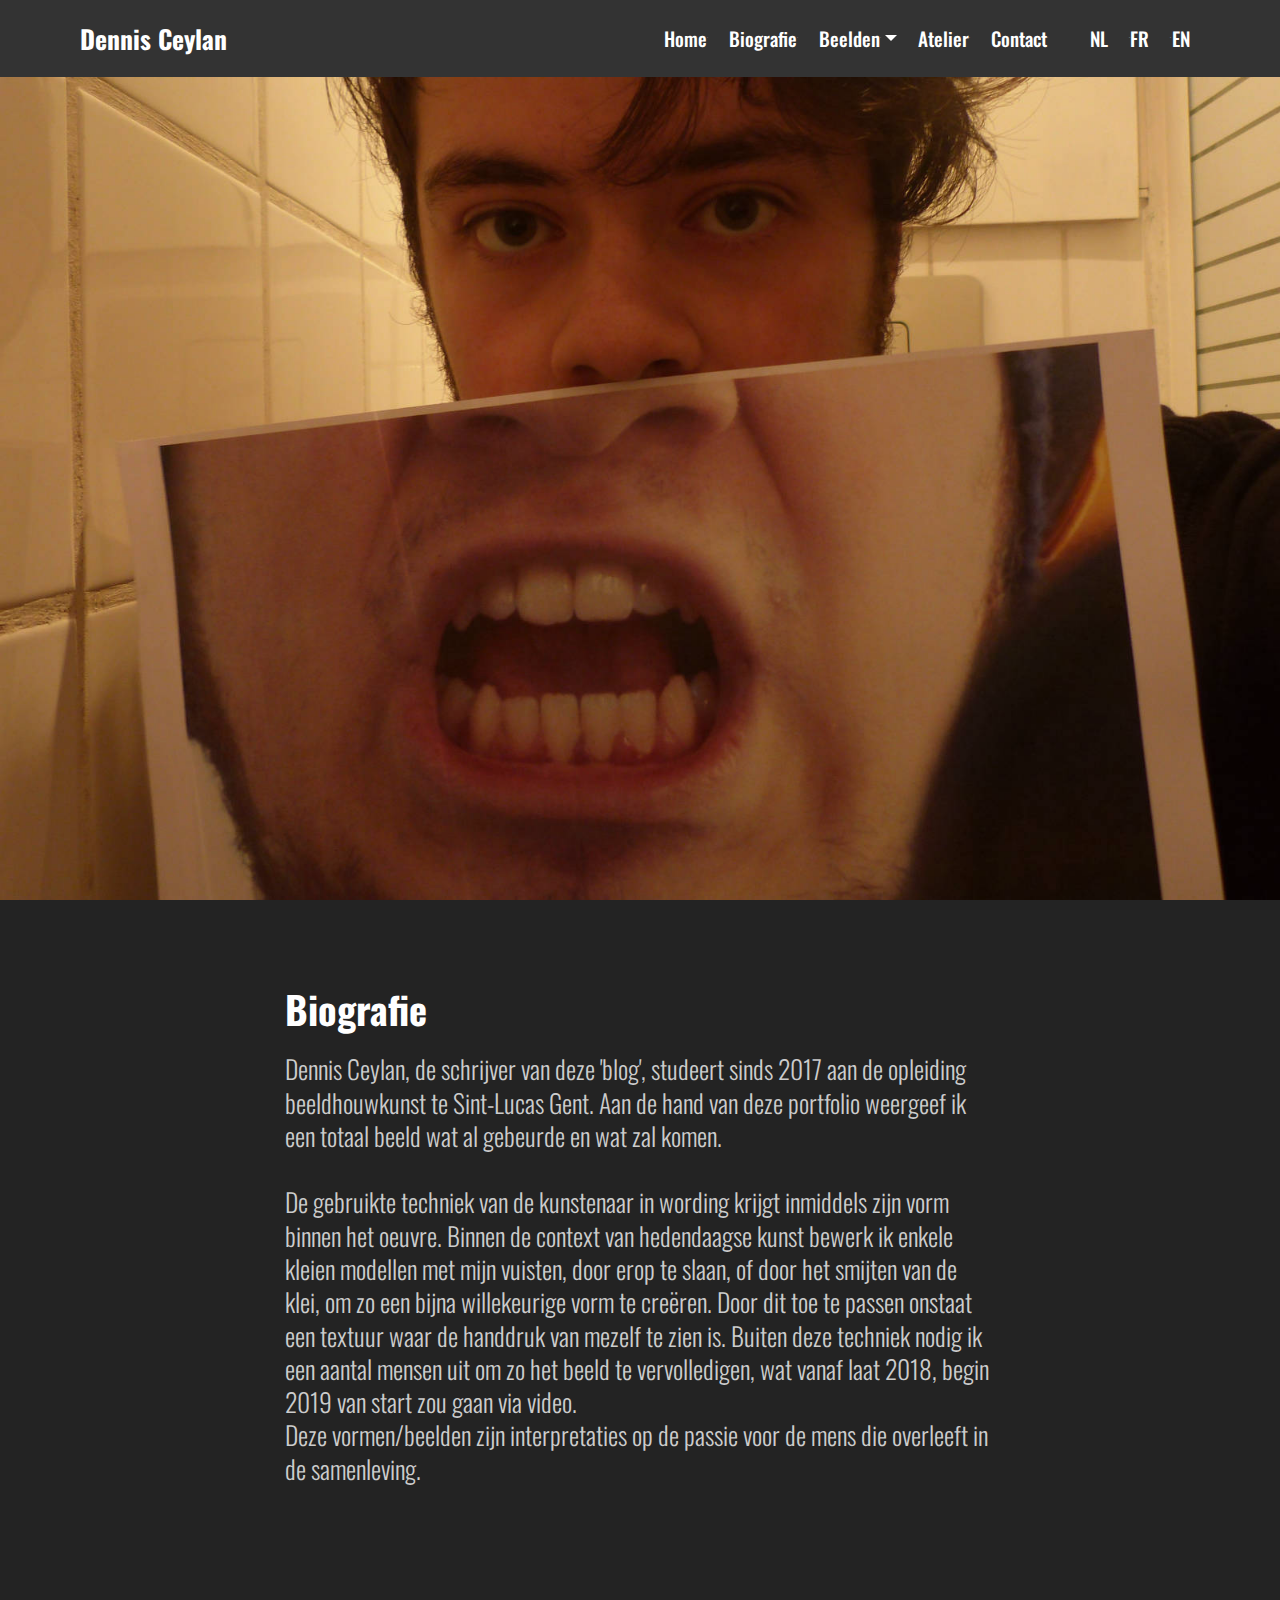
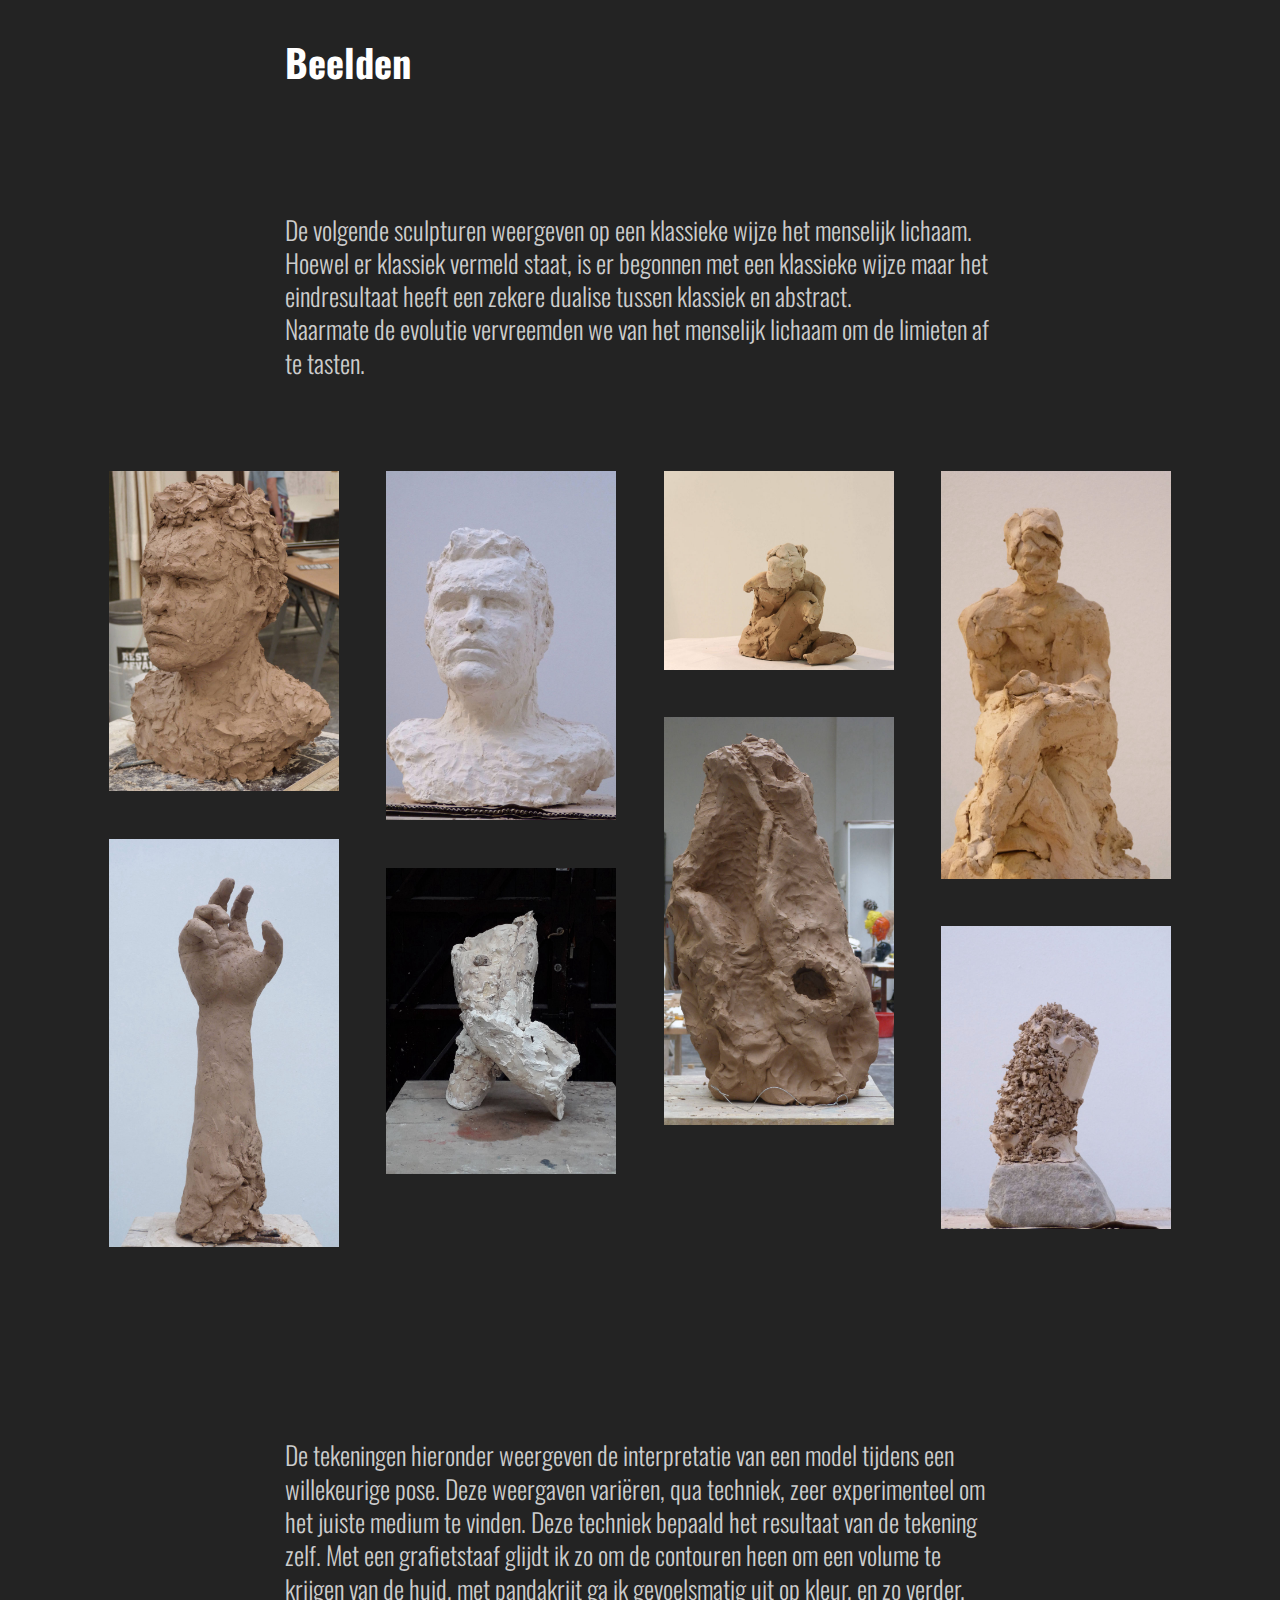
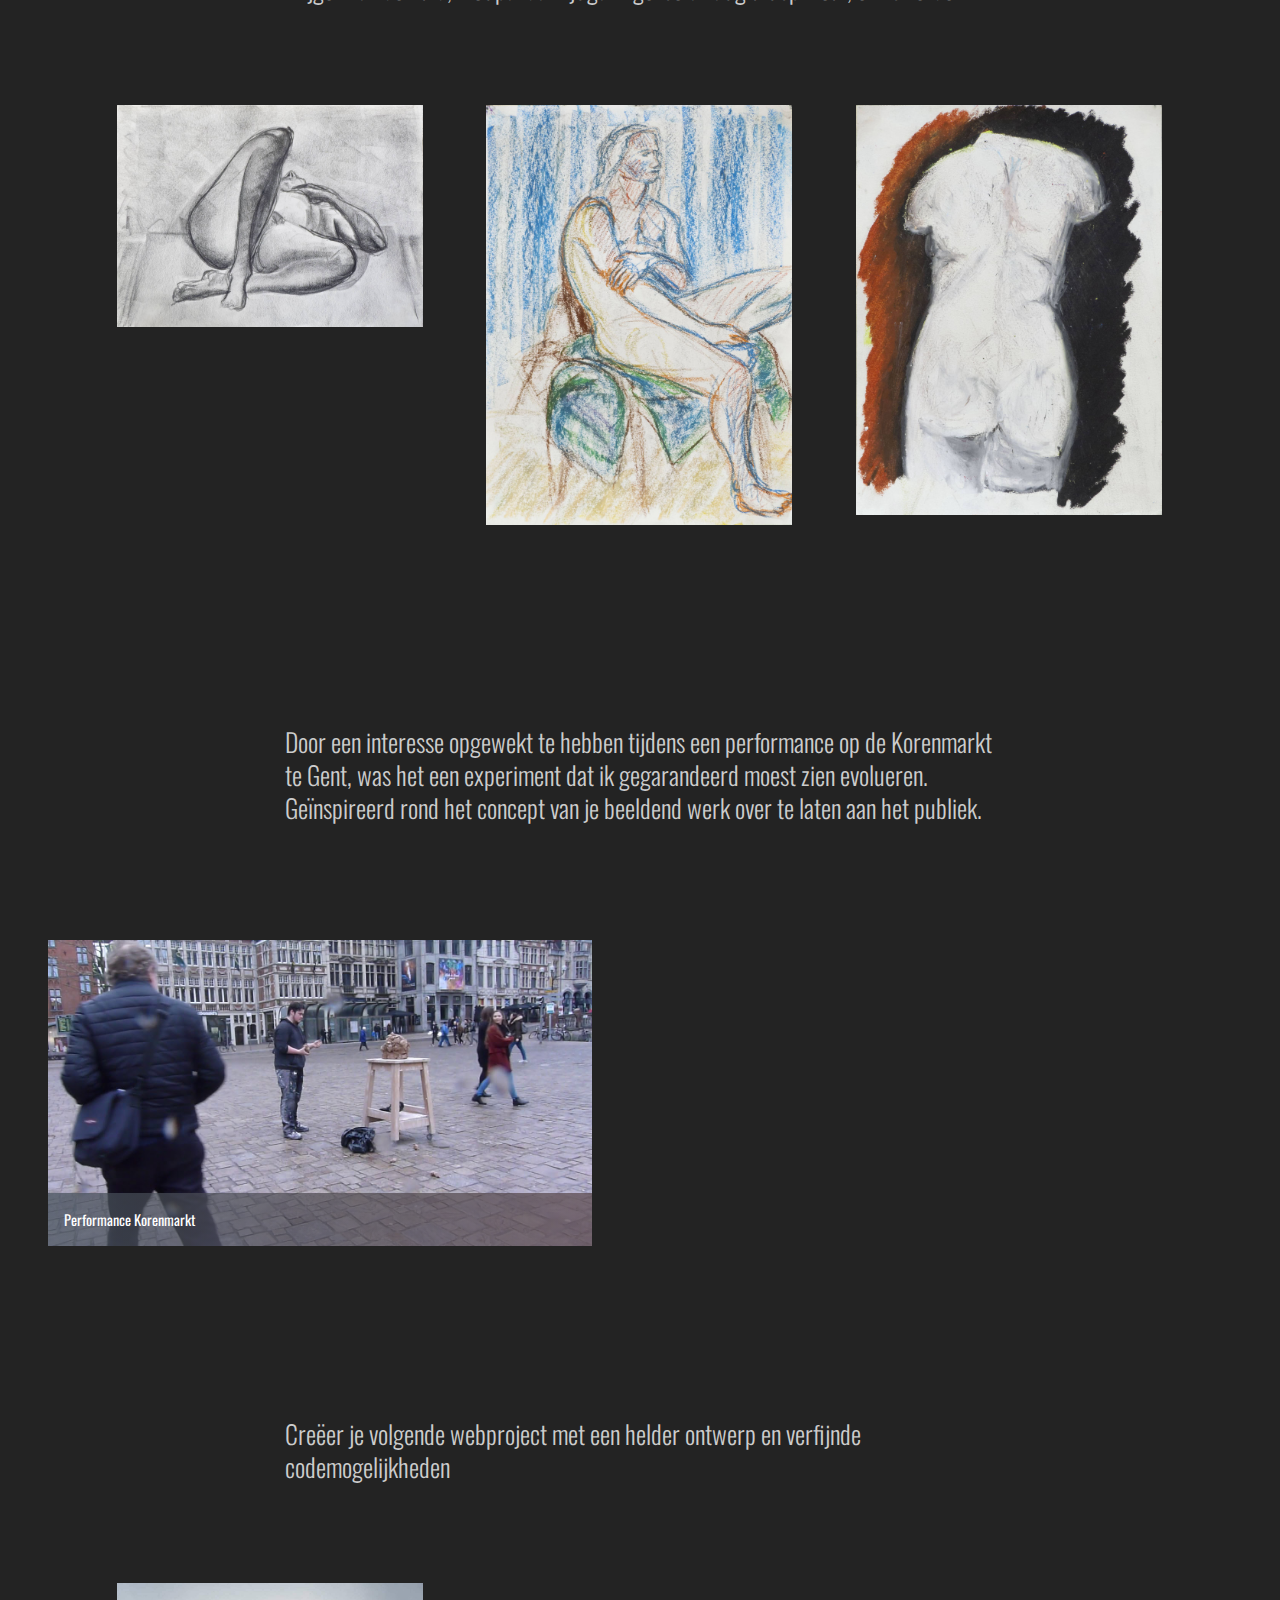
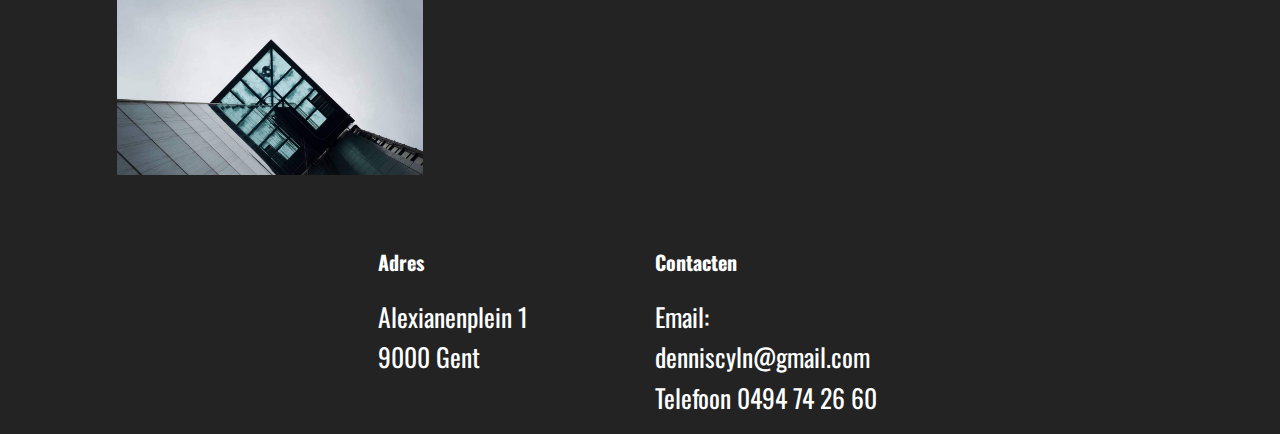
==== commit b4e3db99: "create github pages" ====
--- a/index.html
+++ b/index.html
@@ -6,7 +6,7 @@
   <meta http-equiv="X-UA-Compatible" content="IE=edge">
   <meta name="generator" content="Mobirise v4.8.6, mobirise.com">
   <meta name="viewport" content="width=device-width, initial-scale=1, minimum-scale=1">
-  <link rel="shortcut icon" href="assets/images/logo20.png" type="image/x-icon">
+  <link rel="shortcut icon" href="assets/images/logo21.png" type="image/x-icon">
   <meta name="description" content="">
   <title>Home</title>
   <link rel="stylesheet" href="assets/web/assets/mobirise-icons/mobirise-icons.css">
@@ -68,7 +68,7 @@
     </nav>
 </section>
 
-<section class="engine"><a href="https://mobirise.info/r">free bootstrap template</a></section><section class="header9 cid-r9kjDXo1Ew mbr-fullscreen mbr-parallax-background" id="header9-1">
+<section class="engine"><a href="https://mobirise.info">Mobirise</a></section><section class="header9 cid-r9kjDXo1Ew mbr-fullscreen mbr-parallax-background" id="header9-1">
 
     
 
